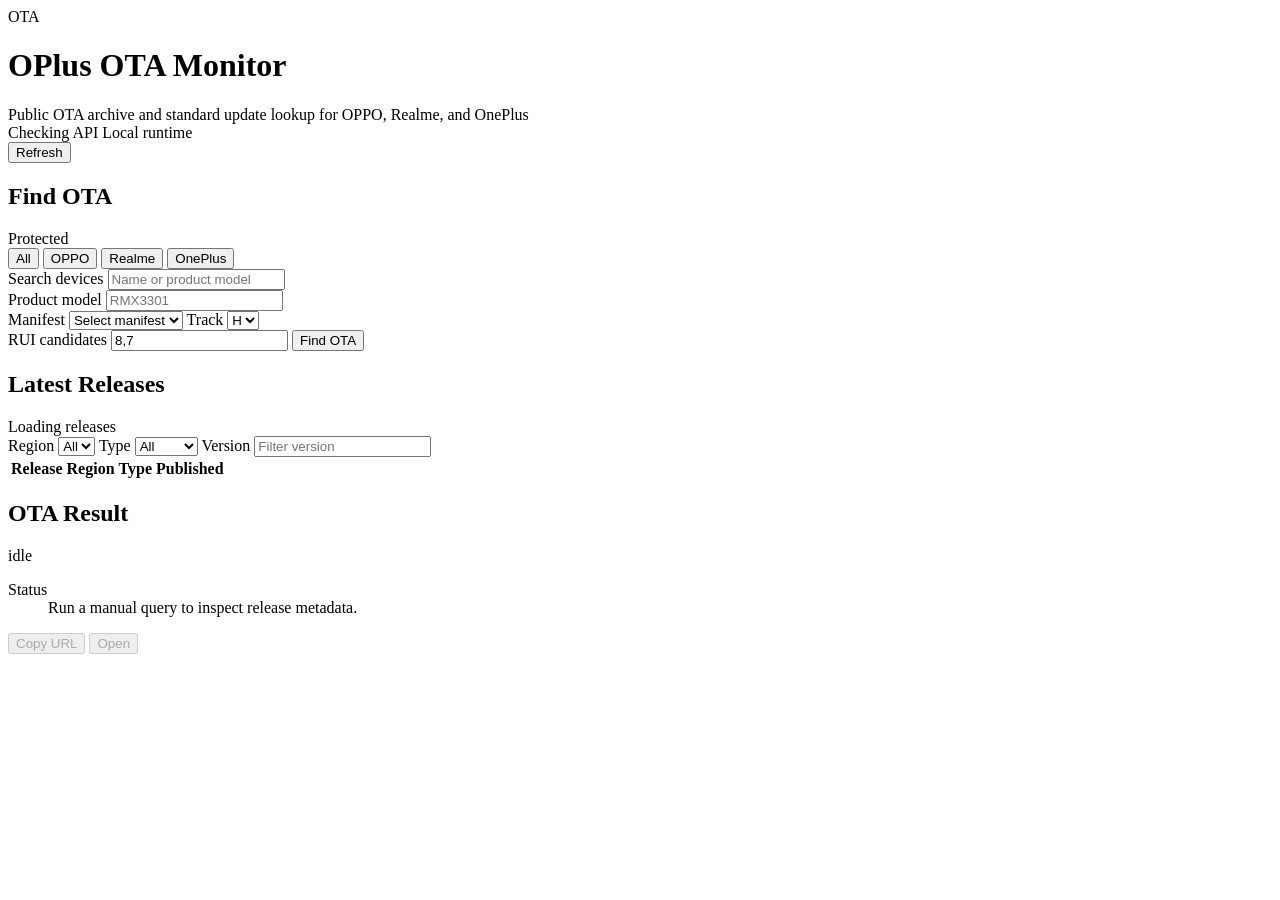
==== src/ota_backend/static/index.html @ 081089b0 "feat: prepare OPlus OTA public deployment Initial repository snapshot with FastAPI OTA UI, Supabase/" ====
<!doctype html>
<html lang="en">
  <head>
    <meta charset="utf-8" />
    <meta name="viewport" content="width=device-width, initial-scale=1" />
    <title>OPlus OTA Monitor</title>
    <link rel="icon" href="data:," />
    <link rel="stylesheet" href="/static/styles.css" />
  </head>
  <body>
    <div class="app-shell">
      <header class="topbar">
        <div class="brand-block">
          <div class="brand-mark" aria-hidden="true">OTA</div>
          <div>
            <h1>OPlus OTA Monitor</h1>
            <div class="subtitle">Public OTA archive and standard update lookup for OPPO, Realme, and OnePlus</div>
          </div>
        </div>
        <div class="status-strip" aria-label="Service status">
          <span class="status-pill" id="apiStatus"><span></span>Checking API</span>
          <span class="status-pill muted" id="runtimeStatus">Local runtime</span>
        </div>
        <div class="top-actions">
          <button class="icon-button" type="button" id="refreshButton" title="Refresh releases" aria-label="Refresh releases">Refresh</button>
        </div>
      </header>

      <main class="main-grid">
        <aside class="query-panel">
          <section class="section-block">
            <div class="section-head">
              <h2>Find OTA</h2>
              <span class="micro-chip">Protected</span>
            </div>

            <div class="segmented" role="group" aria-label="Brand filter">
              <button class="segment active" type="button" data-brand="">All</button>
              <button class="segment" type="button" data-brand="oppo">OPPO</button>
              <button class="segment" type="button" data-brand="realme">Realme</button>
              <button class="segment" type="button" data-brand="oneplus">OnePlus</button>
            </div>

            <label class="field">
              <span>Search devices</span>
              <input id="deviceSearch" type="search" autocomplete="off" placeholder="Name or product model" />
            </label>
            <div class="device-list" id="deviceList" aria-live="polite"></div>

            <form id="otaForm" novalidate>
              <label class="field">
                <span>Product model</span>
                <input id="productModel" name="product_model" type="text" autocomplete="off" placeholder="RMX3301" required />
              </label>

              <div class="two-col">
                <label class="field">
                  <span>Manifest</span>
                  <select id="manifestCode" name="manifest_code" required>
                    <option value="" selected disabled>Select manifest</option>
                    <option value="00">EX / 00</option>
                    <option value="A4">APC / A4</option>
                    <option value="A5">OCA / A5</option>
                    <option value="A6">MEA / A6</option>
                    <option value="A7">ROW / A7</option>
                    <option value="1A">TW / 1A</option>
                    <option value="1B">IN / 1B</option>
                    <option value="1E">AU / 1E</option>
                    <option value="2C">SG / 2C</option>
                    <option value="33">ID / 33</option>
                    <option value="37">RU / 37</option>
                    <option value="38">MY / 38</option>
                    <option value="39">TH / 39</option>
                    <option value="3B">JP / 3B</option>
                    <option value="3C">VN / 3C</option>
                    <option value="3E">PH / 3E</option>
                    <option value="44">EUEX / 44</option>
                    <option value="51">TR / 51</option>
                    <option value="75">EG / 75</option>
                    <option value="7B">MX / 7B</option>
                    <option value="82">HK / 82</option>
                    <option value="83">SA / 83</option>
                    <option value="8D">EU-NO / 8D</option>
                    <option value="97">CN / 97</option>
                    <option value="9A">LATAM / 9A</option>
                    <option value="9E">BR / 9E</option>
                  </select>
                </label>

                <label class="field">
                  <span>Track</span>
                  <select id="otaTrack" name="ota_track" required>
                    <option>A</option>
                    <option>C</option>
                    <option>F</option>
                    <option selected>H</option>
                  </select>
                </label>
              </div>

              <label class="field">
                <span>RUI candidates</span>
                <input id="ruiCandidates" name="rui_candidates" type="text" value="8,7" inputmode="numeric" />
              </label>

              <button class="primary-button" type="submit" id="findButton">Find OTA</button>
              <div class="challenge-panel" id="otaChallengePanel" hidden>
                <div id="otaChallenge"></div>
              </div>
            </form>
          </section>
        </aside>

        <section class="content-panel">
          <div class="toolbar">
            <div>
              <h2 id="releaseTitle">Latest Releases</h2>
              <div class="subtitle" id="releaseSummary">Loading releases</div>
            </div>
          </div>

          <div class="release-filters" aria-label="Release filters">
            <label class="field compact">
              <span>Region</span>
              <select id="releaseRegion">
                <option value="">All</option>
              </select>
            </label>
            <label class="field compact">
              <span>Type</span>
              <select id="releaseType">
                <option value="">All</option>
                <option value="official">Official</option>
                <option value="beta">Beta</option>
              </select>
            </label>
            <label class="field compact wide">
              <span>Version</span>
              <input id="releaseSearch" type="search" autocomplete="off" placeholder="Filter version" />
            </label>
          </div>

          <div class="alert" id="releaseError" hidden></div>
          <div class="release-table-wrap">
            <table class="release-table">
              <thead>
                <tr>
                  <th>Release</th>
                  <th>Region</th>
                  <th>Type</th>
                  <th>Published</th>
                  <th></th>
                </tr>
              </thead>
              <tbody id="releaseRows"></tbody>
            </table>
          </div>
        </section>

        <aside class="result-panel">
          <section class="section-block">
            <div class="section-head">
              <h2>OTA Result</h2>
              <span class="micro-chip" id="resultState">idle</span>
            </div>
            <div class="alert" id="otaError" hidden></div>
            <dl class="details-list" id="resultDetails">
              <dt>Status</dt>
              <dd>Run a manual query to inspect release metadata.</dd>
            </dl>
            <div class="button-row">
              <button class="primary-button small" type="button" id="copyResultButton" disabled>Copy URL</button>
              <button class="secondary-button small" type="button" id="openResultButton" disabled>Open</button>
            </div>
          </section>
          <section class="section-block resolver-panel" id="resolverPanel" hidden>
            <div class="section-head">
              <h2>Resolve Link</h2>
              <span class="micro-chip">Web</span>
            </div>
            <form id="resolverForm">
              <label class="field">
                <span>OTA URL</span>
                <textarea id="resolverUrl" rows="4" placeholder="https://..." required></textarea>
              </label>
              <button class="primary-button" type="submit" id="resolveButton">Resolve</button>
              <div class="challenge-panel" id="resolverChallengePanel" hidden>
                <div id="resolverChallenge"></div>
              </div>
            </form>
            <div class="alert" id="resolverError" hidden></div>
            <dl class="details-list" id="resolverDetails"></dl>
          </section>
        </aside>
      </main>

      <div class="toast" id="toast" role="status" aria-live="polite"></div>
    </div>

    <script src="/static/app.js"></script>
  </body>
</html>
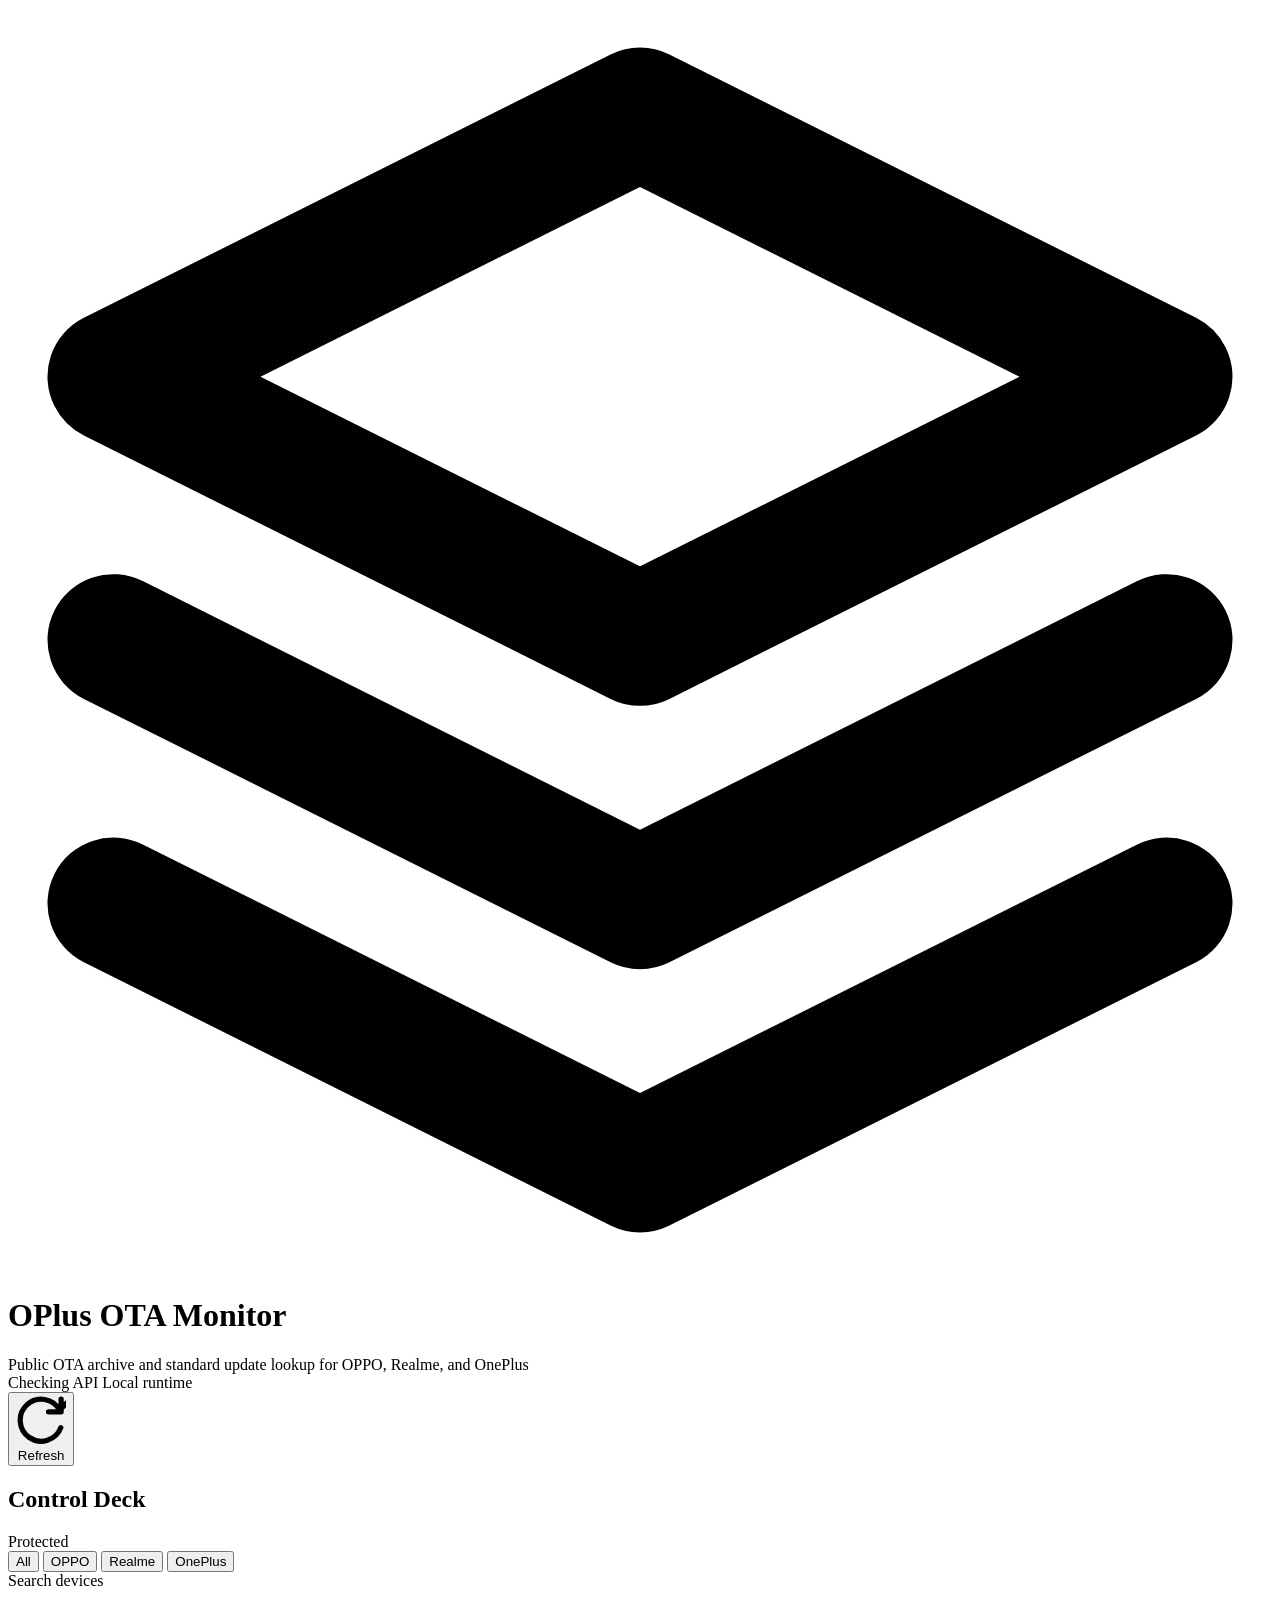
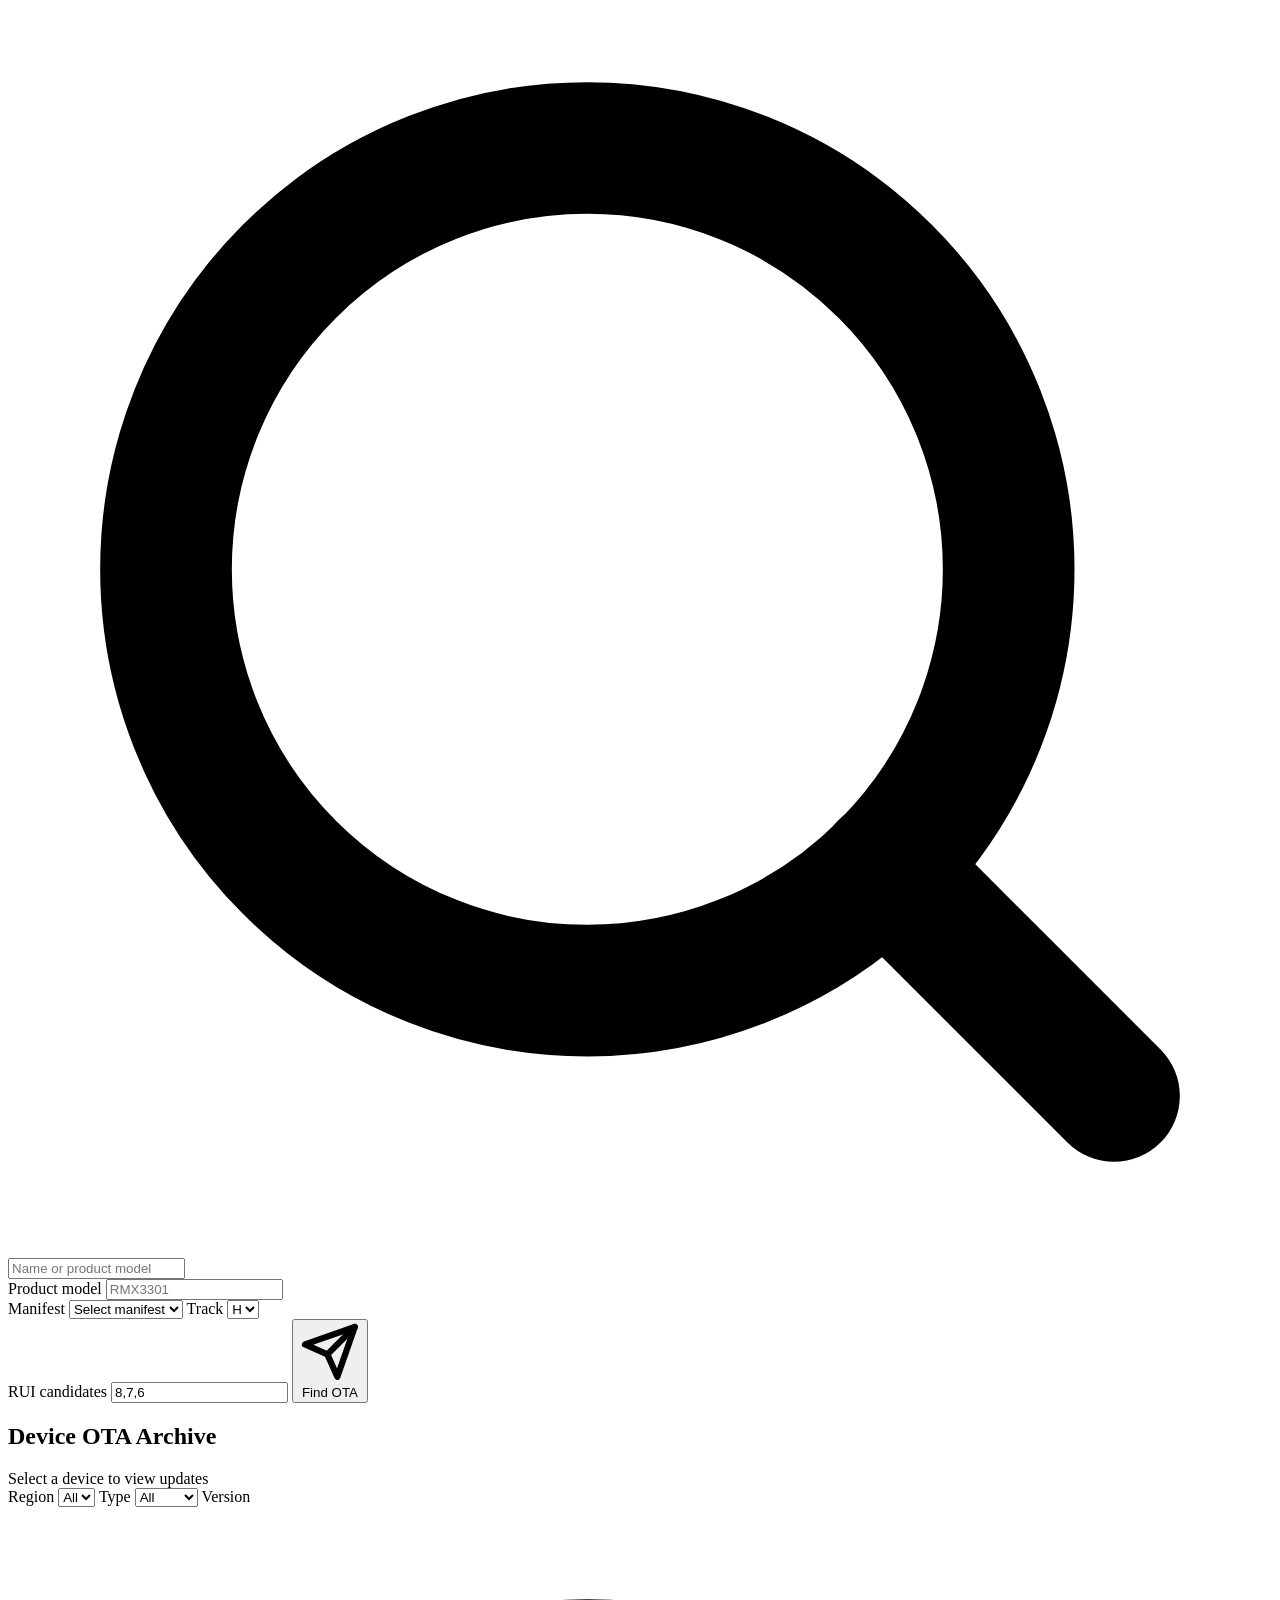
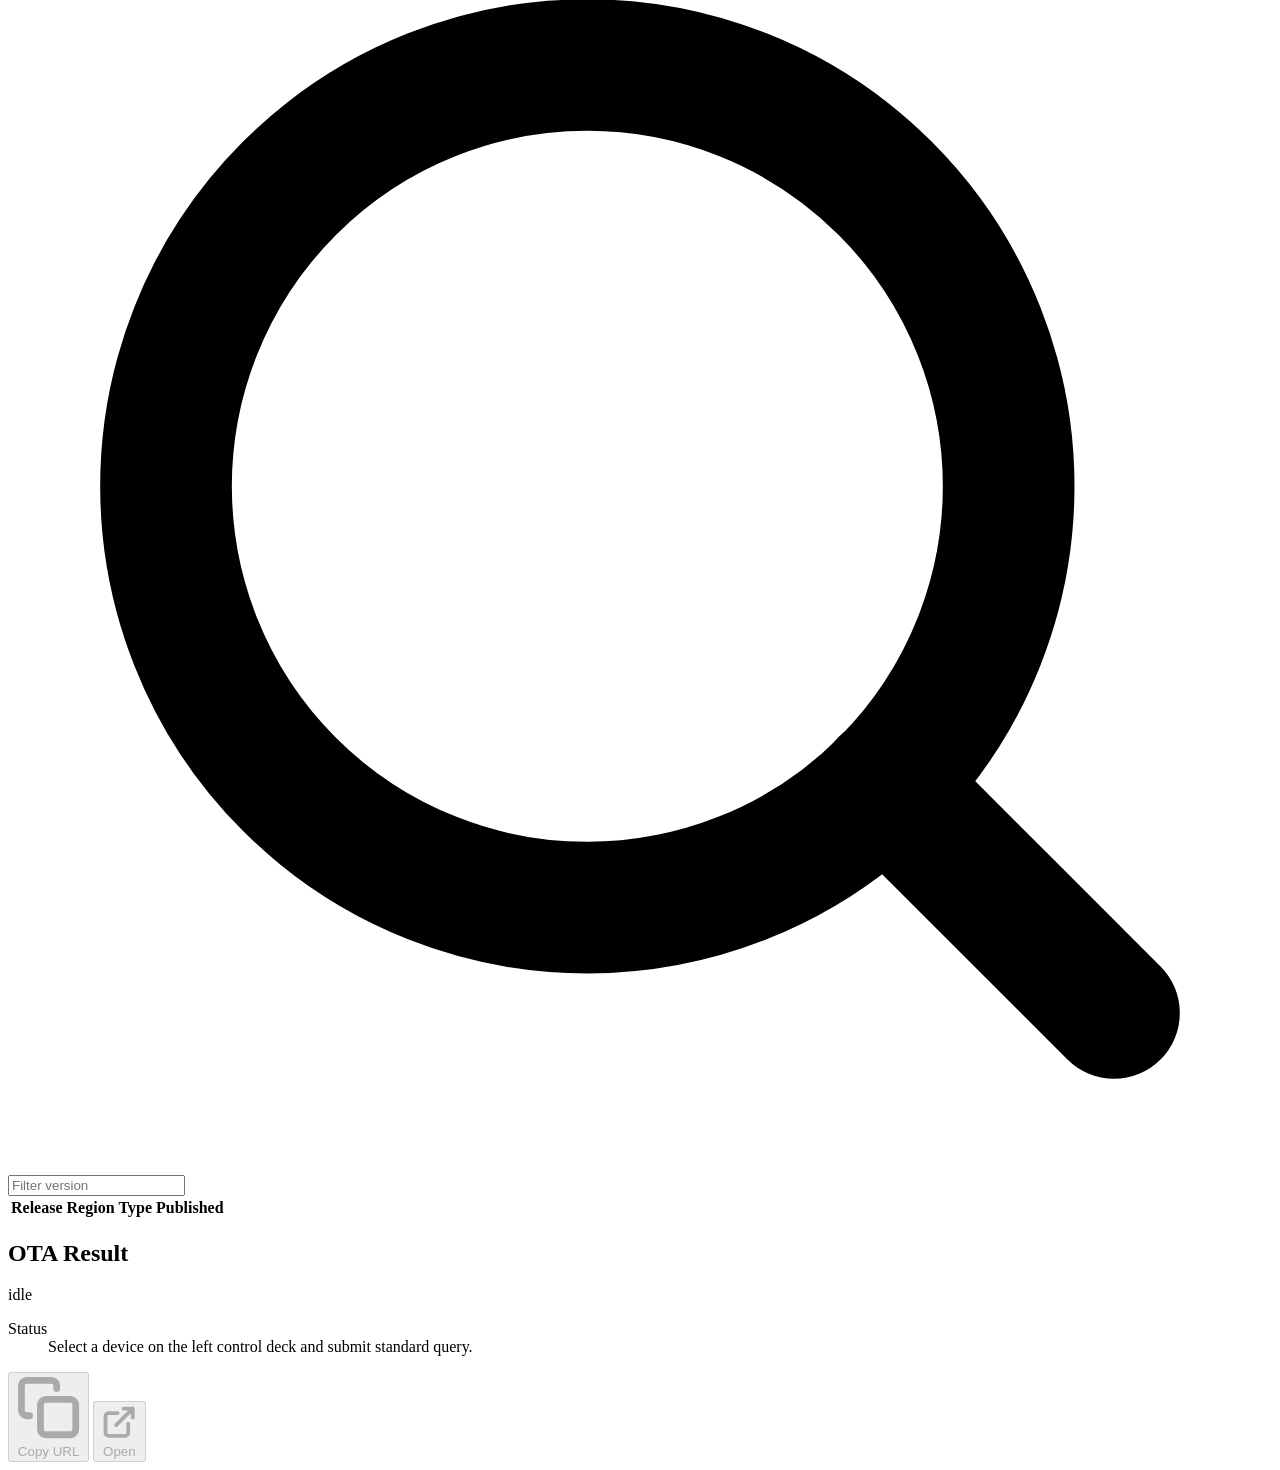
==== commit 3d023a2e: "fix(ota): include RUI 6 in default candidates CN non-display releases such as PMA110 are discovered " ====
--- a/src/ota_backend/static/index.html
+++ b/src/ota_backend/static/index.html
@@ -4,14 +4,32 @@
     <meta charset="utf-8" />
     <meta name="viewport" content="width=device-width, initial-scale=1" />
     <title>OPlus OTA Monitor</title>
-    <link rel="icon" href="data:," />
+    <link class="favicon" rel="icon" href="data:," />
+    <!-- Modern Tech Fonts -->
+    <link rel="preconnect" href="https://fonts.googleapis.com">
+    <link rel="preconnect" href="https://fonts.gstatic.com" crossorigin>
+    <link href="https://fonts.googleapis.com/css2?family=Plus+Jakarta+Sans:wght@300;400;500;600;700;800&family=Space+Grotesk:wght@400;500;600;700&display=swap" rel="stylesheet">
     <link rel="stylesheet" href="/static/styles.css" />
   </head>
   <body>
+    <!-- Premium background glowing elements -->
+    <div class="glowing-bg-elements" aria-hidden="true">
+      <div class="glow-circle glow-circle-1"></div>
+      <div class="glow-circle glow-circle-2"></div>
+      <div class="glow-circle glow-circle-3"></div>
+    </div>
+
     <div class="app-shell">
       <header class="topbar">
         <div class="brand-block">
-          <div class="brand-mark" aria-hidden="true">OTA</div>
+          <div class="brand-mark" aria-hidden="true">
+            <!-- Modern Tech SVG Logo -->
+            <svg class="brand-logo-svg" viewBox="0 0 24 24" fill="none" xmlns="http://www.w3.org/2000/svg">
+              <path d="M12 2L2 7L12 12L22 7L12 2Z" stroke="currentColor" stroke-width="2.5" stroke-linecap="round" stroke-linejoin="round"/>
+              <path d="M2 17L12 22L22 17" stroke="currentColor" stroke-width="2.5" stroke-linecap="round" stroke-linejoin="round"/>
+              <path d="M2 12L12 17L22 12" stroke="currentColor" stroke-width="2.5" stroke-linecap="round" stroke-linejoin="round"/>
+            </svg>
+          </div>
           <div>
             <h1>OPlus OTA Monitor</h1>
             <div class="subtitle">Public OTA archive and standard update lookup for OPPO, Realme, and OnePlus</div>
@@ -22,176 +40,224 @@
           <span class="status-pill muted" id="runtimeStatus">Local runtime</span>
         </div>
         <div class="top-actions">
-          <button class="icon-button" type="button" id="refreshButton" title="Refresh releases" aria-label="Refresh releases">Refresh</button>
+          <button class="icon-button" type="button" id="refreshButton" title="Refresh releases" aria-label="Refresh releases">
+            <svg viewBox="0 0 24 24" fill="none" stroke="currentColor" stroke-width="2.5" stroke-linecap="round" stroke-linejoin="round" class="btn-icon">
+              <path d="M21.5 2v6h-6M21.34 15.57a10 10 0 1 1-.57-8.38l5.67-5.67"/>
+            </svg>
+            <span>Refresh</span>
+          </button>
         </div>
       </header>
 
-      <main class="main-grid">
-        <aside class="query-panel">
-          <section class="section-block">
-            <div class="section-head">
-              <h2>Find OTA</h2>
-              <span class="micro-chip">Protected</span>
-            </div>
-
-            <div class="segmented" role="group" aria-label="Brand filter">
-              <button class="segment active" type="button" data-brand="">All</button>
-              <button class="segment" type="button" data-brand="oppo">OPPO</button>
-              <button class="segment" type="button" data-brand="realme">Realme</button>
-              <button class="segment" type="button" data-brand="oneplus">OnePlus</button>
-            </div>
-
+      <!-- Unified 2-Column Dashboard Box -->
+      <main class="dashboard-cabinet">
+        
+        <!-- LEFT COLUMN: Control Deck (Sidebar Controls) -->
+        <aside class="control-deck">
+          <div class="section-head">
+            <h2>Control Deck</h2>
+            <span class="micro-chip">Protected</span>
+          </div>
+
+          <div class="segmented" role="group" aria-label="Brand filter">
+            <button class="segment active" type="button" data-brand="">All</button>
+            <button class="segment" type="button" data-brand="oppo">OPPO</button>
+            <button class="segment" type="button" data-brand="realme">Realme</button>
+            <button class="segment" type="button" data-brand="oneplus">OnePlus</button>
+          </div>
+
+          <label class="field">
+            <span>Search devices</span>
+            <div class="search-input-wrapper">
+              <svg viewBox="0 0 24 24" fill="none" stroke="currentColor" stroke-width="2.5" stroke-linecap="round" stroke-linejoin="round" class="input-icon">
+                <circle cx="11" cy="11" r="8"/><line x1="21" y1="21" x2="16.65" y2="16.65"/>
+              </svg>
+              <input id="deviceSearch" type="search" autocomplete="off" placeholder="Name or product model" />
+            </div>
+          </label>
+          <div class="device-list" id="deviceList" aria-live="polite"></div>
+
+          <form id="otaForm" novalidate>
             <label class="field">
-              <span>Search devices</span>
-              <input id="deviceSearch" type="search" autocomplete="off" placeholder="Name or product model" />
+              <span>Product model</span>
+              <input id="productModel" name="product_model" type="text" autocomplete="off" placeholder="RMX3301" required />
             </label>
-            <div class="device-list" id="deviceList" aria-live="polite"></div>
-
-            <form id="otaForm" novalidate>
+
+            <div class="two-col">
               <label class="field">
-                <span>Product model</span>
-                <input id="productModel" name="product_model" type="text" autocomplete="off" placeholder="RMX3301" required />
-              </label>
-
-              <div class="two-col">
+                <span>Manifest</span>
+                <select id="manifestCode" name="manifest_code" required>
+                  <option value="" selected disabled>Select manifest</option>
+                  <option value="00">EX / 00</option>
+                  <option value="A4">APC / A4</option>
+                  <option value="A5">OCA / A5</option>
+                  <option value="A6">MEA / A6</option>
+                  <option value="A7">ROW / A7</option>
+                  <option value="1A">TW / 1A</option>
+                  <option value="1B">IN / 1B</option>
+                  <option value="1E">AU / 1E</option>
+                  <option value="2C">SG / 2C</option>
+                  <option value="33">ID / 33</option>
+                  <option value="37">RU / 37</option>
+                  <option value="38">MY / 38</option>
+                  <option value="39">TH / 39</option>
+                  <option value="3B">JP / 3B</option>
+                  <option value="3C">VN / 3C</option>
+                  <option value="3E">PH / 3E</option>
+                  <option value="44">EUEX / 44</option>
+                  <option value="51">TR / 51</option>
+                  <option value="75">EG / 75</option>
+                  <option value="7B">MX / 7B</option>
+                  <option value="82">HK / 82</option>
+                  <option value="83">SA / 83</option>
+                  <option value="8D">EU-NO / 8D</option>
+                  <option value="97">CN / 97</option>
+                  <option value="9A">LATAM / 9A</option>
+                  <option value="9E">BR / 9E</option>
+                </select>
+              </label>
+
+              <label class="field">
+                <span>Track</span>
+                <select id="otaTrack" name="ota_track" required>
+                  <option>A</option>
+                  <option>C</option>
+                  <option>F</option>
+                  <option selected>H</option>
+                </select>
+              </label>
+            </div>
+
+            <label class="field">
+              <span>RUI candidates</span>
+              <input id="ruiCandidates" name="rui_candidates" type="text" value="8,7,6" inputmode="numeric" />
+            </label>
+
+            <button class="primary-button" type="submit" id="findButton">
+              <svg viewBox="0 0 24 24" fill="none" stroke="currentColor" stroke-width="2.5" stroke-linecap="round" stroke-linejoin="round" class="btn-icon">
+                <line x1="22" y1="2" x2="11" y2="13"/><polygon points="22 2 15 22 11 13 2 9 22 2"/>
+              </svg>
+              <span>Find OTA</span>
+            </button>
+            <div class="challenge-panel" id="otaChallengePanel" hidden>
+              <div id="otaChallenge"></div>
+            </div>
+          </form>
+        </aside>
+
+        <!-- RIGHT COLUMN: Display Deck (Information and Output Display Panels) -->
+        <section class="display-deck">
+          
+          <!-- TOP: Device OTA Archive Compartment -->
+          <div class="display-panel releases-panel">
+            <div class="toolbar">
+              <div>
+                <h2 id="releaseTitle">Device OTA Archive</h2>
+                <div class="subtitle" id="releaseSummary">Select a device to view updates</div>
+              </div>
+            </div>
+
+            <div class="release-filters" aria-label="Release filters">
+              <label class="field compact">
+                <span>Region</span>
+                <select id="releaseRegion">
+                  <option value="">All</option>
+                </select>
+              </label>
+              <label class="field compact">
+                <span>Type</span>
+                <select id="releaseType">
+                  <option value="">All</option>
+                  <option value="official">Official</option>
+                  <option value="beta">Beta</option>
+                </select>
+              </label>
+              <label class="field compact wide">
+                <span>Version</span>
+                <div class="search-input-wrapper">
+                  <svg viewBox="0 0 24 24" fill="none" stroke="currentColor" stroke-width="2.5" stroke-linecap="round" stroke-linejoin="round" class="input-icon">
+                    <circle cx="11" cy="11" r="8"/><line x1="21" y1="21" x2="16.65" y2="16.65"/>
+                  </svg>
+                  <input id="releaseSearch" type="search" autocomplete="off" placeholder="Filter version" />
+                </div>
+              </label>
+            </div>
+
+            <div class="alert" id="releaseError" hidden></div>
+            <div class="release-table-wrap">
+              <table class="release-table">
+                <thead>
+                  <tr>
+                    <th>Release</th>
+                    <th>Region</th>
+                    <th>Type</th>
+                    <th>Published</th>
+                    <th></th>
+                  </tr>
+                </thead>
+                <tbody id="releaseRows"></tbody>
+              </table>
+            </div>
+          </div>
+
+          <!-- BOTTOM: Query Results & Link Resolver Deck -->
+          <div class="display-panel results-deck">
+            
+            <!-- OTA Result details -->
+            <div class="results-card ota-result-card">
+              <div class="section-head">
+                <h2>OTA Result</h2>
+                <span class="micro-chip" id="resultState">idle</span>
+              </div>
+              <div class="alert" id="otaError" hidden></div>
+              <dl class="details-list" id="resultDetails">
+                <dt>Status</dt>
+                <dd>Select a device on the left control deck and submit standard query.</dd>
+              </dl>
+              <div class="button-row">
+                <button class="primary-button small" type="button" id="copyResultButton" disabled>
+                  <svg viewBox="0 0 24 24" fill="none" stroke="currentColor" stroke-width="2.5" stroke-linecap="round" stroke-linejoin="round" class="btn-icon">
+                    <rect x="9" y="9" width="13" height="13" rx="2" ry="2"/><path d="M5 15H4a2 2 0 0 1-2-2V4a2 2 0 0 1 2-2h9a2 2 0 0 1 2 2v1"/>
+                  </svg>
+                  <span>Copy URL</span>
+                </button>
+                <button class="secondary-button small" type="button" id="openResultButton" disabled>
+                  <svg viewBox="0 0 24 24" fill="none" stroke="currentColor" stroke-width="2.5" stroke-linecap="round" stroke-linejoin="round" class="btn-icon">
+                    <path d="M18 13v6a2 2 0 0 1-2 2H5a2 2 0 0 1-2-2V8a2 2 0 0 1 2-2h6M15 3h6v6M10 14L21 3"/>
+                  </svg>
+                  <span>Open</span>
+                </button>
+              </div>
+            </div>
+
+            <!-- Link Resolver details -->
+            <div class="results-card resolver-card" id="resolverPanel" hidden>
+              <div class="section-head">
+                <h2>Resolve Link</h2>
+                <span class="micro-chip">Web</span>
+              </div>
+              <form id="resolverForm">
                 <label class="field">
-                  <span>Manifest</span>
-                  <select id="manifestCode" name="manifest_code" required>
-                    <option value="" selected disabled>Select manifest</option>
-                    <option value="00">EX / 00</option>
-                    <option value="A4">APC / A4</option>
-                    <option value="A5">OCA / A5</option>
-                    <option value="A6">MEA / A6</option>
-                    <option value="A7">ROW / A7</option>
-                    <option value="1A">TW / 1A</option>
-                    <option value="1B">IN / 1B</option>
-                    <option value="1E">AU / 1E</option>
-                    <option value="2C">SG / 2C</option>
-                    <option value="33">ID / 33</option>
-                    <option value="37">RU / 37</option>
-                    <option value="38">MY / 38</option>
-                    <option value="39">TH / 39</option>
-                    <option value="3B">JP / 3B</option>
-                    <option value="3C">VN / 3C</option>
-                    <option value="3E">PH / 3E</option>
-                    <option value="44">EUEX / 44</option>
-                    <option value="51">TR / 51</option>
-                    <option value="75">EG / 75</option>
-                    <option value="7B">MX / 7B</option>
-                    <option value="82">HK / 82</option>
-                    <option value="83">SA / 83</option>
-                    <option value="8D">EU-NO / 8D</option>
-                    <option value="97">CN / 97</option>
-                    <option value="9A">LATAM / 9A</option>
-                    <option value="9E">BR / 9E</option>
-                  </select>
+                  <span>OTA URL</span>
+                  <textarea id="resolverUrl" rows="2" placeholder="https://..." required></textarea>
                 </label>
-
-                <label class="field">
-                  <span>Track</span>
-                  <select id="otaTrack" name="ota_track" required>
-                    <option>A</option>
-                    <option>C</option>
-                    <option>F</option>
-                    <option selected>H</option>
-                  </select>
-                </label>
-              </div>
-
-              <label class="field">
-                <span>RUI candidates</span>
-                <input id="ruiCandidates" name="rui_candidates" type="text" value="8,7" inputmode="numeric" />
-              </label>
-
-              <button class="primary-button" type="submit" id="findButton">Find OTA</button>
-              <div class="challenge-panel" id="otaChallengePanel" hidden>
-                <div id="otaChallenge"></div>
-              </div>
-            </form>
-          </section>
-        </aside>
-
-        <section class="content-panel">
-          <div class="toolbar">
-            <div>
-              <h2 id="releaseTitle">Latest Releases</h2>
-              <div class="subtitle" id="releaseSummary">Loading releases</div>
-            </div>
-          </div>
-
-          <div class="release-filters" aria-label="Release filters">
-            <label class="field compact">
-              <span>Region</span>
-              <select id="releaseRegion">
-                <option value="">All</option>
-              </select>
-            </label>
-            <label class="field compact">
-              <span>Type</span>
-              <select id="releaseType">
-                <option value="">All</option>
-                <option value="official">Official</option>
-                <option value="beta">Beta</option>
-              </select>
-            </label>
-            <label class="field compact wide">
-              <span>Version</span>
-              <input id="releaseSearch" type="search" autocomplete="off" placeholder="Filter version" />
-            </label>
-          </div>
-
-          <div class="alert" id="releaseError" hidden></div>
-          <div class="release-table-wrap">
-            <table class="release-table">
-              <thead>
-                <tr>
-                  <th>Release</th>
-                  <th>Region</th>
-                  <th>Type</th>
-                  <th>Published</th>
-                  <th></th>
-                </tr>
-              </thead>
-              <tbody id="releaseRows"></tbody>
-            </table>
+                <button class="primary-button" type="submit" id="resolveButton">
+                  <svg viewBox="0 0 24 24" fill="none" stroke="currentColor" stroke-width="2.5" stroke-linecap="round" stroke-linejoin="round" class="btn-icon">
+                    <path d="M10 13a5 5 0 0 0 7.54.54l3-3a5 5 0 0 0-7.07-7.07l-1.72 1.71"/><path d="M14 11a5 5 0 0 0-7.54-.54l-3 3a5 5 0 0 0 7.07 7.07l1.71-1.71"/>
+                  </svg>
+                  <span>Resolve</span>
+                </button>
+                <div class="challenge-panel" id="resolverChallengePanel" hidden>
+                  <div id="resolverChallenge"></div>
+                </div>
+              </form>
+              <div class="alert" id="resolverError" hidden></div>
+              <dl class="details-list" id="resolverDetails"></dl>
+            </div>
+            
           </div>
         </section>
 
-        <aside class="result-panel">
-          <section class="section-block">
-            <div class="section-head">
-              <h2>OTA Result</h2>
-              <span class="micro-chip" id="resultState">idle</span>
-            </div>
-            <div class="alert" id="otaError" hidden></div>
-            <dl class="details-list" id="resultDetails">
-              <dt>Status</dt>
-              <dd>Run a manual query to inspect release metadata.</dd>
-            </dl>
-            <div class="button-row">
-              <button class="primary-button small" type="button" id="copyResultButton" disabled>Copy URL</button>
-              <button class="secondary-button small" type="button" id="openResultButton" disabled>Open</button>
-            </div>
-          </section>
-          <section class="section-block resolver-panel" id="resolverPanel" hidden>
-            <div class="section-head">
-              <h2>Resolve Link</h2>
-              <span class="micro-chip">Web</span>
-            </div>
-            <form id="resolverForm">
-              <label class="field">
-                <span>OTA URL</span>
-                <textarea id="resolverUrl" rows="4" placeholder="https://..." required></textarea>
-              </label>
-              <button class="primary-button" type="submit" id="resolveButton">Resolve</button>
-              <div class="challenge-panel" id="resolverChallengePanel" hidden>
-                <div id="resolverChallenge"></div>
-              </div>
-            </form>
-            <div class="alert" id="resolverError" hidden></div>
-            <dl class="details-list" id="resolverDetails"></dl>
-          </section>
-        </aside>
       </main>
 
       <div class="toast" id="toast" role="status" aria-live="polite"></div>
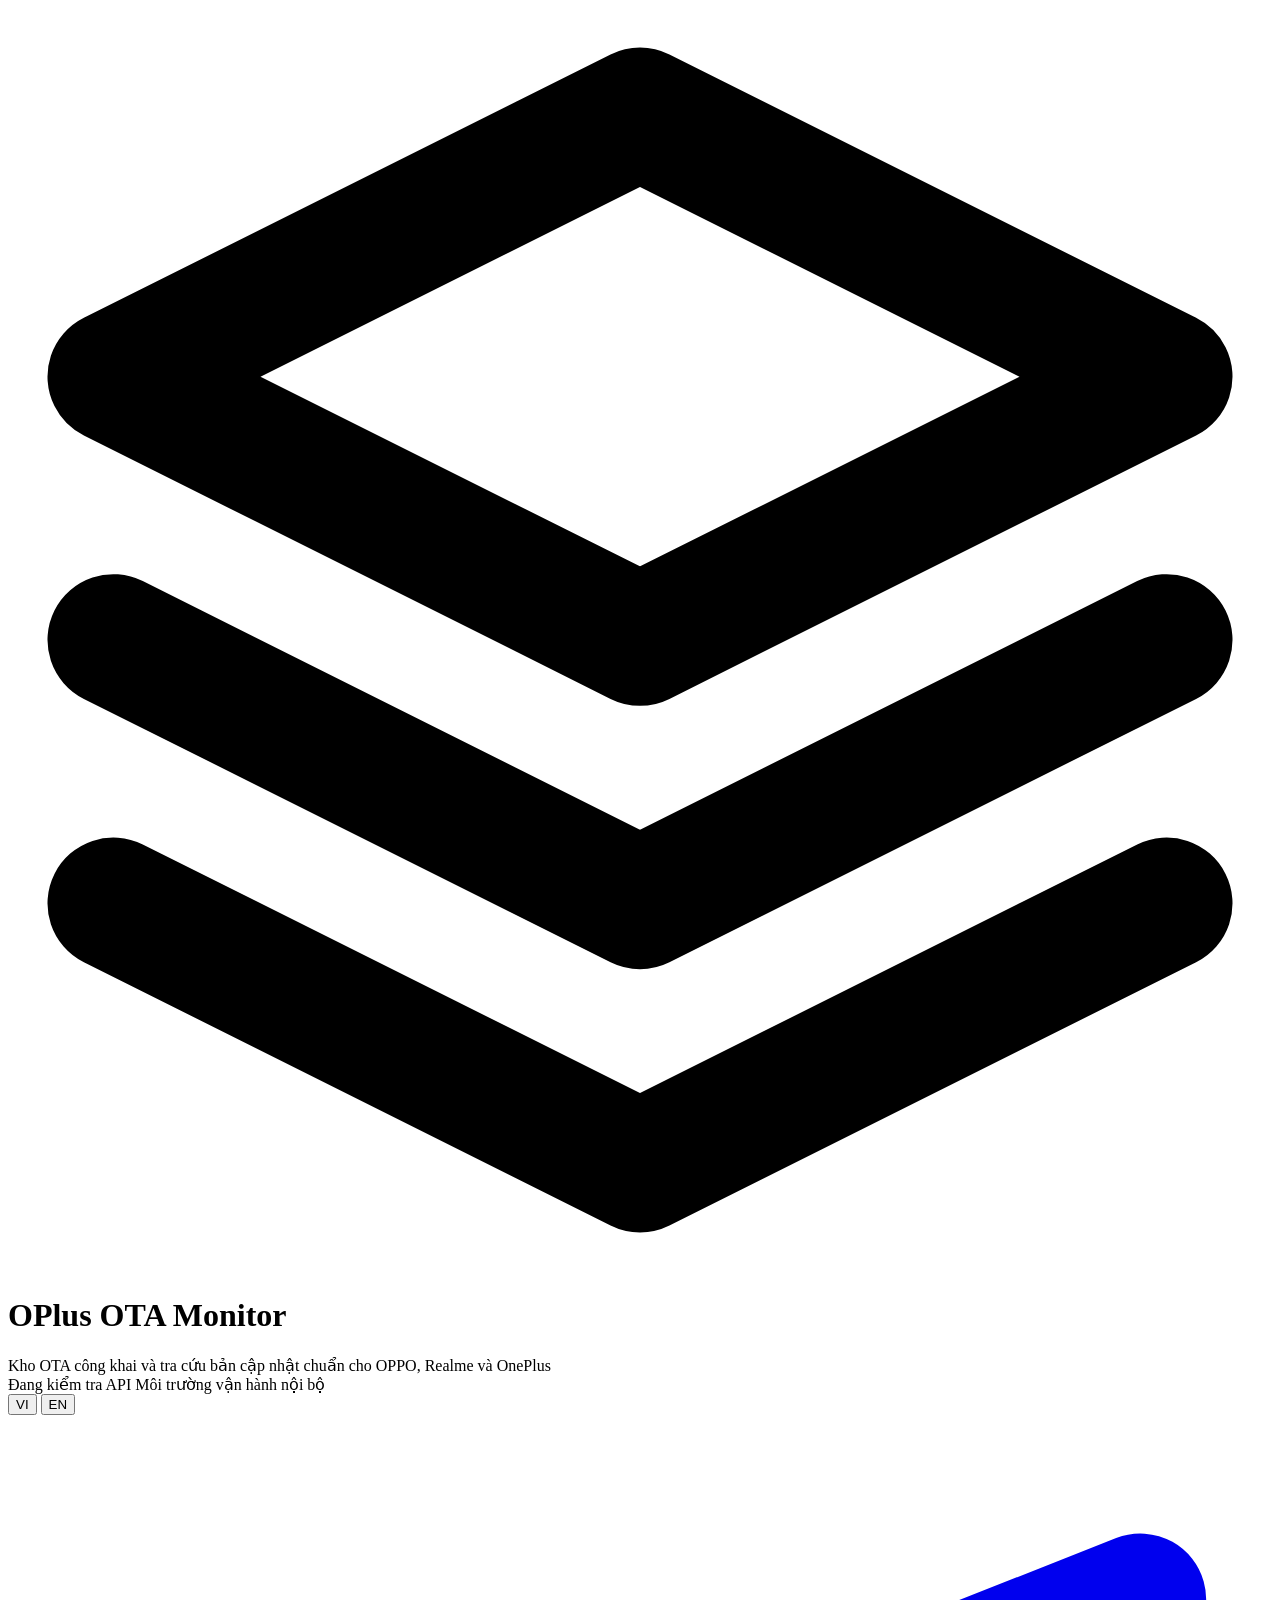
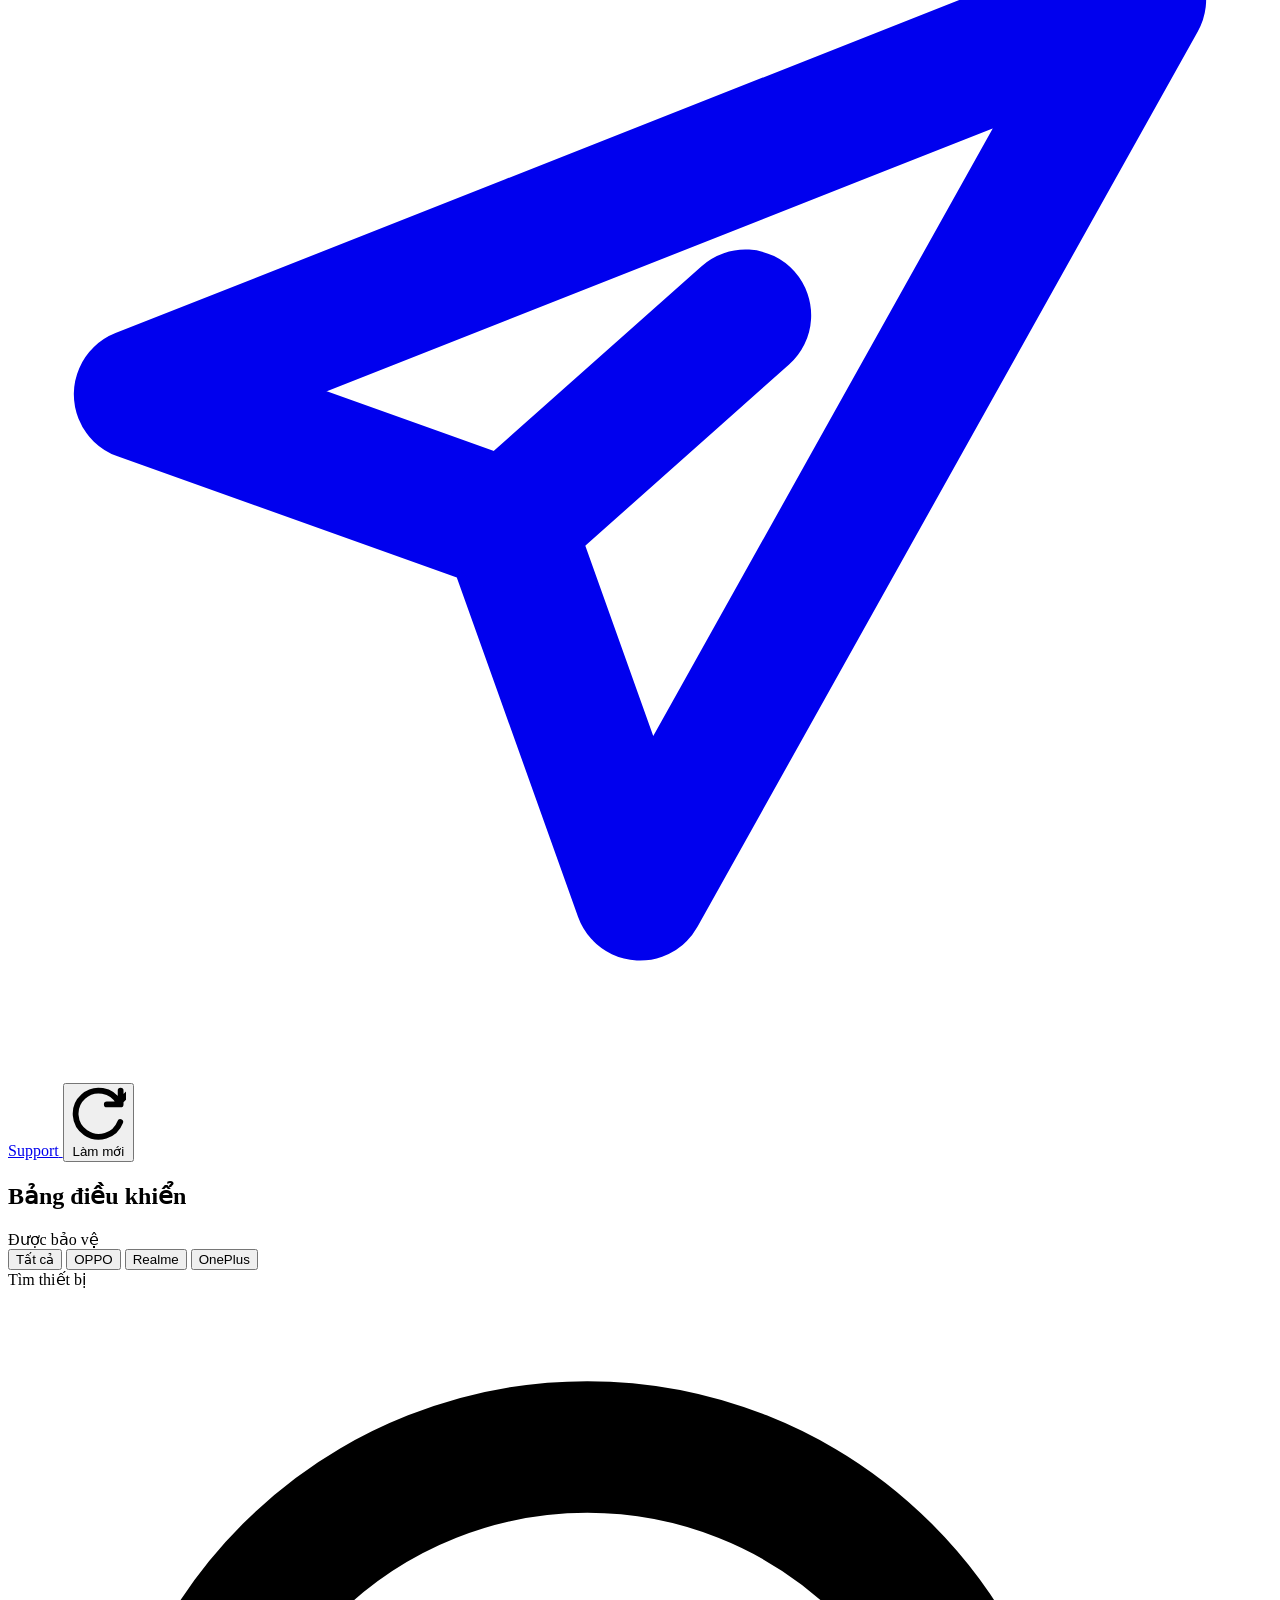
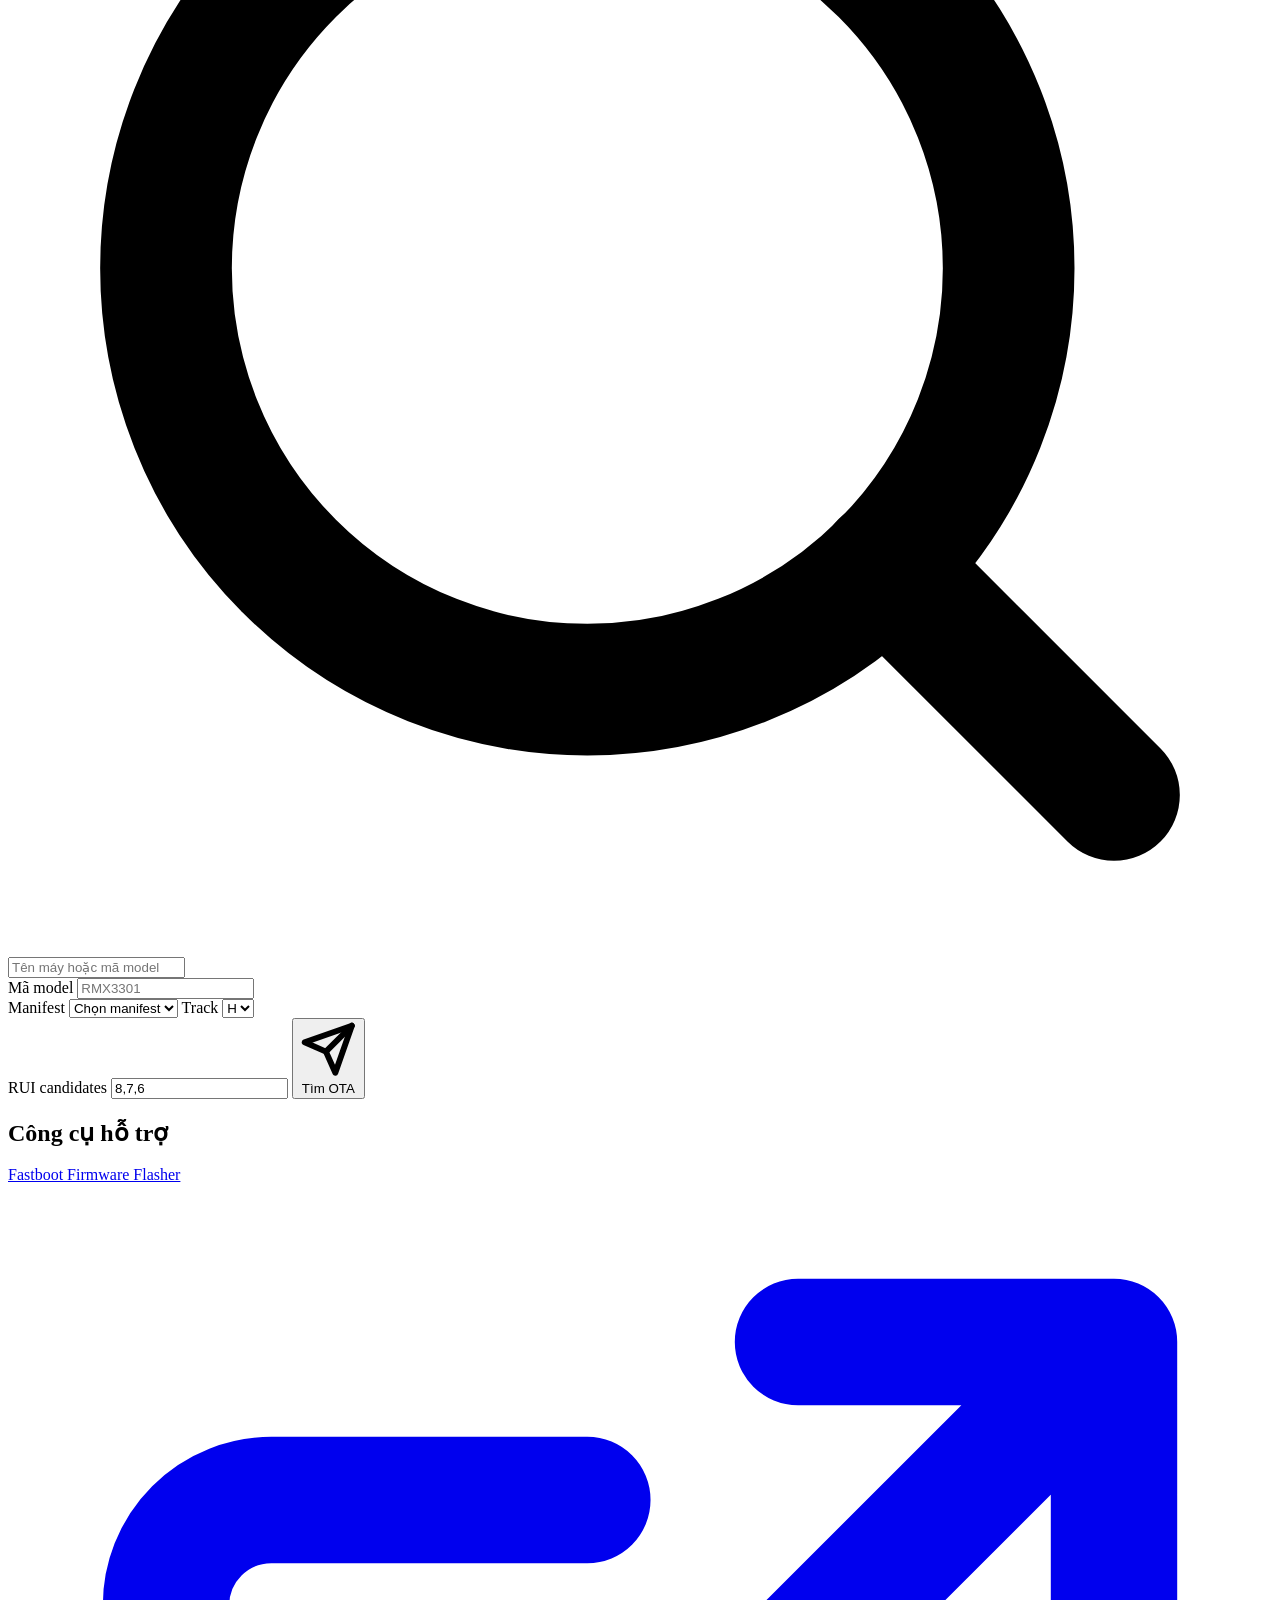
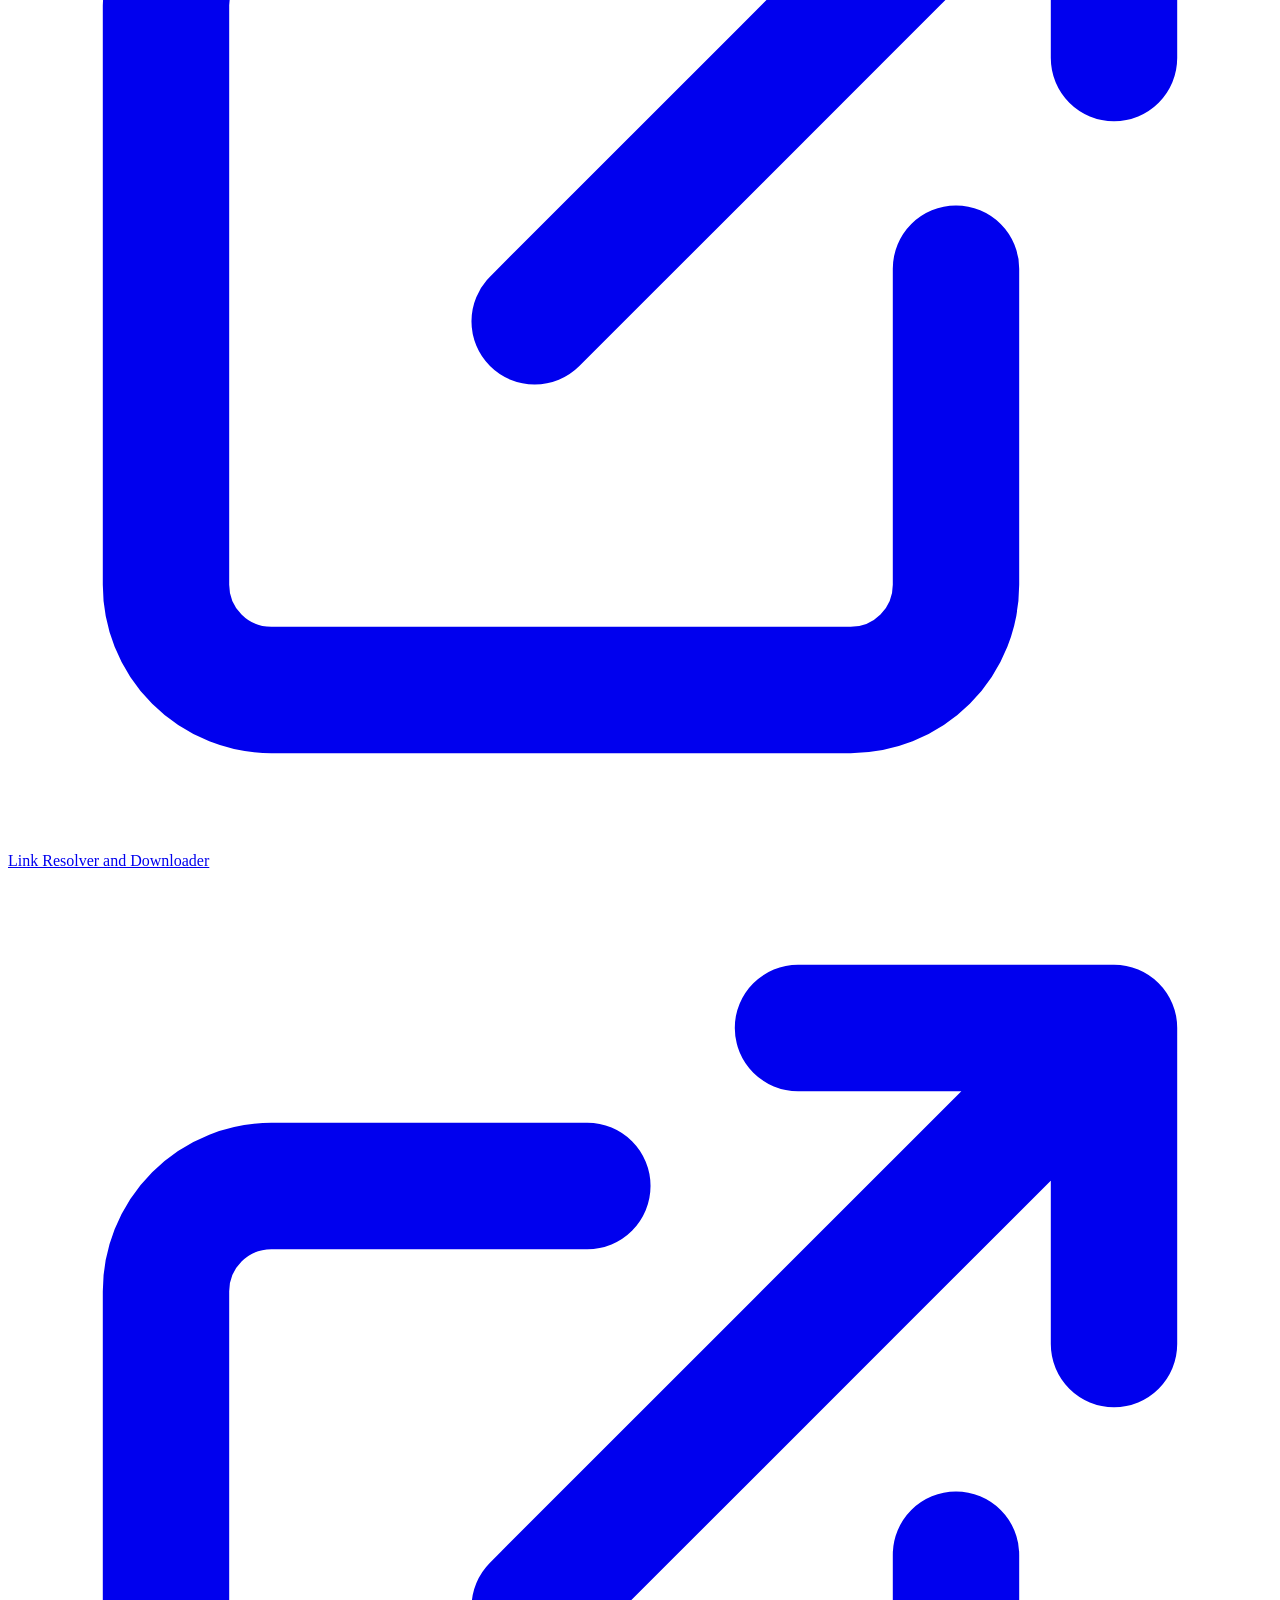
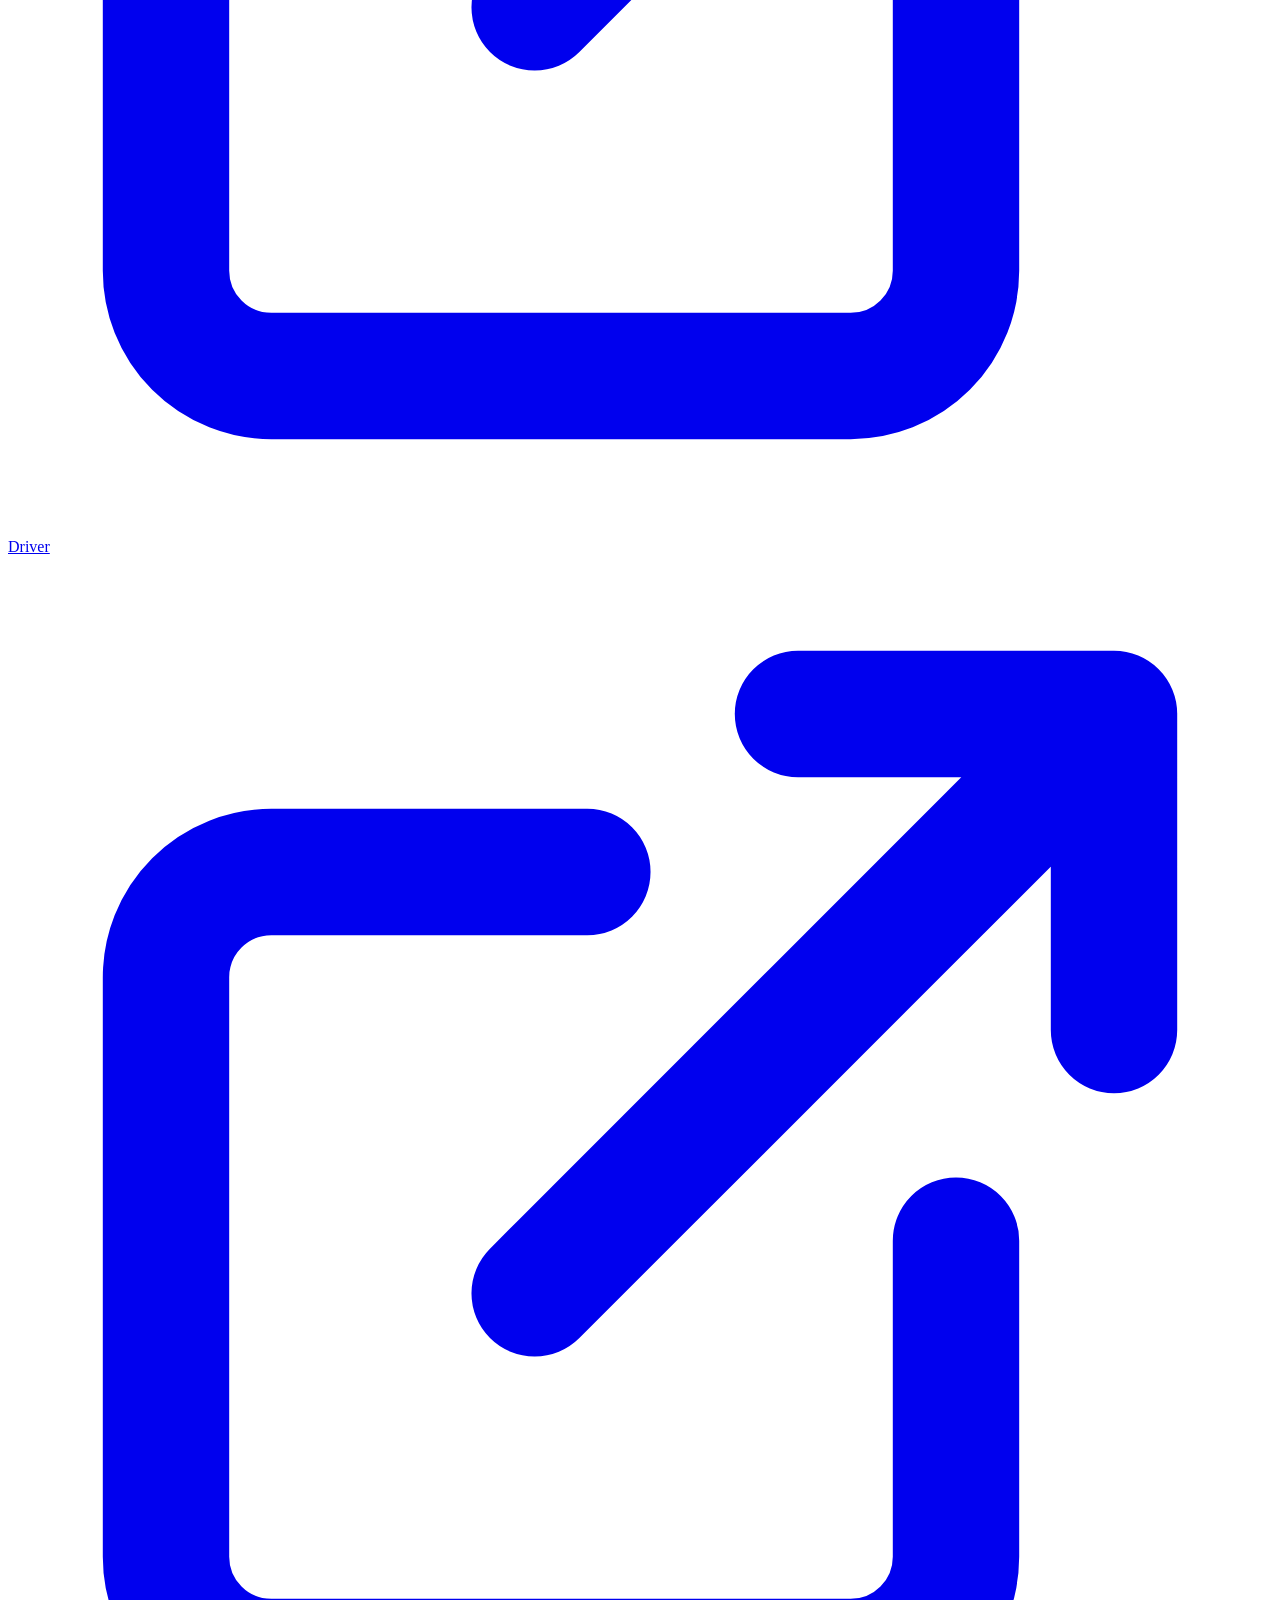
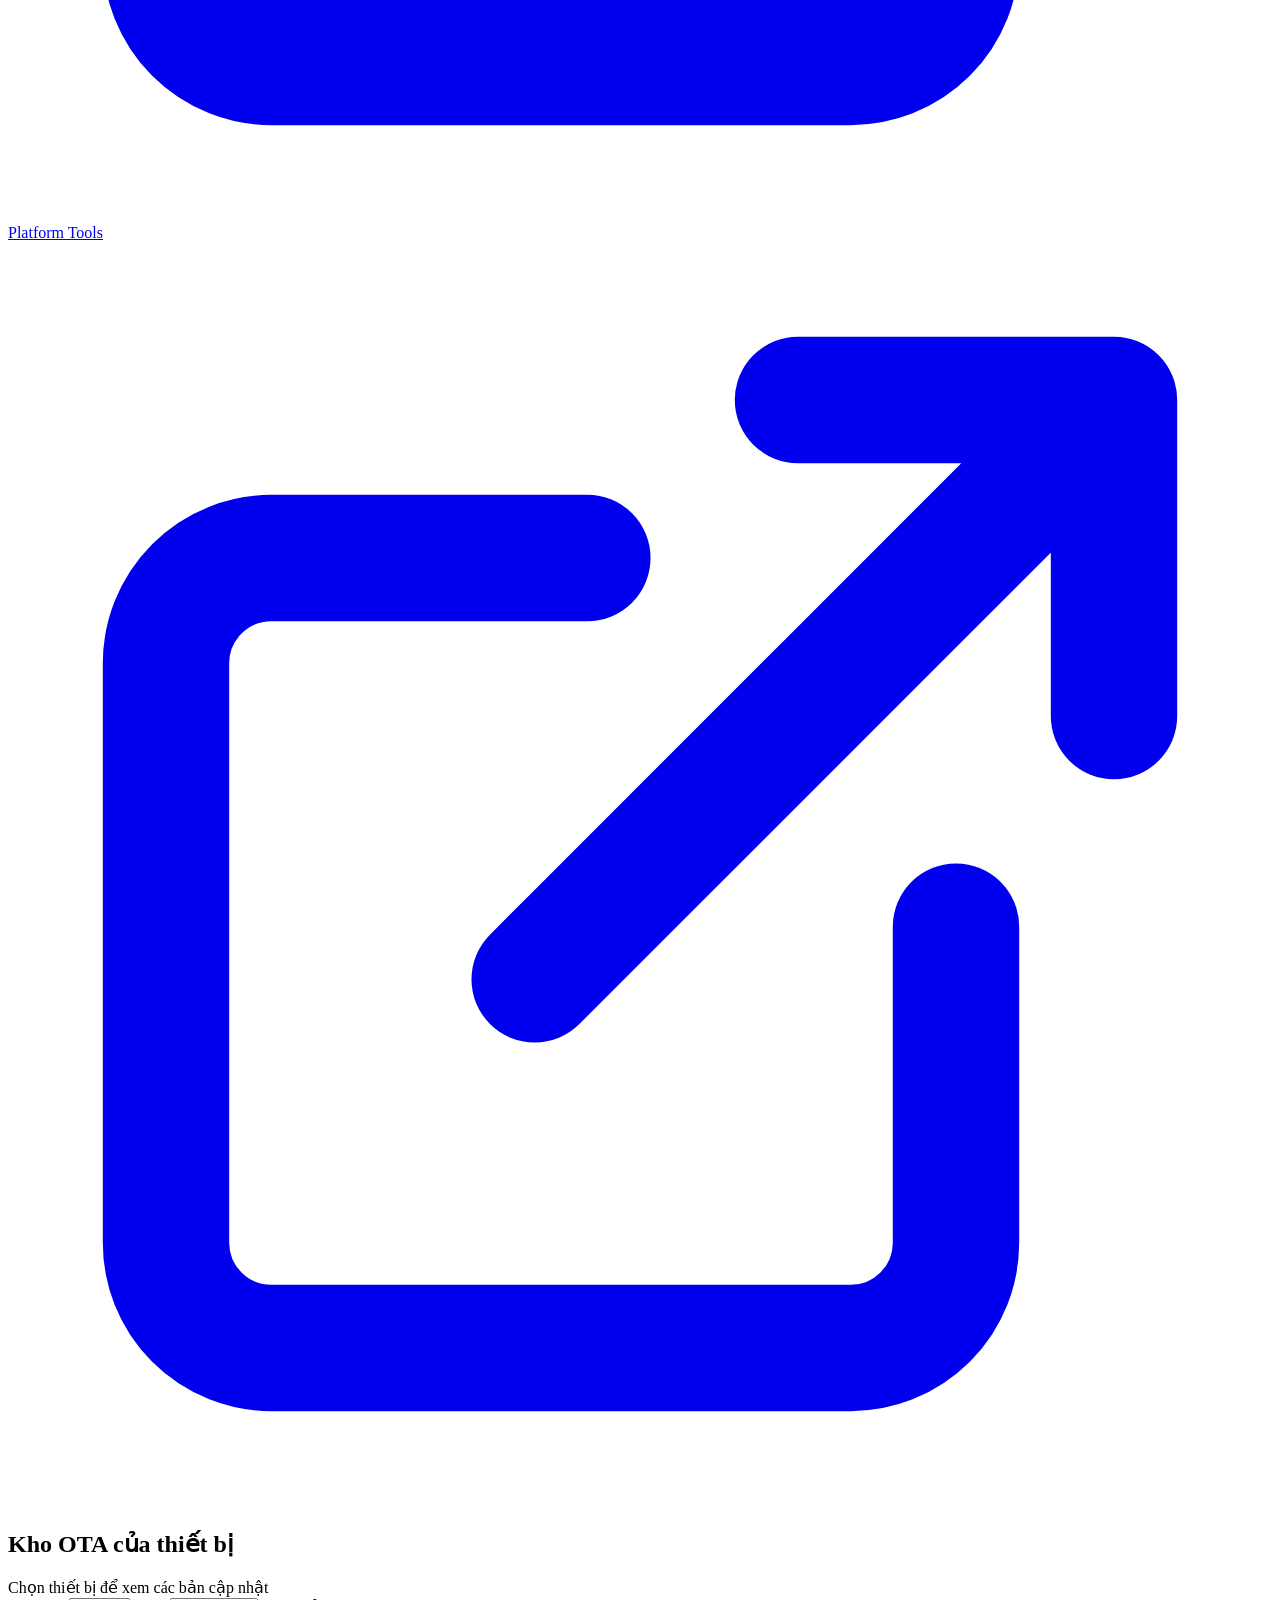
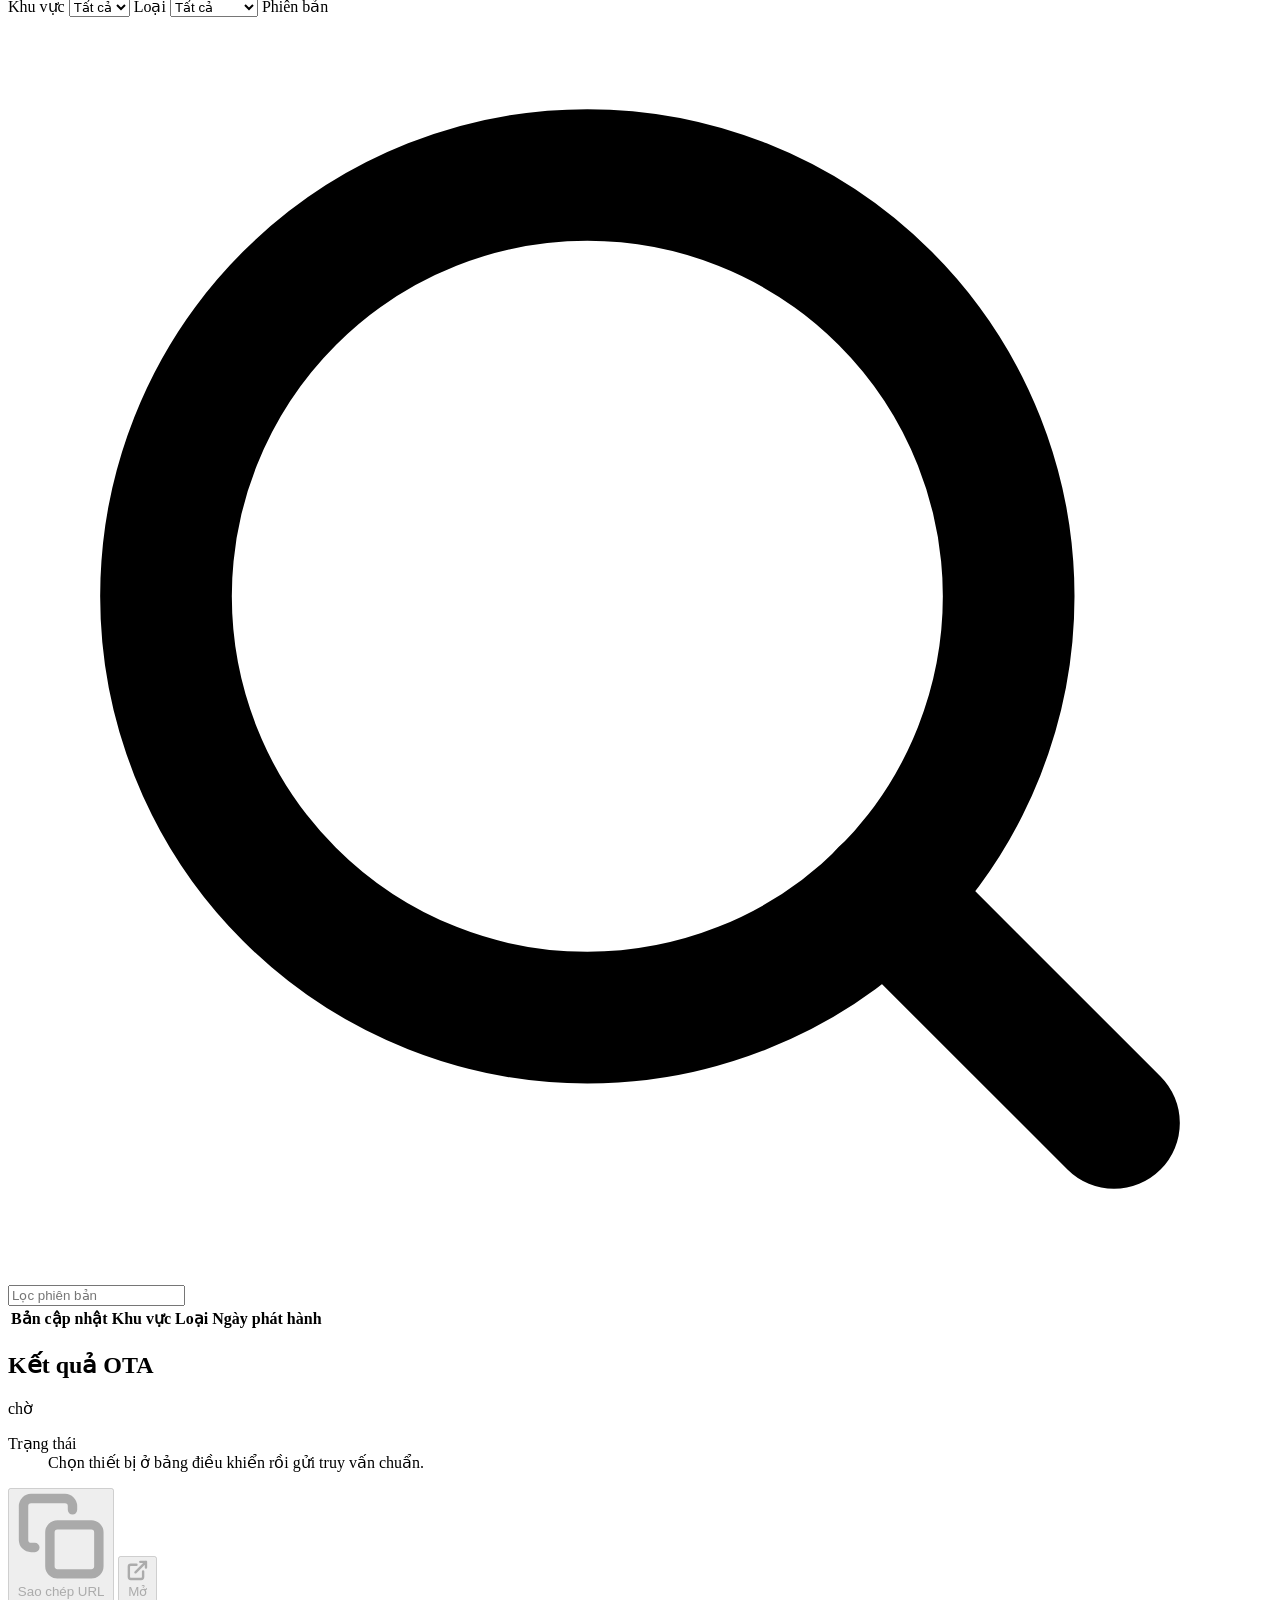
==== commit f58e98bc: "Polish OTA web UI and resolver tools" ====
--- a/src/ota_backend/static/index.html
+++ b/src/ota_backend/static/index.html
@@ -1,5 +1,5 @@
 <!doctype html>
-<html lang="en">
+<html lang="vi">
   <head>
     <meta charset="utf-8" />
     <meta name="viewport" content="width=device-width, initial-scale=1" />
@@ -9,7 +9,7 @@
     <link rel="preconnect" href="https://fonts.googleapis.com">
     <link rel="preconnect" href="https://fonts.gstatic.com" crossorigin>
     <link href="https://fonts.googleapis.com/css2?family=Plus+Jakarta+Sans:wght@300;400;500;600;700;800&family=Space+Grotesk:wght@400;500;600;700&display=swap" rel="stylesheet">
-    <link rel="stylesheet" href="/static/styles.css" />
+    <link rel="stylesheet" href="/static/styles.css?v=ui-review-polish" />
   </head>
   <body>
     <!-- Premium background glowing elements -->
@@ -31,20 +31,31 @@
             </svg>
           </div>
           <div>
-            <h1>OPlus OTA Monitor</h1>
-            <div class="subtitle">Public OTA archive and standard update lookup for OPPO, Realme, and OnePlus</div>
+            <h1 data-i18n="page.title">OPlus OTA Monitor</h1>
+            <div class="subtitle" data-i18n="page.subtitle">Kho OTA công khai và tra cứu bản cập nhật chuẩn cho OPPO, Realme và OnePlus</div>
           </div>
         </div>
-        <div class="status-strip" aria-label="Service status">
-          <span class="status-pill" id="apiStatus"><span></span>Checking API</span>
-          <span class="status-pill muted" id="runtimeStatus">Local runtime</span>
+        <div class="status-strip" aria-label="Trạng thái dịch vụ" data-i18n-aria-label="status.ariaLabel">
+          <span class="status-pill" id="apiStatus"><span></span><span data-i18n="status.checkingApi">Đang kiểm tra API</span></span>
+          <span class="status-pill muted" id="runtimeStatus" data-i18n="runtime.localOperator">Môi trường vận hành nội bộ</span>
         </div>
         <div class="top-actions">
-          <button class="icon-button" type="button" id="refreshButton" title="Refresh releases" aria-label="Refresh releases">
+          <div class="language-switch" role="group" aria-label="Ngôn ngữ" data-i18n-aria-label="language.ariaLabel">
+            <button class="language-button active" type="button" data-language="vi" aria-pressed="true">VI</button>
+            <button class="language-button" type="button" data-language="en" aria-pressed="false">EN</button>
+          </div>
+          <a class="icon-button support-button" href="https://t.me/oplusota" target="_blank" rel="noopener noreferrer" data-i18n-title="actions.support" data-i18n-aria-label="actions.support" title="Support" aria-label="Support">
+            <svg viewBox="0 0 24 24" fill="none" stroke="currentColor" stroke-width="2.5" stroke-linecap="round" stroke-linejoin="round" class="btn-icon">
+              <path d="M21.5 3.5 2.5 11l7 2.5 2.5 7 9.5-17Z"/>
+              <path d="m9.5 13.5 4.5-4"/>
+            </svg>
+            <span data-i18n="actions.support">Support</span>
+          </a>
+          <button class="icon-button" type="button" id="refreshButton" title="Làm mới danh sách" aria-label="Làm mới danh sách" data-i18n-title="actions.refresh" data-i18n-aria-label="actions.refresh">
             <svg viewBox="0 0 24 24" fill="none" stroke="currentColor" stroke-width="2.5" stroke-linecap="round" stroke-linejoin="round" class="btn-icon">
               <path d="M21.5 2v6h-6M21.34 15.57a10 10 0 1 1-.57-8.38l5.67-5.67"/>
             </svg>
-            <span>Refresh</span>
+            <span data-i18n="actions.refresh">Làm mới</span>
           </button>
         </div>
       </header>
@@ -55,39 +66,39 @@
         <!-- LEFT COLUMN: Control Deck (Sidebar Controls) -->
         <aside class="control-deck">
           <div class="section-head">
-            <h2>Control Deck</h2>
-            <span class="micro-chip">Protected</span>
-          </div>
-
-          <div class="segmented" role="group" aria-label="Brand filter">
-            <button class="segment active" type="button" data-brand="">All</button>
+            <h2 data-i18n="control.title">Bảng điều khiển</h2>
+            <span class="micro-chip" data-i18n="control.protected">Được bảo vệ</span>
+          </div>
+
+          <div class="segmented" role="group" aria-label="Lọc thương hiệu" data-i18n-aria-label="brand.ariaLabel">
+            <button class="segment active" type="button" data-brand="" data-i18n="brand.all">Tất cả</button>
             <button class="segment" type="button" data-brand="oppo">OPPO</button>
             <button class="segment" type="button" data-brand="realme">Realme</button>
             <button class="segment" type="button" data-brand="oneplus">OnePlus</button>
           </div>
 
           <label class="field">
-            <span>Search devices</span>
+            <span data-i18n="field.searchDevices">Tìm thiết bị</span>
             <div class="search-input-wrapper">
               <svg viewBox="0 0 24 24" fill="none" stroke="currentColor" stroke-width="2.5" stroke-linecap="round" stroke-linejoin="round" class="input-icon">
                 <circle cx="11" cy="11" r="8"/><line x1="21" y1="21" x2="16.65" y2="16.65"/>
               </svg>
-              <input id="deviceSearch" type="search" autocomplete="off" placeholder="Name or product model" />
+              <input id="deviceSearch" type="search" autocomplete="off" placeholder="Tên máy hoặc mã model" data-i18n-placeholder="placeholder.deviceSearch" />
             </div>
           </label>
           <div class="device-list" id="deviceList" aria-live="polite"></div>
 
           <form id="otaForm" novalidate>
             <label class="field">
-              <span>Product model</span>
+              <span data-i18n="field.productModel">Mã model</span>
               <input id="productModel" name="product_model" type="text" autocomplete="off" placeholder="RMX3301" required />
             </label>
 
             <div class="two-col">
               <label class="field">
-                <span>Manifest</span>
+                <span data-i18n="field.manifest">Manifest</span>
                 <select id="manifestCode" name="manifest_code" required>
-                  <option value="" selected disabled>Select manifest</option>
+                  <option value="" selected disabled data-i18n="field.selectManifest">Chọn manifest</option>
                   <option value="00">EX / 00</option>
                   <option value="A4">APC / A4</option>
                   <option value="A5">OCA / A5</option>
@@ -118,7 +129,7 @@
               </label>
 
               <label class="field">
-                <span>Track</span>
+                <span data-i18n="field.track">Track</span>
                 <select id="otaTrack" name="ota_track" required>
                   <option>A</option>
                   <option>C</option>
@@ -129,7 +140,7 @@
             </div>
 
             <label class="field">
-              <span>RUI candidates</span>
+              <span data-i18n="field.ruiCandidates">RUI candidates</span>
               <input id="ruiCandidates" name="rui_candidates" type="text" value="8,7,6" inputmode="numeric" />
             </label>
 
@@ -137,12 +148,42 @@
               <svg viewBox="0 0 24 24" fill="none" stroke="currentColor" stroke-width="2.5" stroke-linecap="round" stroke-linejoin="round" class="btn-icon">
                 <line x1="22" y1="2" x2="11" y2="13"/><polygon points="22 2 15 22 11 13 2 9 22 2"/>
               </svg>
-              <span>Find OTA</span>
+              <span data-i18n="actions.findOta">Tìm OTA</span>
             </button>
             <div class="challenge-panel" id="otaChallengePanel" hidden>
               <div id="otaChallenge"></div>
             </div>
           </form>
+
+          <section class="support-tools" aria-labelledby="supportToolsTitle">
+            <h2 id="supportToolsTitle" data-i18n="tools.title">Công cụ hỗ trợ</h2>
+            <div class="tool-list">
+              <a class="tool-link" href="https://1drv.ms/u/c/8CF4C16C05F8CFD6/IQAt-3AgpD--TYNB1il6HWQZAUYY9H7bjLh_xCXRXhvmKMg?e=axjnjx" target="_blank" rel="noopener noreferrer">
+                <span data-i18n="tools.fastboot">Fastboot Firmware Flasher</span>
+                <svg viewBox="0 0 24 24" fill="none" stroke="currentColor" stroke-width="2.4" stroke-linecap="round" stroke-linejoin="round" class="btn-icon" aria-hidden="true">
+                  <path d="M18 13v6a2 2 0 0 1-2 2H5a2 2 0 0 1-2-2V8a2 2 0 0 1 2-2h6M15 3h6v6M10 14L21 3"/>
+                </svg>
+              </a>
+              <a class="tool-link" href="https://1drv.ms/u/c/8CF4C16C05F8CFD6/IQCpaREQxw-wTrcXzvwkebh-AVZqBXmvucmDBWeiHCOAo2s?e=jFwGO5" target="_blank" rel="noopener noreferrer">
+                <span data-i18n="tools.resolverDownloader">Link Resolver and Downloader</span>
+                <svg viewBox="0 0 24 24" fill="none" stroke="currentColor" stroke-width="2.4" stroke-linecap="round" stroke-linejoin="round" class="btn-icon" aria-hidden="true">
+                  <path d="M18 13v6a2 2 0 0 1-2 2H5a2 2 0 0 1-2-2V8a2 2 0 0 1 2-2h6M15 3h6v6M10 14L21 3"/>
+                </svg>
+              </a>
+              <a class="tool-link" href="https://1drv.ms/u/c/8CF4C16C05F8CFD6/IQDIixbMZjMETr80OJIAwN_iAYoR_K-yVx5Yb_lObHqGuOM?e=bjUD7t" target="_blank" rel="noopener noreferrer">
+                <span data-i18n="tools.driver">Driver</span>
+                <svg viewBox="0 0 24 24" fill="none" stroke="currentColor" stroke-width="2.4" stroke-linecap="round" stroke-linejoin="round" class="btn-icon" aria-hidden="true">
+                  <path d="M18 13v6a2 2 0 0 1-2 2H5a2 2 0 0 1-2-2V8a2 2 0 0 1 2-2h6M15 3h6v6M10 14L21 3"/>
+                </svg>
+              </a>
+              <a class="tool-link" href="https://developer.android.com/tools/releases/platform-tools" target="_blank" rel="noopener noreferrer">
+                <span data-i18n="tools.platformTools">Platform Tools</span>
+                <svg viewBox="0 0 24 24" fill="none" stroke="currentColor" stroke-width="2.4" stroke-linecap="round" stroke-linejoin="round" class="btn-icon" aria-hidden="true">
+                  <path d="M18 13v6a2 2 0 0 1-2 2H5a2 2 0 0 1-2-2V8a2 2 0 0 1 2-2h6M15 3h6v6M10 14L21 3"/>
+                </svg>
+              </a>
+            </div>
+          </section>
         </aside>
 
         <!-- RIGHT COLUMN: Display Deck (Information and Output Display Panels) -->
@@ -152,33 +193,33 @@
           <div class="display-panel releases-panel">
             <div class="toolbar">
               <div>
-                <h2 id="releaseTitle">Device OTA Archive</h2>
-                <div class="subtitle" id="releaseSummary">Select a device to view updates</div>
+                <h2 id="releaseTitle" data-i18n="archive.title">Kho OTA của thiết bị</h2>
+                <div class="subtitle" id="releaseSummary" data-i18n="archive.selectDevice">Chọn thiết bị để xem các bản cập nhật</div>
               </div>
             </div>
 
-            <div class="release-filters" aria-label="Release filters">
+            <div class="release-filters" aria-label="Bộ lọc bản cập nhật" data-i18n-aria-label="archive.filtersAria">
               <label class="field compact">
-                <span>Region</span>
+                <span data-i18n="archive.region">Khu vực</span>
                 <select id="releaseRegion">
-                  <option value="">All</option>
+                  <option value="" data-i18n="archive.all">Tất cả</option>
                 </select>
               </label>
               <label class="field compact">
-                <span>Type</span>
+                <span data-i18n="archive.type">Loại</span>
                 <select id="releaseType">
-                  <option value="">All</option>
-                  <option value="official">Official</option>
-                  <option value="beta">Beta</option>
+                  <option value="" data-i18n="archive.all">Tất cả</option>
+                  <option value="official" data-i18n="archive.official">Chính thức</option>
+                  <option value="beta" data-i18n="archive.beta">Beta</option>
                 </select>
               </label>
               <label class="field compact wide">
-                <span>Version</span>
+                <span data-i18n="archive.version">Phiên bản</span>
                 <div class="search-input-wrapper">
                   <svg viewBox="0 0 24 24" fill="none" stroke="currentColor" stroke-width="2.5" stroke-linecap="round" stroke-linejoin="round" class="input-icon">
                     <circle cx="11" cy="11" r="8"/><line x1="21" y1="21" x2="16.65" y2="16.65"/>
                   </svg>
-                  <input id="releaseSearch" type="search" autocomplete="off" placeholder="Filter version" />
+                  <input id="releaseSearch" type="search" autocomplete="off" placeholder="Lọc phiên bản" data-i18n-placeholder="placeholder.releaseSearch" />
                 </div>
               </label>
             </div>
@@ -188,10 +229,10 @@
               <table class="release-table">
                 <thead>
                   <tr>
-                    <th>Release</th>
-                    <th>Region</th>
-                    <th>Type</th>
-                    <th>Published</th>
+                    <th data-i18n="archive.release">Bản cập nhật</th>
+                    <th data-i18n="archive.region">Khu vực</th>
+                    <th data-i18n="archive.type">Loại</th>
+                    <th data-i18n="archive.published">Ngày phát hành</th>
                     <th></th>
                   </tr>
                 </thead>
@@ -206,26 +247,26 @@
             <!-- OTA Result details -->
             <div class="results-card ota-result-card">
               <div class="section-head">
-                <h2>OTA Result</h2>
-                <span class="micro-chip" id="resultState">idle</span>
+                <h2 data-i18n="result.title">Kết quả OTA</h2>
+                <span class="micro-chip" id="resultState">chờ</span>
               </div>
               <div class="alert" id="otaError" hidden></div>
               <dl class="details-list" id="resultDetails">
-                <dt>Status</dt>
-                <dd>Select a device on the left control deck and submit standard query.</dd>
+                <dt data-i18n="result.status">Trạng thái</dt>
+                <dd data-i18n="result.defaultStatus">Chọn thiết bị ở bảng điều khiển rồi gửi truy vấn chuẩn.</dd>
               </dl>
               <div class="button-row">
                 <button class="primary-button small" type="button" id="copyResultButton" disabled>
                   <svg viewBox="0 0 24 24" fill="none" stroke="currentColor" stroke-width="2.5" stroke-linecap="round" stroke-linejoin="round" class="btn-icon">
                     <rect x="9" y="9" width="13" height="13" rx="2" ry="2"/><path d="M5 15H4a2 2 0 0 1-2-2V4a2 2 0 0 1 2-2h9a2 2 0 0 1 2 2v1"/>
                   </svg>
-                  <span>Copy URL</span>
+                  <span data-i18n="actions.copyUrl">Sao chép URL</span>
                 </button>
                 <button class="secondary-button small" type="button" id="openResultButton" disabled>
                   <svg viewBox="0 0 24 24" fill="none" stroke="currentColor" stroke-width="2.5" stroke-linecap="round" stroke-linejoin="round" class="btn-icon">
                     <path d="M18 13v6a2 2 0 0 1-2 2H5a2 2 0 0 1-2-2V8a2 2 0 0 1 2-2h6M15 3h6v6M10 14L21 3"/>
                   </svg>
-                  <span>Open</span>
+                  <span data-i18n="actions.open">Mở</span>
                 </button>
               </div>
             </div>
@@ -233,19 +274,25 @@
             <!-- Link Resolver details -->
             <div class="results-card resolver-card" id="resolverPanel" hidden>
               <div class="section-head">
-                <h2>Resolve Link</h2>
+                <div class="heading-with-info">
+                  <h2 data-i18n="resolver.title">Resolve link</h2>
+                  <details class="info-popover">
+                    <summary aria-label="Resolve link info" data-i18n-aria-label="resolver.infoLabel">i</summary>
+                    <p data-i18n="resolver.infoText">Resolver kiểm tra link OTA dạng downloadCheck/component protected và trả final URL tải trực tiếp khi OPlus cho phép. Ứng dụng không proxy hoặc tải hộ file ROM.</p>
+                  </details>
+                </div>
                 <span class="micro-chip">Web</span>
               </div>
               <form id="resolverForm">
                 <label class="field">
-                  <span>OTA URL</span>
+                  <span data-i18n="resolver.otaUrl">OTA URL</span>
                   <textarea id="resolverUrl" rows="2" placeholder="https://..." required></textarea>
                 </label>
                 <button class="primary-button" type="submit" id="resolveButton">
                   <svg viewBox="0 0 24 24" fill="none" stroke="currentColor" stroke-width="2.5" stroke-linecap="round" stroke-linejoin="round" class="btn-icon">
                     <path d="M10 13a5 5 0 0 0 7.54.54l3-3a5 5 0 0 0-7.07-7.07l-1.72 1.71"/><path d="M14 11a5 5 0 0 0-7.54-.54l-3 3a5 5 0 0 0 7.07 7.07l1.71-1.71"/>
                   </svg>
-                  <span>Resolve</span>
+                  <span data-i18n="actions.resolve">Resolve</span>
                 </button>
                 <div class="challenge-panel" id="resolverChallengePanel" hidden>
                   <div id="resolverChallenge"></div>
@@ -263,6 +310,6 @@
       <div class="toast" id="toast" role="status" aria-live="polite"></div>
     </div>
 
-    <script src="/static/app.js"></script>
+    <script src="/static/app.js?v=tools-resolver-info"></script>
   </body>
 </html>
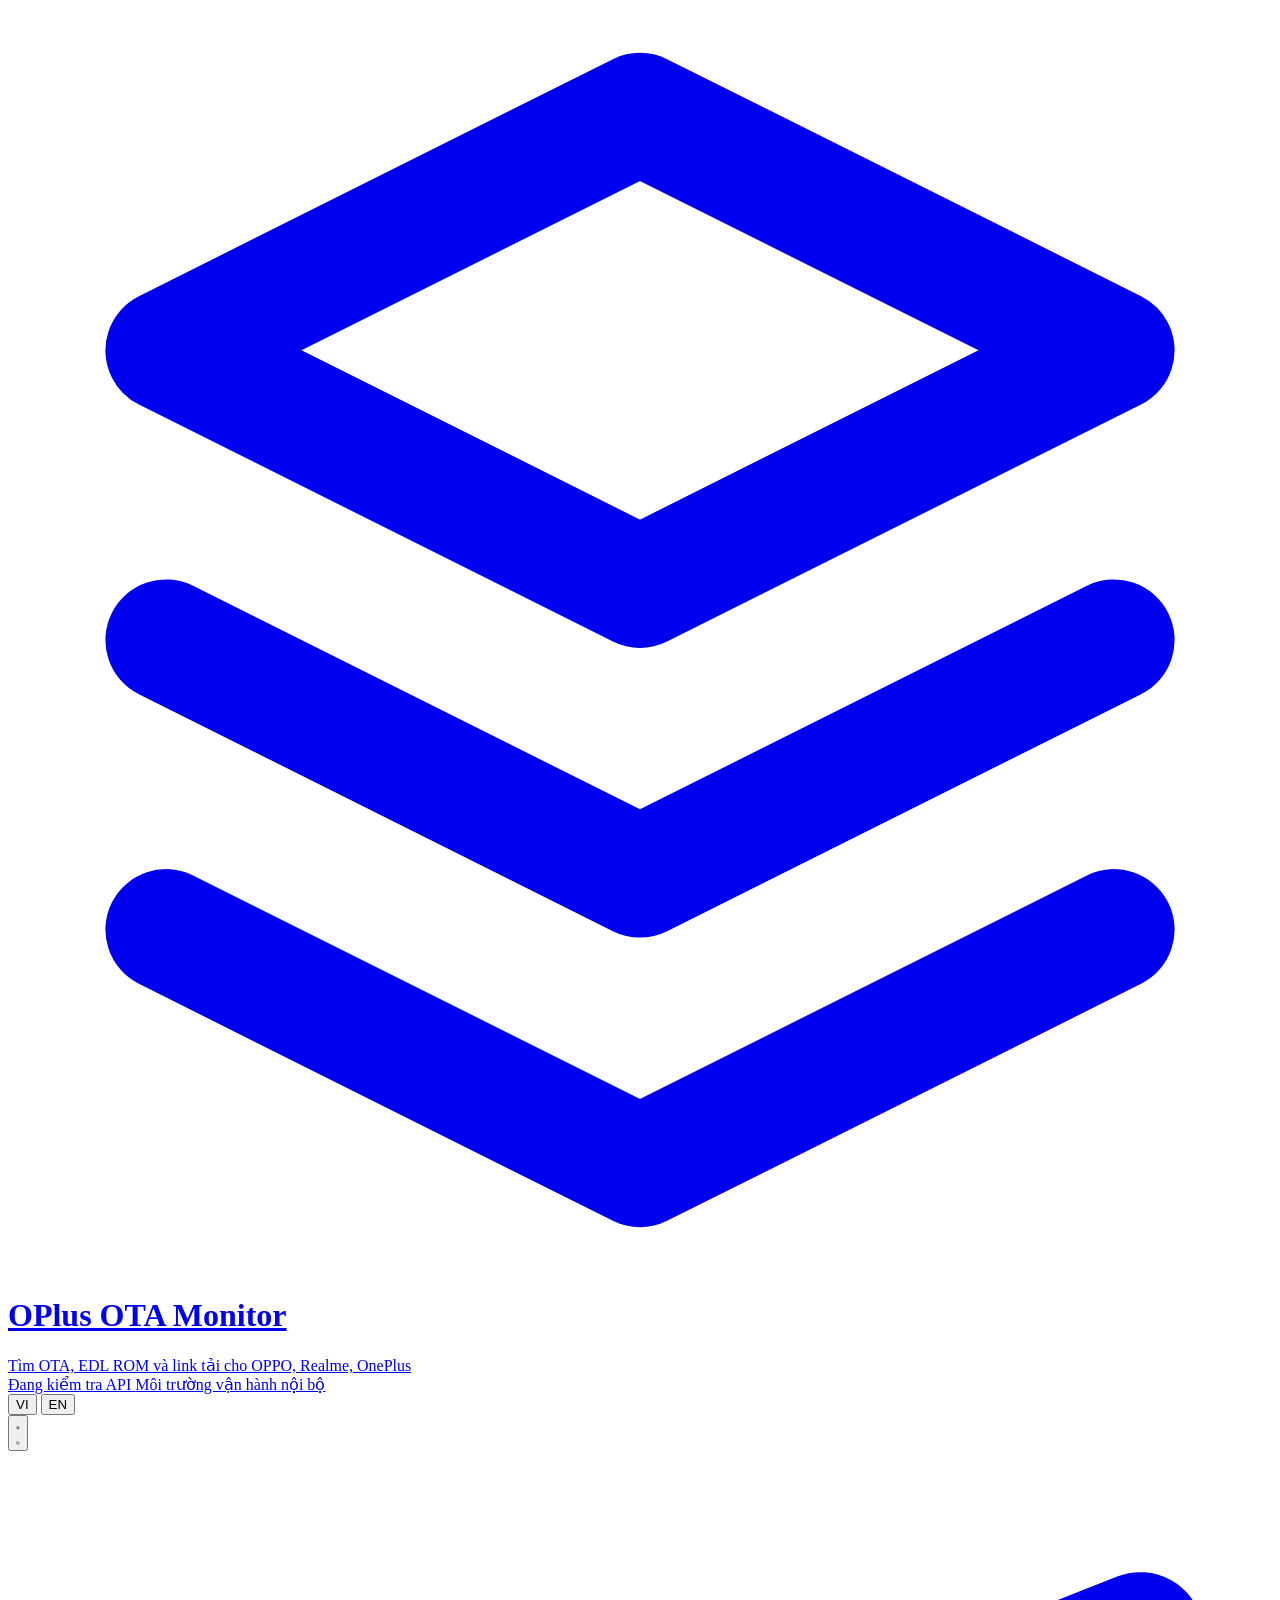
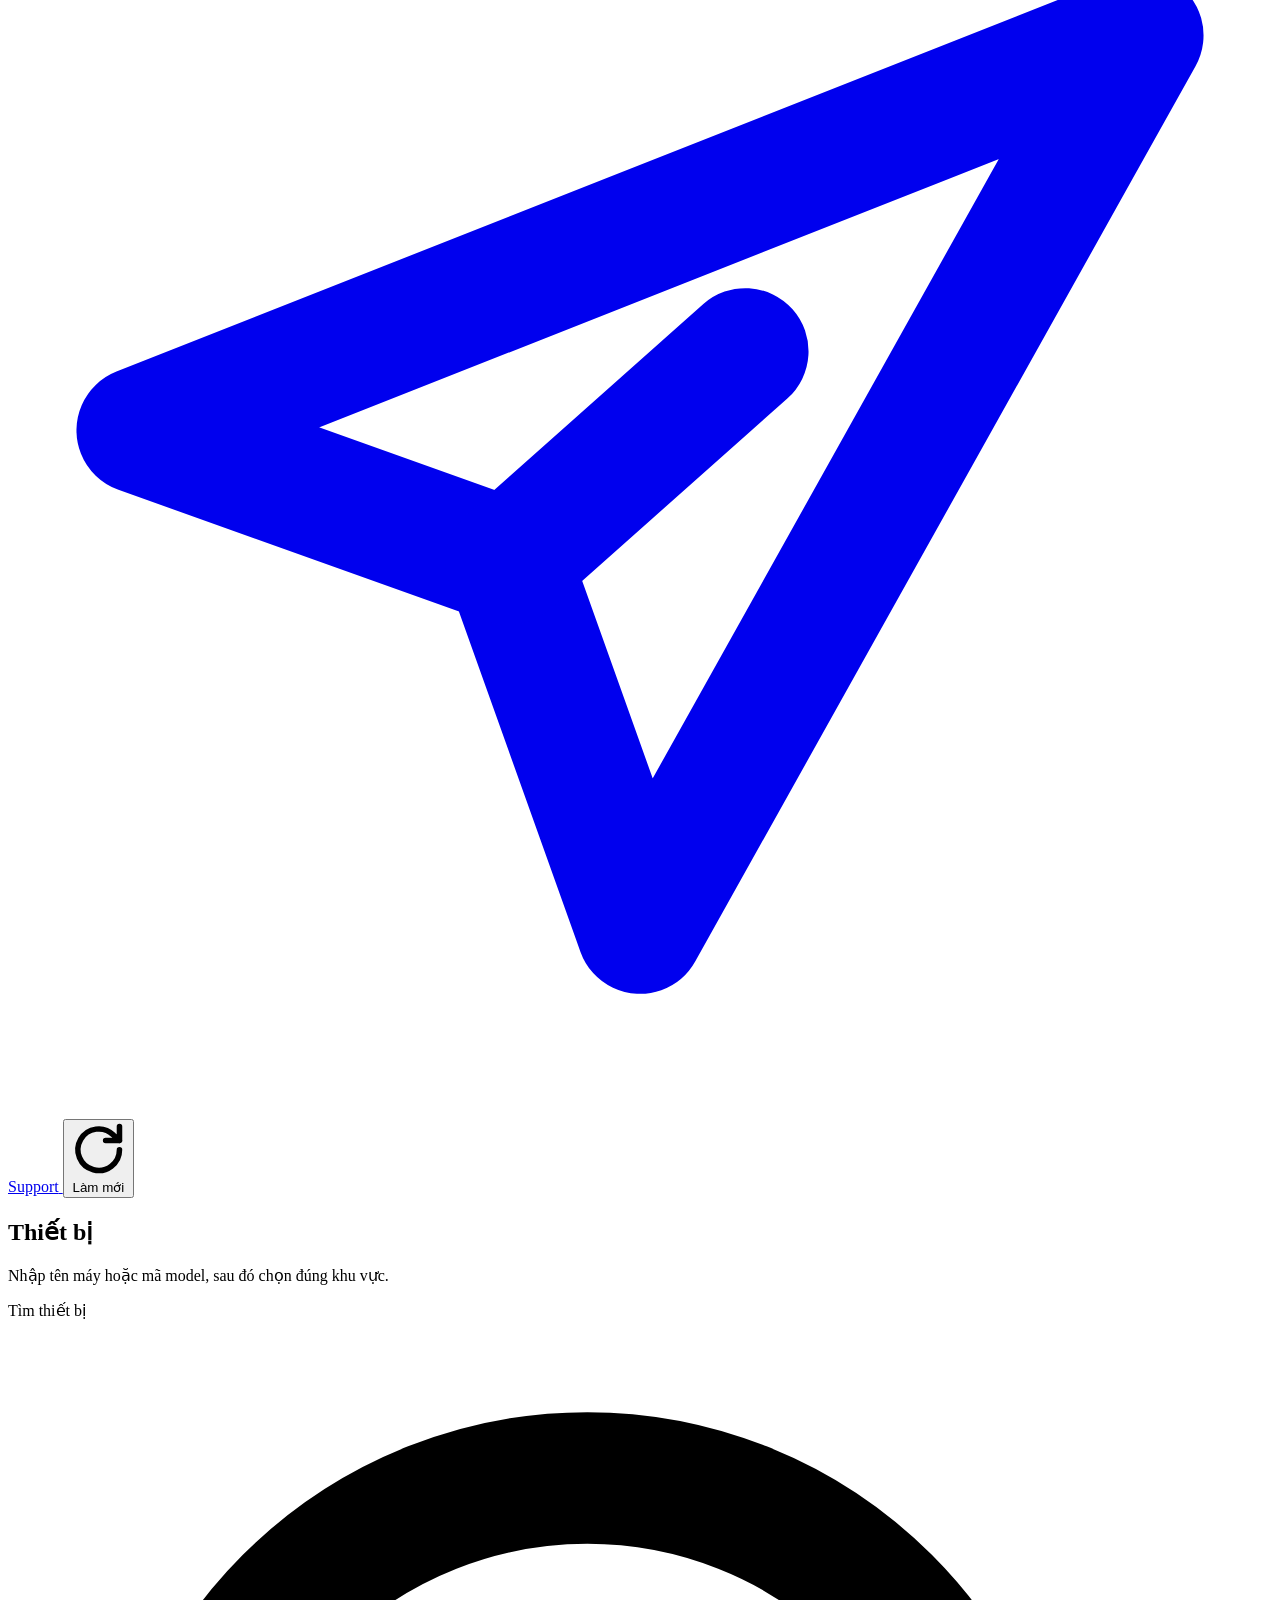
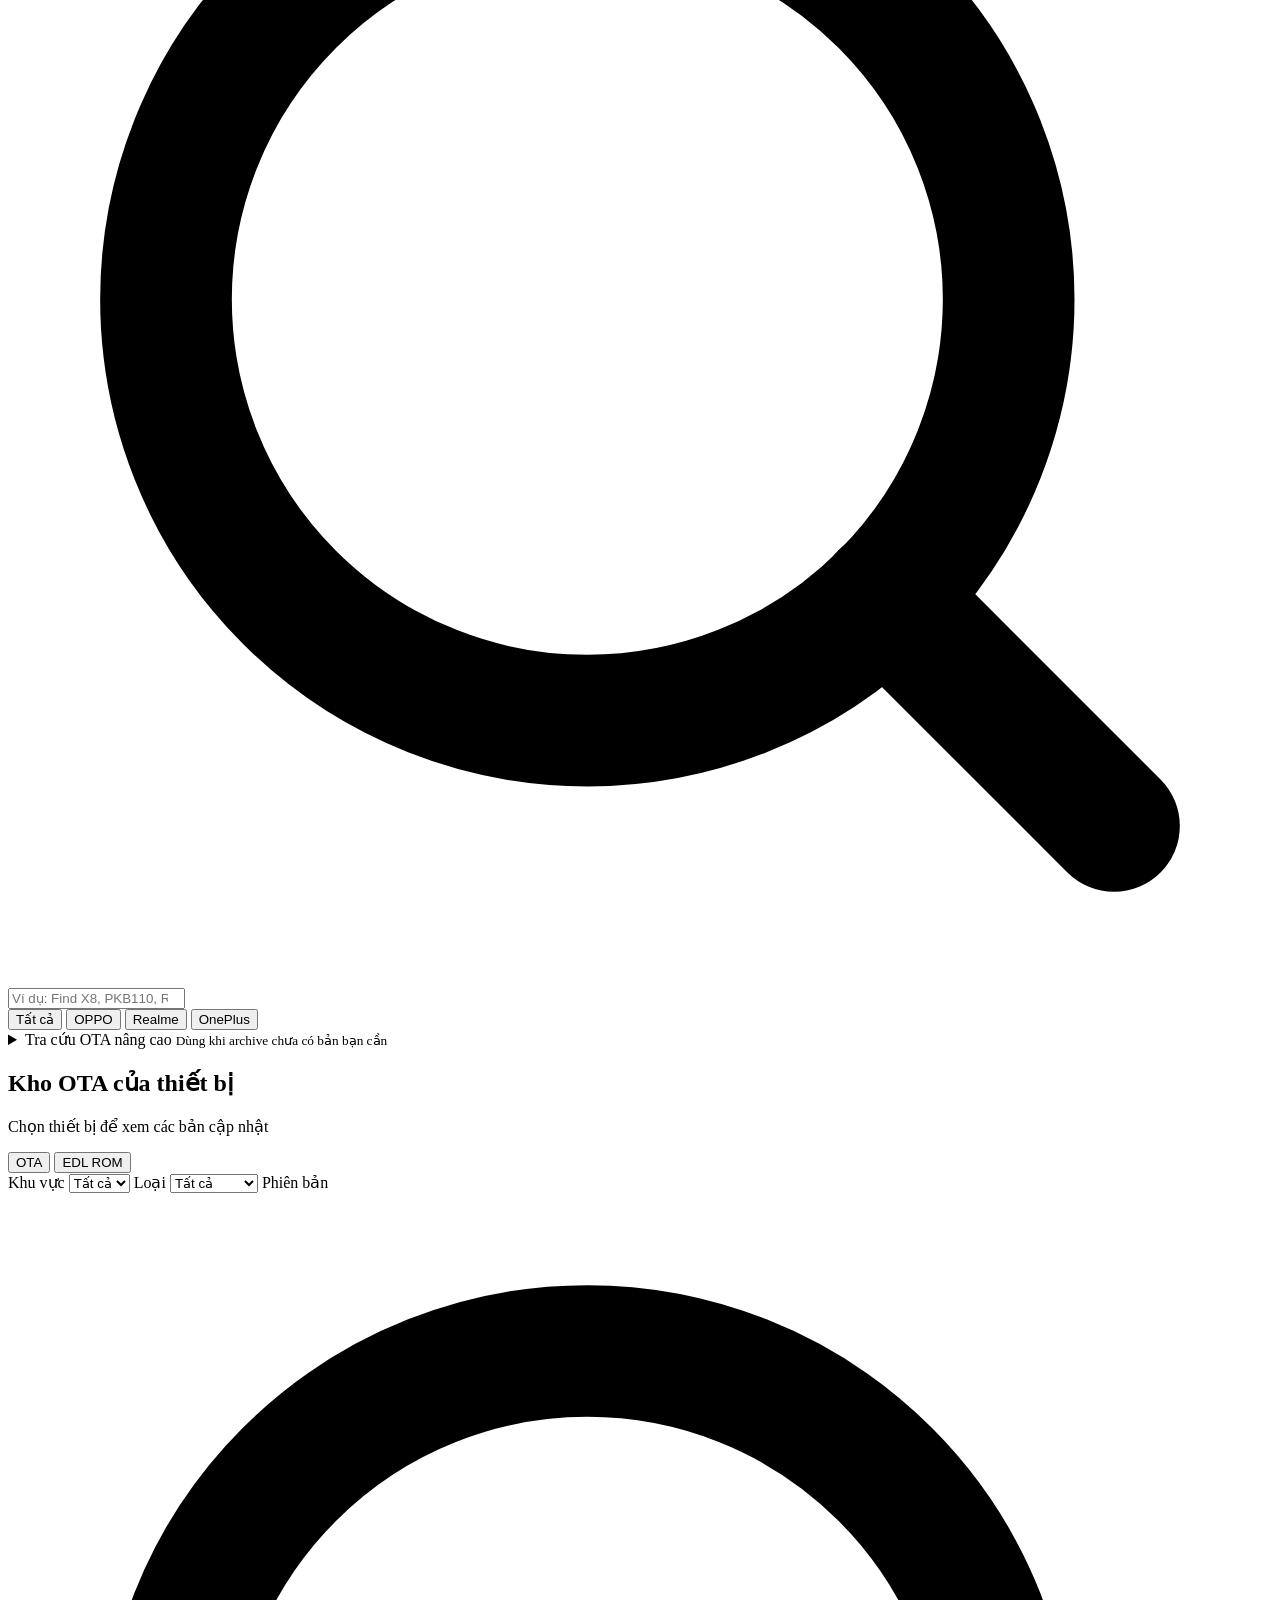
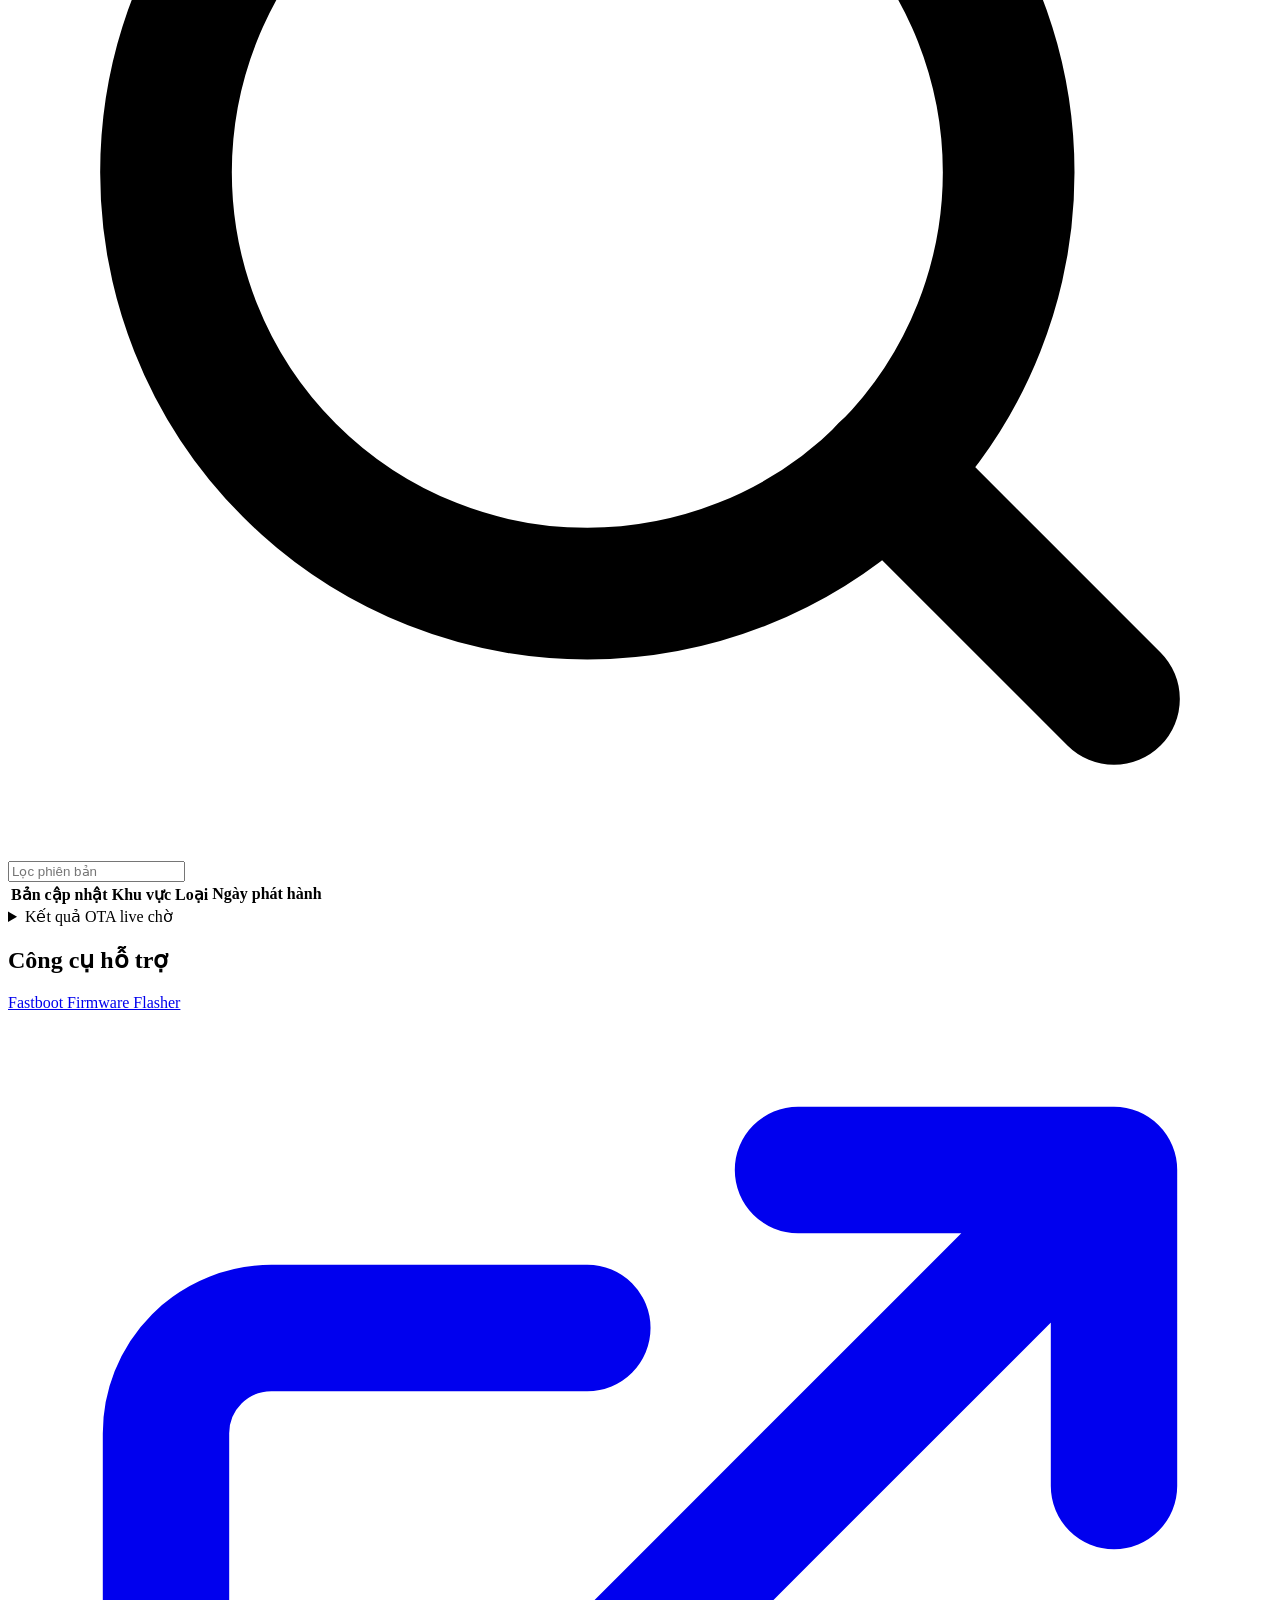
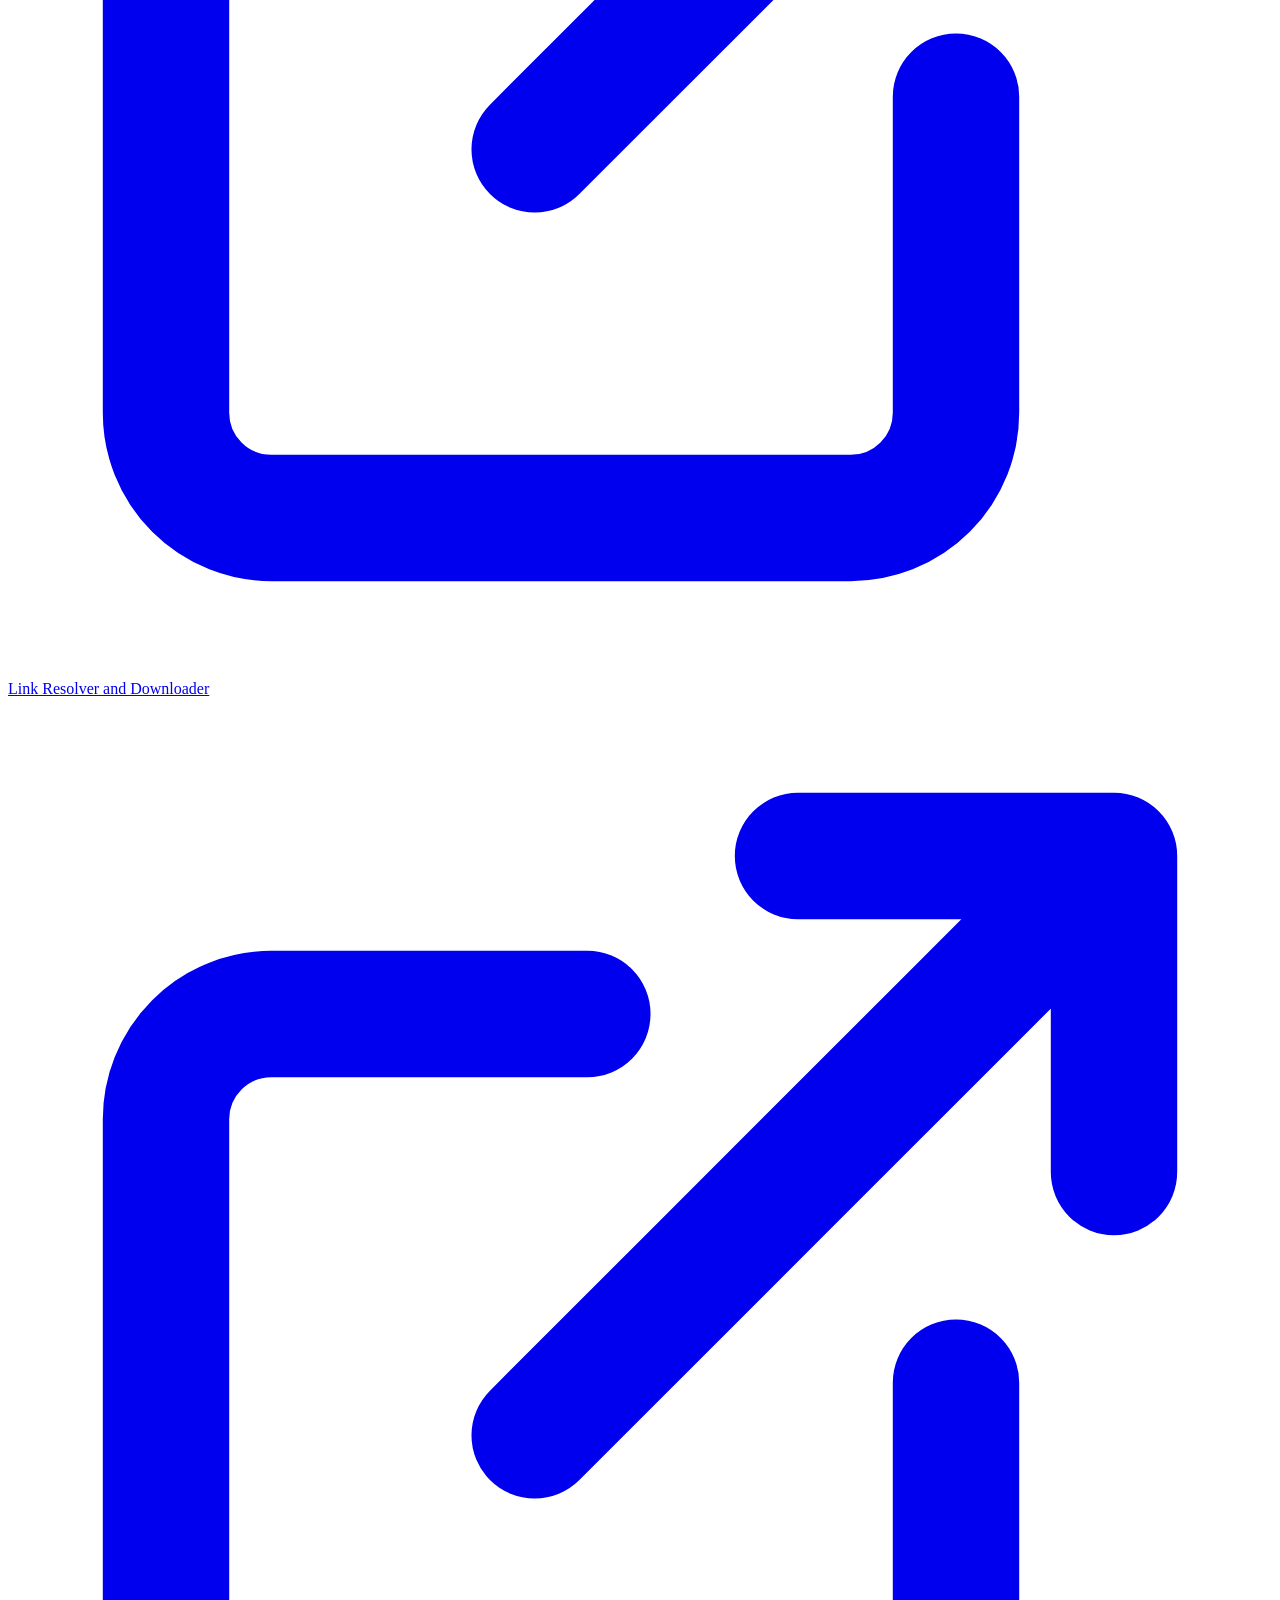
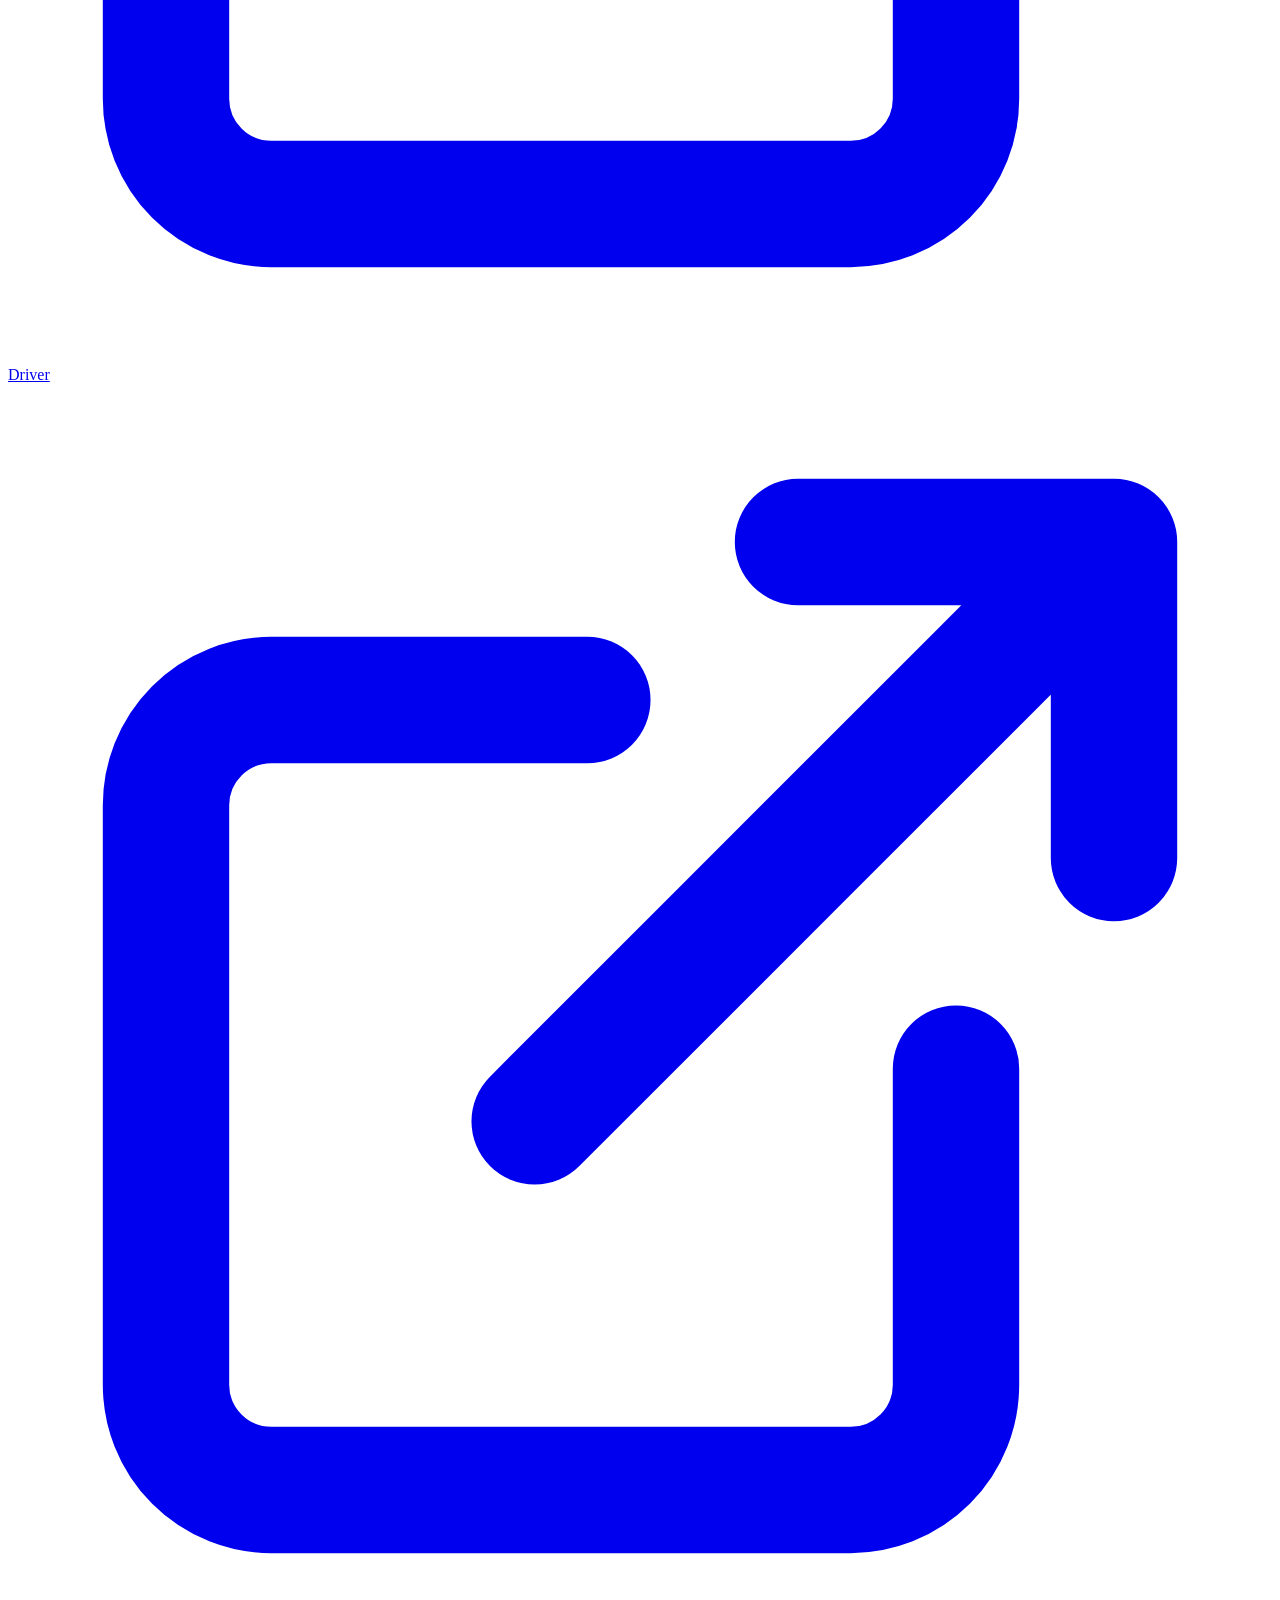
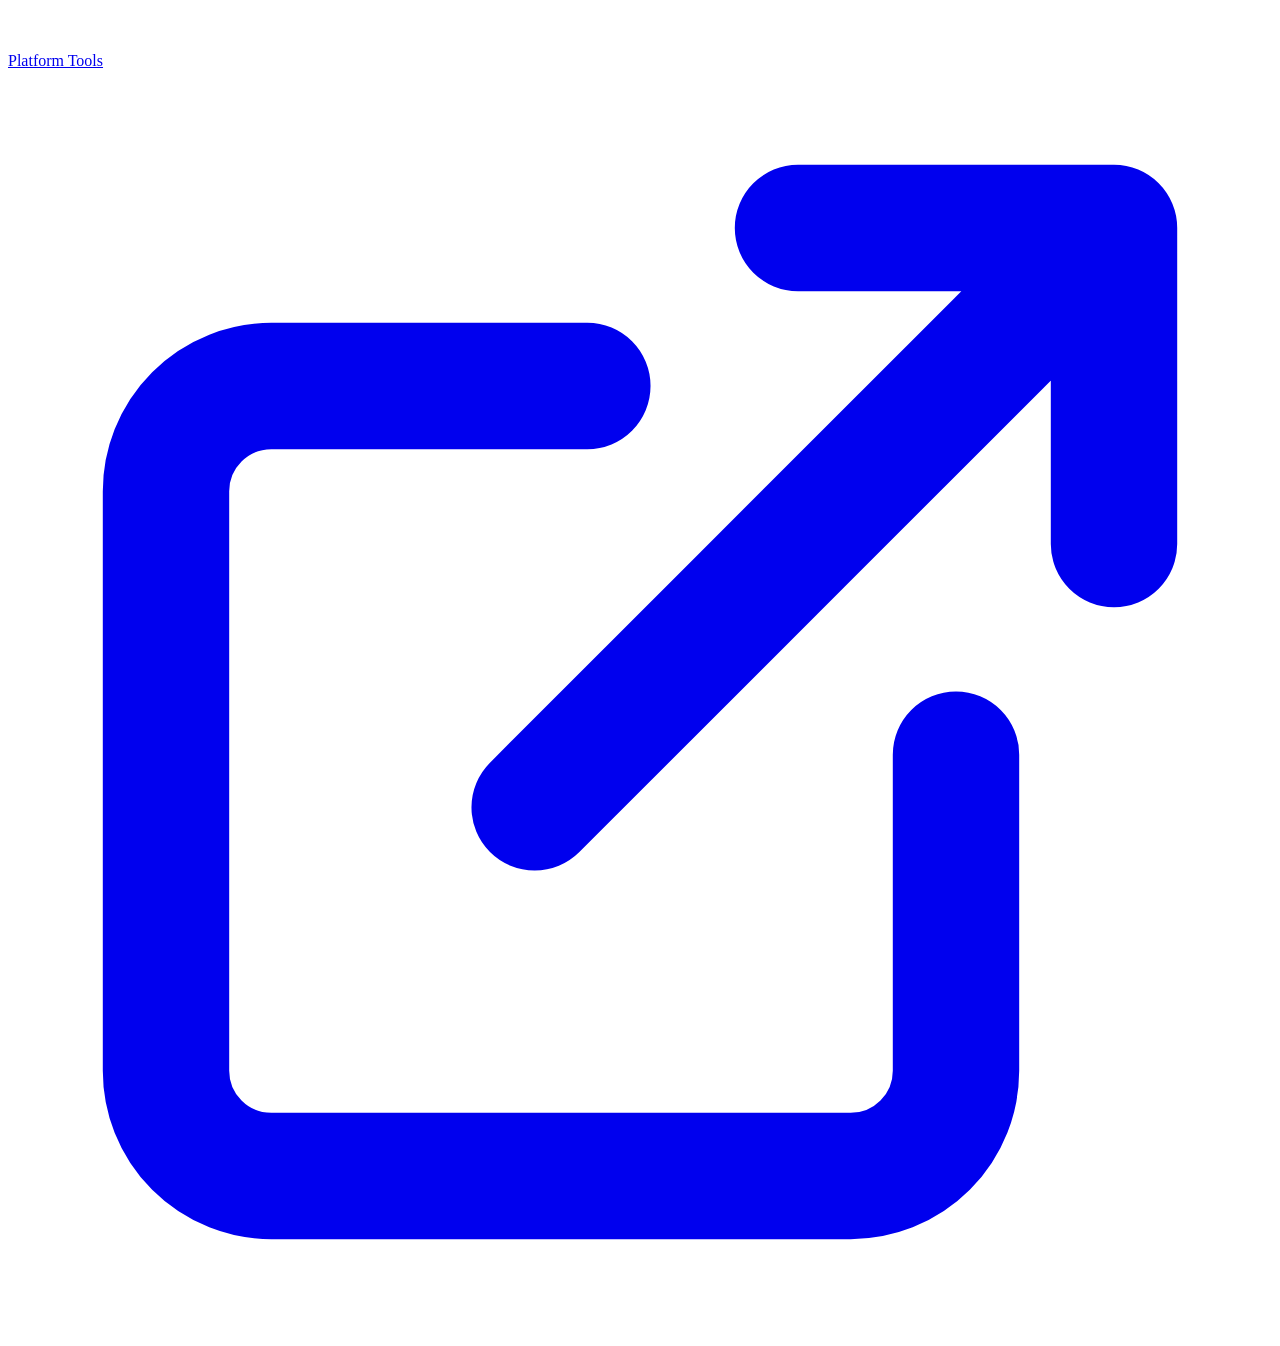
==== commit 27456bbf: "UI: modular frontend, minimal redesign, e2e smoke - Split static/app.js into ES modules (state, api," ====
--- a/src/ota_backend/static/index.html
+++ b/src/ota_backend/static/index.html
@@ -5,70 +5,91 @@
     <meta name="viewport" content="width=device-width, initial-scale=1" />
     <title>OPlus OTA Monitor</title>
     <link class="favicon" rel="icon" href="data:," />
-    <!-- Modern Tech Fonts -->
+    <meta name="color-scheme" content="light dark" />
+    <script>
+      // Apply the saved theme before first paint to avoid a flash.
+      (function () {
+        try {
+          var stored = window.localStorage.getItem("oplus_ota_theme");
+          var dark = stored
+            ? stored === "dark"
+            : window.matchMedia("(prefers-color-scheme: dark)").matches;
+          if (dark) document.documentElement.classList.add("dark");
+        } catch (_e) {}
+      })();
+    </script>
     <link rel="preconnect" href="https://fonts.googleapis.com">
     <link rel="preconnect" href="https://fonts.gstatic.com" crossorigin>
-    <link href="https://fonts.googleapis.com/css2?family=Plus+Jakarta+Sans:wght@300;400;500;600;700;800&family=Space+Grotesk:wght@400;500;600;700&display=swap" rel="stylesheet">
-    <link rel="stylesheet" href="/static/styles.css?v=ui-review-polish" />
+    <link href="https://fonts.googleapis.com/css2?family=Plus+Jakarta+Sans:wght@400;500;600;700;800&display=swap" rel="stylesheet">
+    <link rel="stylesheet" href="/static/styles.css?v=tailwind-redesign" />
   </head>
   <body>
-    <!-- Premium background glowing elements -->
-    <div class="glowing-bg-elements" aria-hidden="true">
-      <div class="glow-circle glow-circle-1"></div>
-      <div class="glow-circle glow-circle-2"></div>
-      <div class="glow-circle glow-circle-3"></div>
-    </div>
-
     <div class="app-shell">
       <header class="topbar">
-        <div class="brand-block">
+        <a class="brand-block" href="/" aria-label="OPlus OTA Monitor">
           <div class="brand-mark" aria-hidden="true">
-            <!-- Modern Tech SVG Logo -->
             <svg class="brand-logo-svg" viewBox="0 0 24 24" fill="none" xmlns="http://www.w3.org/2000/svg">
-              <path d="M12 2L2 7L12 12L22 7L12 2Z" stroke="currentColor" stroke-width="2.5" stroke-linecap="round" stroke-linejoin="round"/>
-              <path d="M2 17L12 22L22 17" stroke="currentColor" stroke-width="2.5" stroke-linecap="round" stroke-linejoin="round"/>
-              <path d="M2 12L12 17L22 12" stroke="currentColor" stroke-width="2.5" stroke-linecap="round" stroke-linejoin="round"/>
-            </svg>
-          </div>
-          <div>
+              <path d="M12 2 3 6.5 12 11l9-4.5L12 2Z" stroke="currentColor" stroke-width="2.3" stroke-linecap="round" stroke-linejoin="round"/>
+              <path d="M3 12 12 16.5 21 12" stroke="currentColor" stroke-width="2.3" stroke-linecap="round" stroke-linejoin="round"/>
+              <path d="M3 17.5 12 22l9-4.5" stroke="currentColor" stroke-width="2.3" stroke-linecap="round" stroke-linejoin="round"/>
+            </svg>
+          </div>
+          <div class="brand-copy">
             <h1 data-i18n="page.title">OPlus OTA Monitor</h1>
-            <div class="subtitle" data-i18n="page.subtitle">Kho OTA công khai và tra cứu bản cập nhật chuẩn cho OPPO, Realme và OnePlus</div>
-          </div>
-        </div>
-        <div class="status-strip" aria-label="Trạng thái dịch vụ" data-i18n-aria-label="status.ariaLabel">
-          <span class="status-pill" id="apiStatus"><span></span><span data-i18n="status.checkingApi">Đang kiểm tra API</span></span>
-          <span class="status-pill muted" id="runtimeStatus" data-i18n="runtime.localOperator">Môi trường vận hành nội bộ</span>
-        </div>
+            <div class="subtitle" data-i18n="page.subtitle">Tìm OTA, EDL ROM và link tải cho OPPO, Realme, OnePlus</div>
+            <div class="brand-meta status-strip" aria-label="Trạng thái dịch vụ" data-i18n-aria-label="status.ariaLabel">
+              <span class="status-pill" id="apiStatus"><span></span><span data-i18n="status.checkingApi">Đang kiểm tra API</span></span>
+              <span class="status-pill" id="runtimeStatus"><span></span><span data-i18n="runtime.localOperator">Môi trường vận hành nội bộ</span></span>
+            </div>
+          </div>
+        </a>
         <div class="top-actions">
           <div class="language-switch" role="group" aria-label="Ngôn ngữ" data-i18n-aria-label="language.ariaLabel">
             <button class="language-button active" type="button" data-language="vi" aria-pressed="true">VI</button>
             <button class="language-button" type="button" data-language="en" aria-pressed="false">EN</button>
           </div>
+          <button class="theme-toggle" type="button" id="themeToggle" title="Đổi giao diện" aria-label="Đổi giao diện sáng tối" data-i18n-title="actions.theme" data-i18n-aria-label="actions.theme">
+            <svg class="btn-icon icon-sun" viewBox="0 0 24 24" fill="none" stroke="currentColor" stroke-width="2.4" stroke-linecap="round" stroke-linejoin="round" aria-hidden="true">
+              <circle cx="12" cy="12" r="4"/><path d="M12 2v2M12 20v2M4.93 4.93l1.41 1.41M17.66 17.66l1.41 1.41M2 12h2M20 12h2M4.93 19.07l1.41-1.41M17.66 6.34l1.41-1.41"/>
+            </svg>
+            <svg class="btn-icon icon-moon" viewBox="0 0 24 24" fill="none" stroke="currentColor" stroke-width="2.4" stroke-linecap="round" stroke-linejoin="round" aria-hidden="true">
+              <path d="M21 12.79A9 9 0 1 1 11.21 3 7 7 0 0 0 21 12.79Z"/>
+            </svg>
+          </button>
           <a class="icon-button support-button" href="https://t.me/oplusota" target="_blank" rel="noopener noreferrer" data-i18n-title="actions.support" data-i18n-aria-label="actions.support" title="Support" aria-label="Support">
-            <svg viewBox="0 0 24 24" fill="none" stroke="currentColor" stroke-width="2.5" stroke-linecap="round" stroke-linejoin="round" class="btn-icon">
+            <svg viewBox="0 0 24 24" fill="none" stroke="currentColor" stroke-width="2.4" stroke-linecap="round" stroke-linejoin="round" class="btn-icon">
               <path d="M21.5 3.5 2.5 11l7 2.5 2.5 7 9.5-17Z"/>
               <path d="m9.5 13.5 4.5-4"/>
             </svg>
             <span data-i18n="actions.support">Support</span>
           </a>
-          <button class="icon-button" type="button" id="refreshButton" title="Làm mới danh sách" aria-label="Làm mới danh sách" data-i18n-title="actions.refresh" data-i18n-aria-label="actions.refresh">
-            <svg viewBox="0 0 24 24" fill="none" stroke="currentColor" stroke-width="2.5" stroke-linecap="round" stroke-linejoin="round" class="btn-icon">
-              <path d="M21.5 2v6h-6M21.34 15.57a10 10 0 1 1-.57-8.38l5.67-5.67"/>
+          <button class="icon-button" type="button" id="refreshButton" title="Làm mới" aria-label="Làm mới" data-i18n-title="actions.refresh" data-i18n-aria-label="actions.refresh">
+            <svg viewBox="0 0 24 24" fill="none" stroke="currentColor" stroke-width="2.4" stroke-linecap="round" stroke-linejoin="round" class="btn-icon">
+              <path d="M21 2v6h-6M21 12a9 9 0 1 1-2.64-6.36L21 8"/>
             </svg>
             <span data-i18n="actions.refresh">Làm mới</span>
           </button>
         </div>
       </header>
 
-      <!-- Unified 2-Column Dashboard Box -->
-      <main class="dashboard-cabinet">
-        
-        <!-- LEFT COLUMN: Control Deck (Sidebar Controls) -->
-        <aside class="control-deck">
-          <div class="section-head">
-            <h2 data-i18n="control.title">Bảng điều khiển</h2>
-            <span class="micro-chip" data-i18n="control.protected">Được bảo vệ</span>
-          </div>
+      <main class="search-first-layout">
+        <section class="finder-panel" aria-labelledby="finderTitle">
+          <div class="panel-heading">
+            <div>
+              <h2 id="finderTitle" data-i18n="finder.title">Thiết bị</h2>
+              <p data-i18n="finder.subtitle">Nhập tên máy hoặc mã model, sau đó chọn đúng khu vực.</p>
+            </div>
+          </div>
+
+          <label class="field search-field">
+            <span class="sr-only" data-i18n="field.searchDevices">Tìm thiết bị</span>
+            <div class="search-input-wrapper">
+              <svg viewBox="0 0 24 24" fill="none" stroke="currentColor" stroke-width="2.5" stroke-linecap="round" stroke-linejoin="round" class="input-icon">
+                <circle cx="11" cy="11" r="8"/><line x1="21" y1="21" x2="16.65" y2="16.65"/>
+              </svg>
+              <input id="deviceSearch" type="search" autocomplete="off" placeholder="Ví dụ: Find X8, PKB110, RMX3800" data-i18n-placeholder="placeholder.deviceSearch" />
+            </div>
+          </label>
 
           <div class="segmented" role="group" aria-label="Lọc thương hiệu" data-i18n-aria-label="brand.ariaLabel">
             <button class="segment active" type="button" data-brand="" data-i18n="brand.all">Tất cả</button>
@@ -77,83 +98,195 @@
             <button class="segment" type="button" data-brand="oneplus">OnePlus</button>
           </div>
 
-          <label class="field">
-            <span data-i18n="field.searchDevices">Tìm thiết bị</span>
-            <div class="search-input-wrapper">
-              <svg viewBox="0 0 24 24" fill="none" stroke="currentColor" stroke-width="2.5" stroke-linecap="round" stroke-linejoin="round" class="input-icon">
-                <circle cx="11" cy="11" r="8"/><line x1="21" y1="21" x2="16.65" y2="16.65"/>
-              </svg>
-              <input id="deviceSearch" type="search" autocomplete="off" placeholder="Tên máy hoặc mã model" data-i18n-placeholder="placeholder.deviceSearch" />
-            </div>
-          </label>
           <div class="device-list" id="deviceList" aria-live="polite"></div>
 
-          <form id="otaForm" novalidate>
-            <label class="field">
-              <span data-i18n="field.productModel">Mã model</span>
-              <input id="productModel" name="product_model" type="text" autocomplete="off" placeholder="RMX3301" required />
+          <details class="advanced-panel" id="advancedOtaPanel">
+            <summary>
+              <span data-i18n="advanced.title">Tra cứu OTA nâng cao</span>
+              <small data-i18n="advanced.subtitle">Dùng khi archive chưa có bản bạn cần</small>
+            </summary>
+            <form id="otaForm" novalidate>
+              <label class="field">
+                <span data-i18n="field.productModel">Mã model</span>
+                <input id="productModel" name="product_model" type="text" autocomplete="off" placeholder="RMX3301" required />
+              </label>
+
+              <div class="two-col">
+                <label class="field">
+                  <span data-i18n="field.manifest">Manifest</span>
+                  <select id="manifestCode" name="manifest_code" required>
+                    <option value="" selected disabled data-i18n="field.selectManifest">Chọn manifest</option>
+                    <option value="00">EX / 00</option>
+                    <option value="A4">APC / A4</option>
+                    <option value="A5">OCA / A5</option>
+                    <option value="A6">MEA / A6</option>
+                    <option value="A7">ROW / A7</option>
+                    <option value="1A">TW / 1A</option>
+                    <option value="1B">IN / 1B</option>
+                    <option value="1E">AU / 1E</option>
+                    <option value="2C">SG / 2C</option>
+                    <option value="33">ID / 33</option>
+                    <option value="37">RU / 37</option>
+                    <option value="38">MY / 38</option>
+                    <option value="39">TH / 39</option>
+                    <option value="3B">JP / 3B</option>
+                    <option value="3C">VN / 3C</option>
+                    <option value="3E">PH / 3E</option>
+                    <option value="44">EUEX / 44</option>
+                    <option value="51">TR / 51</option>
+                    <option value="75">EG / 75</option>
+                    <option value="7B">MX / 7B</option>
+                    <option value="82">HK / 82</option>
+                    <option value="83">SA / 83</option>
+                    <option value="8D">EU-NO / 8D</option>
+                    <option value="97">CN / 97</option>
+                    <option value="9A">LATAM / 9A</option>
+                    <option value="9E">BR / 9E</option>
+                  </select>
+                </label>
+
+                <label class="field">
+                  <span data-i18n="field.track">Track</span>
+                  <select id="otaTrack" name="ota_track" required>
+                    <option>A</option>
+                    <option>C</option>
+                    <option>F</option>
+                    <option selected>H</option>
+                  </select>
+                </label>
+              </div>
+
+              <label class="field">
+                <span data-i18n="field.ruiCandidates">RUI candidates</span>
+                <input id="ruiCandidates" name="rui_candidates" type="text" value="8,7,6" inputmode="numeric" />
+              </label>
+
+              <button class="primary-button" type="submit" id="findButton">
+                <svg viewBox="0 0 24 24" fill="none" stroke="currentColor" stroke-width="2.5" stroke-linecap="round" stroke-linejoin="round" class="btn-icon">
+                  <line x1="22" y1="2" x2="11" y2="13"/><polygon points="22 2 15 22 11 13 2 9 22 2"/>
+                </svg>
+                <span data-i18n="actions.findOta">Tìm OTA</span>
+              </button>
+              <div class="challenge-panel" id="otaChallengePanel" hidden>
+                <div id="otaChallenge"></div>
+              </div>
+            </form>
+          </details>
+        </section>
+
+        <section class="archive-panel" aria-labelledby="releaseTitle">
+          <div class="panel-heading archive-heading">
+            <div>
+              <h2 id="releaseTitle" data-i18n="archive.title">Kho OTA của thiết bị</h2>
+              <p class="subtitle" id="releaseSummary" data-i18n="archive.selectDevice">Chọn thiết bị để xem các bản cập nhật</p>
+            </div>
+            <div class="package-switch" role="group" aria-label="Package type">
+              <button class="package-tab active" type="button" data-package="ota" data-i18n="package.ota">OTA</button>
+              <button class="package-tab" type="button" data-package="edl" data-i18n="package.edl">EDL ROM</button>
+            </div>
+          </div>
+
+          <div class="notice" id="edlWarning" hidden data-i18n="edl.warning">EDL ROM có thể xoá dữ liệu hoặc làm brick thiết bị nếu dùng sai model/khu vực. Hãy kiểm tra kỹ trước khi tải và flash.</div>
+
+          <div class="release-filters" aria-label="Bộ lọc bản cập nhật" data-i18n-aria-label="archive.filtersAria">
+            <label class="field compact">
+              <span data-i18n="archive.region">Khu vực</span>
+              <select id="releaseRegion">
+                <option value="" data-i18n="archive.all">Tất cả</option>
+              </select>
             </label>
-
-            <div class="two-col">
+            <label class="field compact" id="releaseTypeFilter">
+              <span data-i18n="archive.type">Loại</span>
+              <select id="releaseType">
+                <option value="" data-i18n="archive.all">Tất cả</option>
+                <option value="official" data-i18n="archive.official">Chính thức</option>
+                <option value="beta" data-i18n="archive.beta">Beta</option>
+              </select>
+            </label>
+            <label class="field compact wide">
+              <span data-i18n="archive.version">Phiên bản</span>
+              <div class="search-input-wrapper">
+                <svg viewBox="0 0 24 24" fill="none" stroke="currentColor" stroke-width="2.5" stroke-linecap="round" stroke-linejoin="round" class="input-icon">
+                  <circle cx="11" cy="11" r="8"/><line x1="21" y1="21" x2="16.65" y2="16.65"/>
+                </svg>
+                <input id="releaseSearch" type="search" autocomplete="off" placeholder="Lọc phiên bản" data-i18n-placeholder="placeholder.releaseSearch" />
+              </div>
+            </label>
+          </div>
+
+          <div class="alert" id="releaseError" hidden></div>
+          <div class="release-table-wrap">
+            <table class="release-table">
+              <thead>
+                <tr>
+                  <th data-i18n="archive.release">Bản cập nhật</th>
+                  <th data-i18n="archive.region">Khu vực</th>
+                  <th id="releaseMetaHeader" data-i18n="archive.type">Loại</th>
+                  <th data-i18n="archive.published">Ngày phát hành</th>
+                  <th></th>
+                </tr>
+              </thead>
+              <tbody id="releaseRows"></tbody>
+            </table>
+          </div>
+        </section>
+
+        <section class="secondary-grid" aria-label="Công cụ nâng cao">
+          <details class="result-panel" id="otaResultPanel">
+            <summary>
+              <span data-i18n="result.title">Kết quả OTA live</span>
+              <span class="micro-chip" id="resultState">chờ</span>
+            </summary>
+            <div class="alert" id="otaError" hidden></div>
+            <dl class="details-list" id="resultDetails">
+              <dt data-i18n="result.status">Trạng thái</dt>
+              <dd data-i18n="result.defaultStatus">Chọn thiết bị rồi mở tra cứu nâng cao nếu cần gọi OTA live.</dd>
+            </dl>
+            <div class="button-row">
+              <button class="primary-button small" type="button" id="copyResultButton" disabled>
+                <svg viewBox="0 0 24 24" fill="none" stroke="currentColor" stroke-width="2.5" stroke-linecap="round" stroke-linejoin="round" class="btn-icon">
+                  <rect x="9" y="9" width="13" height="13" rx="2" ry="2"/><path d="M5 15H4a2 2 0 0 1-2-2V4a2 2 0 0 1 2-2h9a2 2 0 0 1 2 2v1"/>
+                </svg>
+                <span data-i18n="actions.copyUrl">Sao chép URL</span>
+              </button>
+              <button class="secondary-button small" type="button" id="openResultButton" disabled>
+                <svg viewBox="0 0 24 24" fill="none" stroke="currentColor" stroke-width="2.5" stroke-linecap="round" stroke-linejoin="round" class="btn-icon">
+                  <path d="M18 13v6a2 2 0 0 1-2 2H5a2 2 0 0 1-2-2V8a2 2 0 0 1 2-2h6M15 3h6v6M10 14L21 3"/>
+                </svg>
+                <span data-i18n="actions.open">Mở</span>
+              </button>
+            </div>
+          </details>
+
+          <details class="result-panel resolver-card" id="resolverPanel" hidden>
+            <summary>
+              <span class="heading-with-info">
+                <span data-i18n="resolver.title">Resolve link bảo vệ</span>
+                <span class="info-popover">
+                  <span class="info-trigger" role="img" aria-label="Resolve link info" data-i18n-aria-label="resolver.infoLabel">i</span>
+                  <span class="info-content" data-i18n="resolver.infoText">Resolver kiểm tra link OTA dạng downloadCheck/component protected và trả final URL tải trực tiếp khi OPlus cho phép. Ứng dụng không proxy hoặc tải hộ file ROM.</span>
+                </span>
+              </span>
+              <span class="micro-chip">Web</span>
+            </summary>
+            <form id="resolverForm">
               <label class="field">
-                <span data-i18n="field.manifest">Manifest</span>
-                <select id="manifestCode" name="manifest_code" required>
-                  <option value="" selected disabled data-i18n="field.selectManifest">Chọn manifest</option>
-                  <option value="00">EX / 00</option>
-                  <option value="A4">APC / A4</option>
-                  <option value="A5">OCA / A5</option>
-                  <option value="A6">MEA / A6</option>
-                  <option value="A7">ROW / A7</option>
-                  <option value="1A">TW / 1A</option>
-                  <option value="1B">IN / 1B</option>
-                  <option value="1E">AU / 1E</option>
-                  <option value="2C">SG / 2C</option>
-                  <option value="33">ID / 33</option>
-                  <option value="37">RU / 37</option>
-                  <option value="38">MY / 38</option>
-                  <option value="39">TH / 39</option>
-                  <option value="3B">JP / 3B</option>
-                  <option value="3C">VN / 3C</option>
-                  <option value="3E">PH / 3E</option>
-                  <option value="44">EUEX / 44</option>
-                  <option value="51">TR / 51</option>
-                  <option value="75">EG / 75</option>
-                  <option value="7B">MX / 7B</option>
-                  <option value="82">HK / 82</option>
-                  <option value="83">SA / 83</option>
-                  <option value="8D">EU-NO / 8D</option>
-                  <option value="97">CN / 97</option>
-                  <option value="9A">LATAM / 9A</option>
-                  <option value="9E">BR / 9E</option>
-                </select>
+                <span data-i18n="resolver.otaUrl">OTA URL</span>
+                <textarea id="resolverUrl" rows="2" placeholder="https://..." required></textarea>
               </label>
-
-              <label class="field">
-                <span data-i18n="field.track">Track</span>
-                <select id="otaTrack" name="ota_track" required>
-                  <option>A</option>
-                  <option>C</option>
-                  <option>F</option>
-                  <option selected>H</option>
-                </select>
-              </label>
-            </div>
-
-            <label class="field">
-              <span data-i18n="field.ruiCandidates">RUI candidates</span>
-              <input id="ruiCandidates" name="rui_candidates" type="text" value="8,7,6" inputmode="numeric" />
-            </label>
-
-            <button class="primary-button" type="submit" id="findButton">
-              <svg viewBox="0 0 24 24" fill="none" stroke="currentColor" stroke-width="2.5" stroke-linecap="round" stroke-linejoin="round" class="btn-icon">
-                <line x1="22" y1="2" x2="11" y2="13"/><polygon points="22 2 15 22 11 13 2 9 22 2"/>
-              </svg>
-              <span data-i18n="actions.findOta">Tìm OTA</span>
-            </button>
-            <div class="challenge-panel" id="otaChallengePanel" hidden>
-              <div id="otaChallenge"></div>
-            </div>
-          </form>
+              <button class="primary-button" type="submit" id="resolveButton">
+                <svg viewBox="0 0 24 24" fill="none" stroke="currentColor" stroke-width="2.5" stroke-linecap="round" stroke-linejoin="round" class="btn-icon">
+                  <path d="M10 13a5 5 0 0 0 7.54.54l3-3a5 5 0 0 0-7.07-7.07l-1.72 1.71"/><path d="M14 11a5 5 0 0 0-7.54-.54l-3 3a5 5 0 0 0 7.07 7.07l1.71-1.71"/>
+                </svg>
+                <span data-i18n="actions.resolve">Resolve</span>
+              </button>
+              <div class="challenge-panel" id="resolverChallengePanel" hidden>
+                <div id="resolverChallenge"></div>
+              </div>
+            </form>
+            <div class="alert" id="resolverError" hidden></div>
+            <dl class="details-list" id="resolverDetails"></dl>
+          </details>
 
           <section class="support-tools" aria-labelledby="supportToolsTitle">
             <h2 id="supportToolsTitle" data-i18n="tools.title">Công cụ hỗ trợ</h2>
@@ -184,132 +317,12 @@
               </a>
             </div>
           </section>
-        </aside>
-
-        <!-- RIGHT COLUMN: Display Deck (Information and Output Display Panels) -->
-        <section class="display-deck">
-          
-          <!-- TOP: Device OTA Archive Compartment -->
-          <div class="display-panel releases-panel">
-            <div class="toolbar">
-              <div>
-                <h2 id="releaseTitle" data-i18n="archive.title">Kho OTA của thiết bị</h2>
-                <div class="subtitle" id="releaseSummary" data-i18n="archive.selectDevice">Chọn thiết bị để xem các bản cập nhật</div>
-              </div>
-            </div>
-
-            <div class="release-filters" aria-label="Bộ lọc bản cập nhật" data-i18n-aria-label="archive.filtersAria">
-              <label class="field compact">
-                <span data-i18n="archive.region">Khu vực</span>
-                <select id="releaseRegion">
-                  <option value="" data-i18n="archive.all">Tất cả</option>
-                </select>
-              </label>
-              <label class="field compact">
-                <span data-i18n="archive.type">Loại</span>
-                <select id="releaseType">
-                  <option value="" data-i18n="archive.all">Tất cả</option>
-                  <option value="official" data-i18n="archive.official">Chính thức</option>
-                  <option value="beta" data-i18n="archive.beta">Beta</option>
-                </select>
-              </label>
-              <label class="field compact wide">
-                <span data-i18n="archive.version">Phiên bản</span>
-                <div class="search-input-wrapper">
-                  <svg viewBox="0 0 24 24" fill="none" stroke="currentColor" stroke-width="2.5" stroke-linecap="round" stroke-linejoin="round" class="input-icon">
-                    <circle cx="11" cy="11" r="8"/><line x1="21" y1="21" x2="16.65" y2="16.65"/>
-                  </svg>
-                  <input id="releaseSearch" type="search" autocomplete="off" placeholder="Lọc phiên bản" data-i18n-placeholder="placeholder.releaseSearch" />
-                </div>
-              </label>
-            </div>
-
-            <div class="alert" id="releaseError" hidden></div>
-            <div class="release-table-wrap">
-              <table class="release-table">
-                <thead>
-                  <tr>
-                    <th data-i18n="archive.release">Bản cập nhật</th>
-                    <th data-i18n="archive.region">Khu vực</th>
-                    <th data-i18n="archive.type">Loại</th>
-                    <th data-i18n="archive.published">Ngày phát hành</th>
-                    <th></th>
-                  </tr>
-                </thead>
-                <tbody id="releaseRows"></tbody>
-              </table>
-            </div>
-          </div>
-
-          <!-- BOTTOM: Query Results & Link Resolver Deck -->
-          <div class="display-panel results-deck">
-            
-            <!-- OTA Result details -->
-            <div class="results-card ota-result-card">
-              <div class="section-head">
-                <h2 data-i18n="result.title">Kết quả OTA</h2>
-                <span class="micro-chip" id="resultState">chờ</span>
-              </div>
-              <div class="alert" id="otaError" hidden></div>
-              <dl class="details-list" id="resultDetails">
-                <dt data-i18n="result.status">Trạng thái</dt>
-                <dd data-i18n="result.defaultStatus">Chọn thiết bị ở bảng điều khiển rồi gửi truy vấn chuẩn.</dd>
-              </dl>
-              <div class="button-row">
-                <button class="primary-button small" type="button" id="copyResultButton" disabled>
-                  <svg viewBox="0 0 24 24" fill="none" stroke="currentColor" stroke-width="2.5" stroke-linecap="round" stroke-linejoin="round" class="btn-icon">
-                    <rect x="9" y="9" width="13" height="13" rx="2" ry="2"/><path d="M5 15H4a2 2 0 0 1-2-2V4a2 2 0 0 1 2-2h9a2 2 0 0 1 2 2v1"/>
-                  </svg>
-                  <span data-i18n="actions.copyUrl">Sao chép URL</span>
-                </button>
-                <button class="secondary-button small" type="button" id="openResultButton" disabled>
-                  <svg viewBox="0 0 24 24" fill="none" stroke="currentColor" stroke-width="2.5" stroke-linecap="round" stroke-linejoin="round" class="btn-icon">
-                    <path d="M18 13v6a2 2 0 0 1-2 2H5a2 2 0 0 1-2-2V8a2 2 0 0 1 2-2h6M15 3h6v6M10 14L21 3"/>
-                  </svg>
-                  <span data-i18n="actions.open">Mở</span>
-                </button>
-              </div>
-            </div>
-
-            <!-- Link Resolver details -->
-            <div class="results-card resolver-card" id="resolverPanel" hidden>
-              <div class="section-head">
-                <div class="heading-with-info">
-                  <h2 data-i18n="resolver.title">Resolve link</h2>
-                  <details class="info-popover">
-                    <summary aria-label="Resolve link info" data-i18n-aria-label="resolver.infoLabel">i</summary>
-                    <p data-i18n="resolver.infoText">Resolver kiểm tra link OTA dạng downloadCheck/component protected và trả final URL tải trực tiếp khi OPlus cho phép. Ứng dụng không proxy hoặc tải hộ file ROM.</p>
-                  </details>
-                </div>
-                <span class="micro-chip">Web</span>
-              </div>
-              <form id="resolverForm">
-                <label class="field">
-                  <span data-i18n="resolver.otaUrl">OTA URL</span>
-                  <textarea id="resolverUrl" rows="2" placeholder="https://..." required></textarea>
-                </label>
-                <button class="primary-button" type="submit" id="resolveButton">
-                  <svg viewBox="0 0 24 24" fill="none" stroke="currentColor" stroke-width="2.5" stroke-linecap="round" stroke-linejoin="round" class="btn-icon">
-                    <path d="M10 13a5 5 0 0 0 7.54.54l3-3a5 5 0 0 0-7.07-7.07l-1.72 1.71"/><path d="M14 11a5 5 0 0 0-7.54-.54l-3 3a5 5 0 0 0 7.07 7.07l1.71-1.71"/>
-                  </svg>
-                  <span data-i18n="actions.resolve">Resolve</span>
-                </button>
-                <div class="challenge-panel" id="resolverChallengePanel" hidden>
-                  <div id="resolverChallenge"></div>
-                </div>
-              </form>
-              <div class="alert" id="resolverError" hidden></div>
-              <dl class="details-list" id="resolverDetails"></dl>
-            </div>
-            
-          </div>
         </section>
-
       </main>
 
       <div class="toast" id="toast" role="status" aria-live="polite"></div>
     </div>
 
-    <script src="/static/app.js?v=tools-resolver-info"></script>
+    <script type="module" src="/static/app.js?v=tailwind-redesign"></script>
   </body>
 </html>
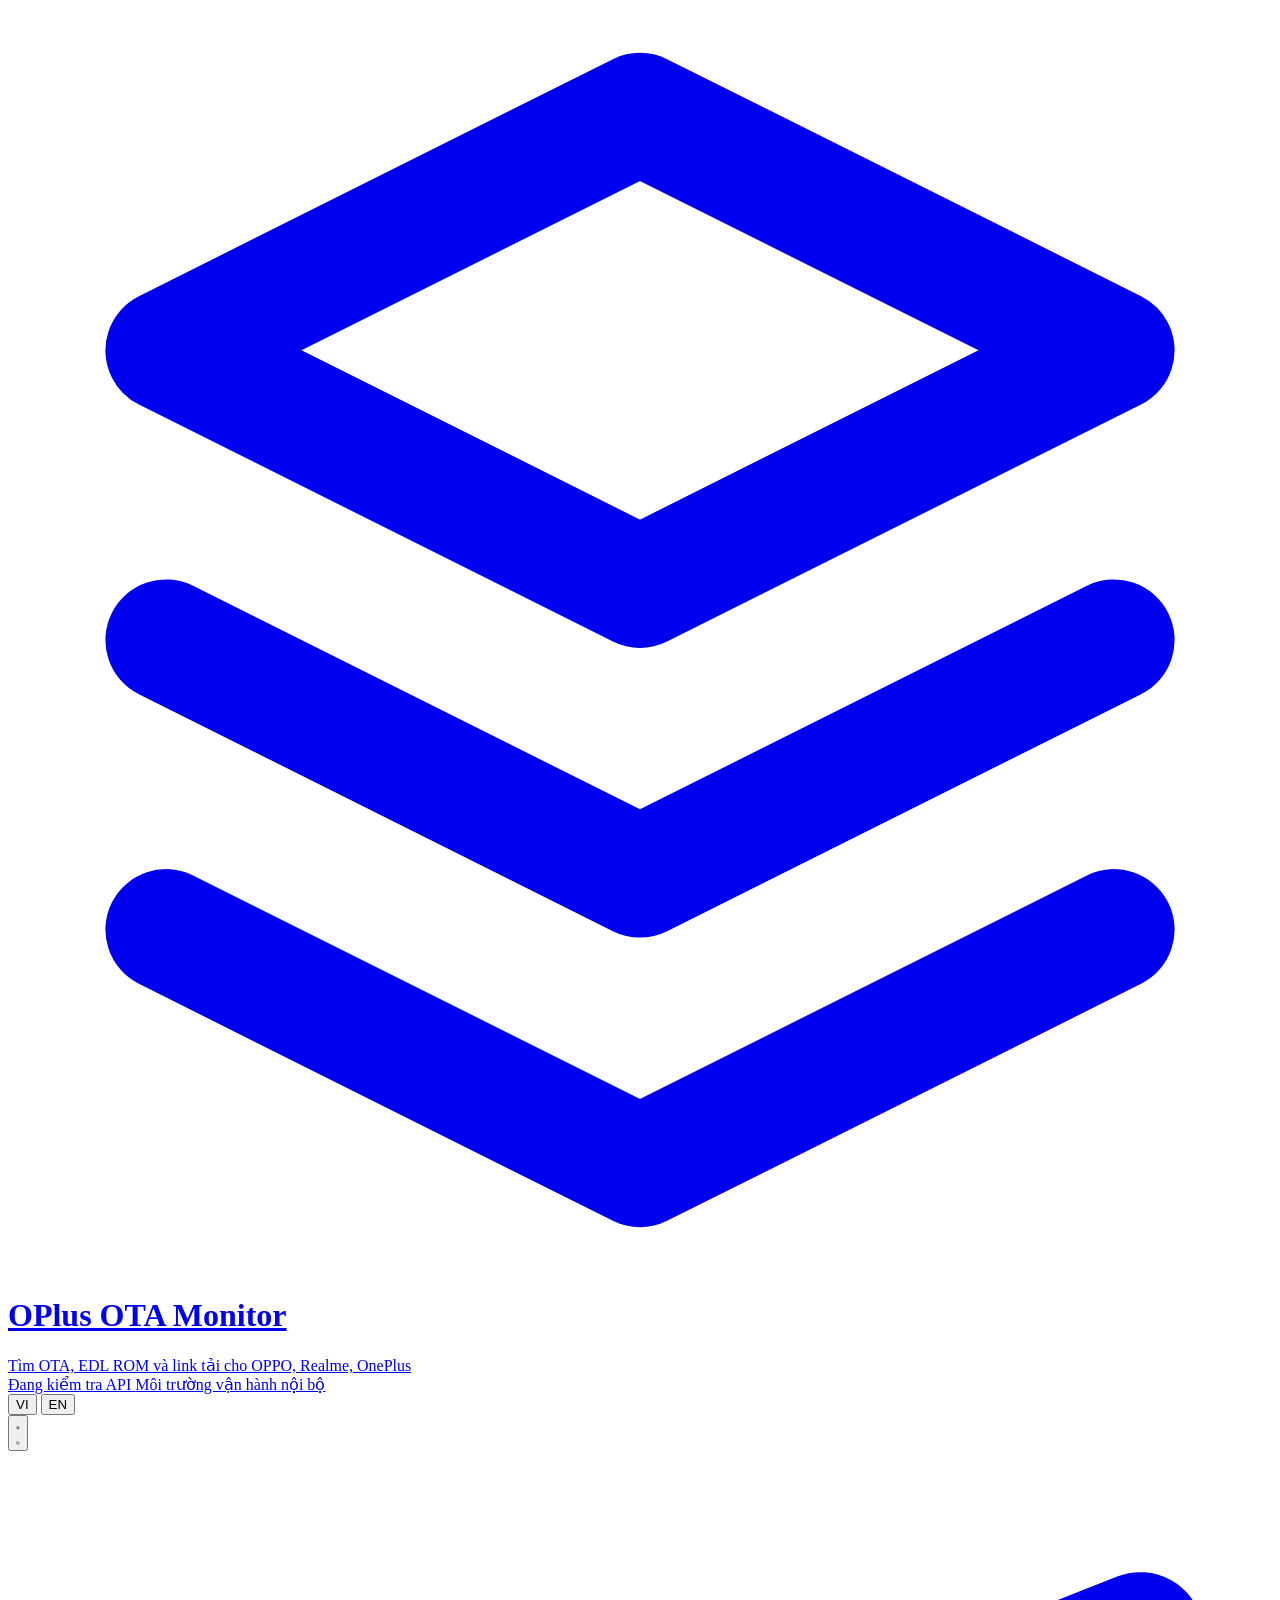
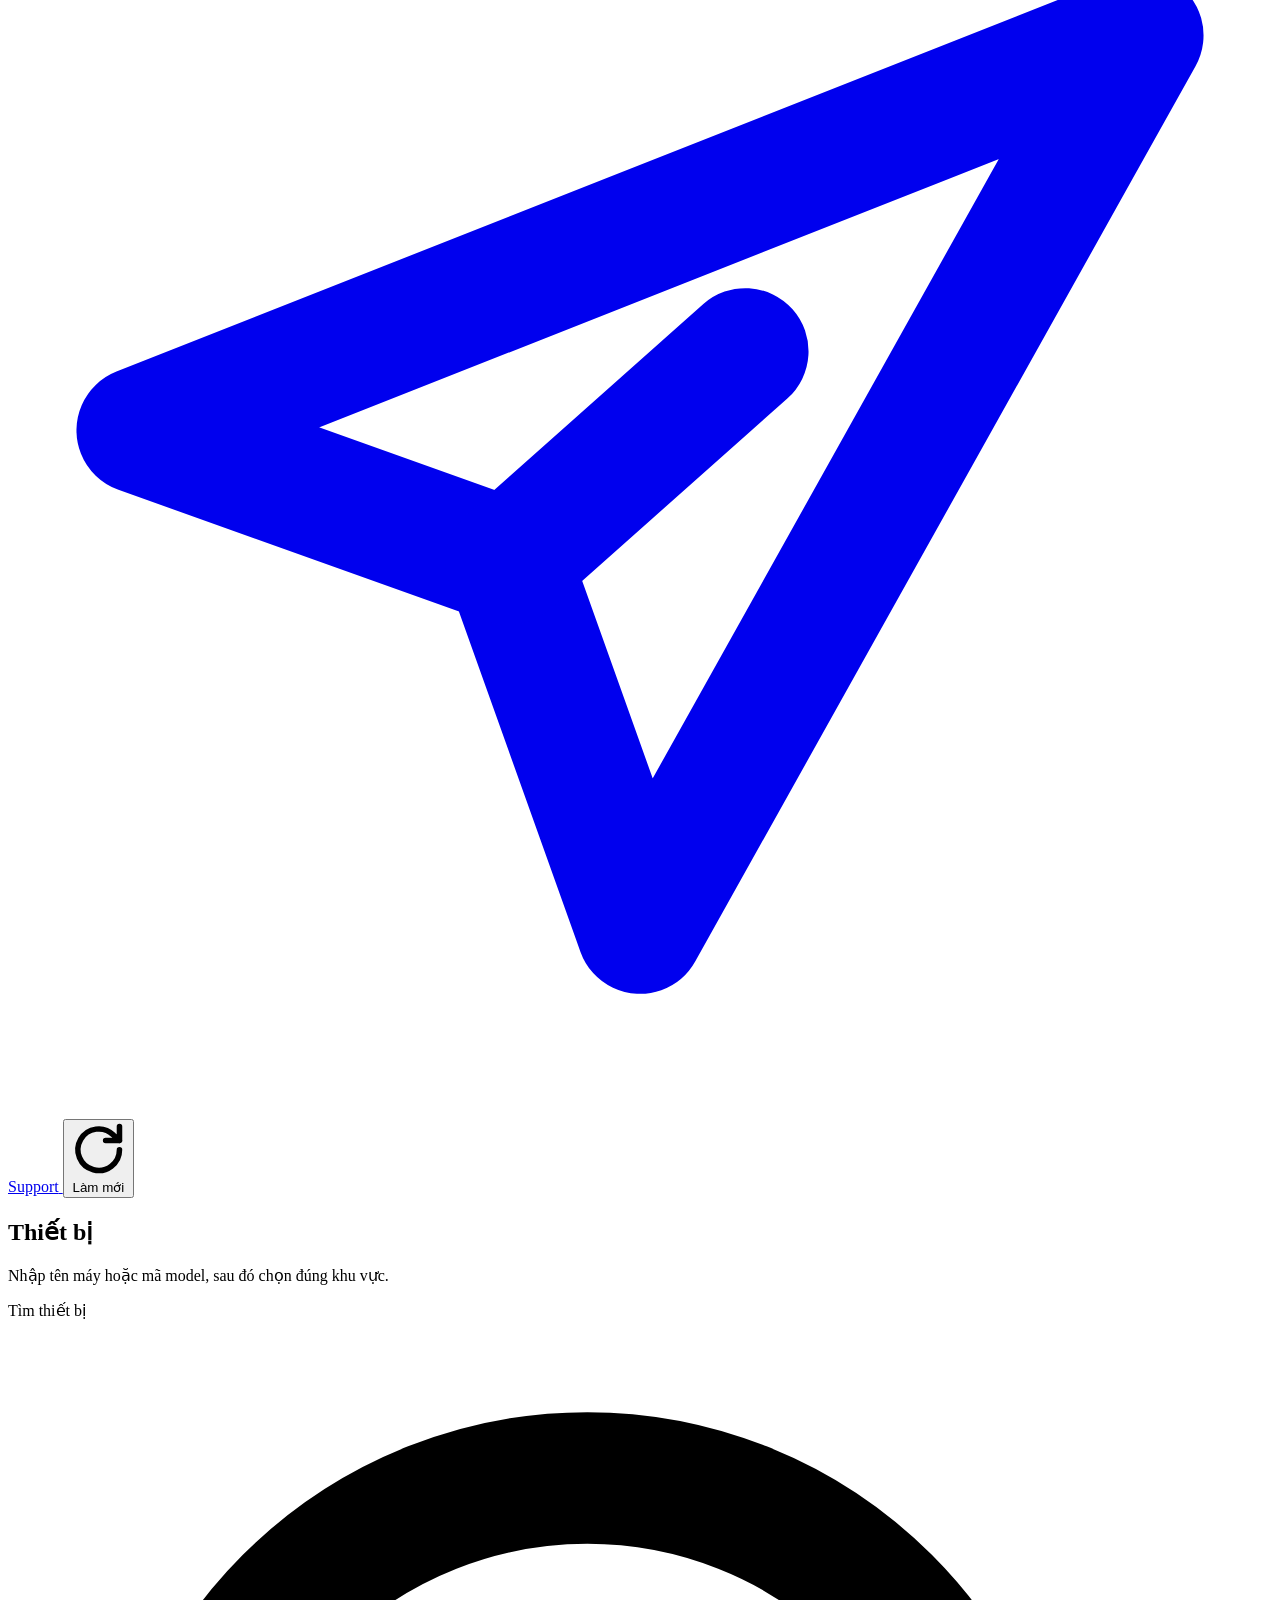
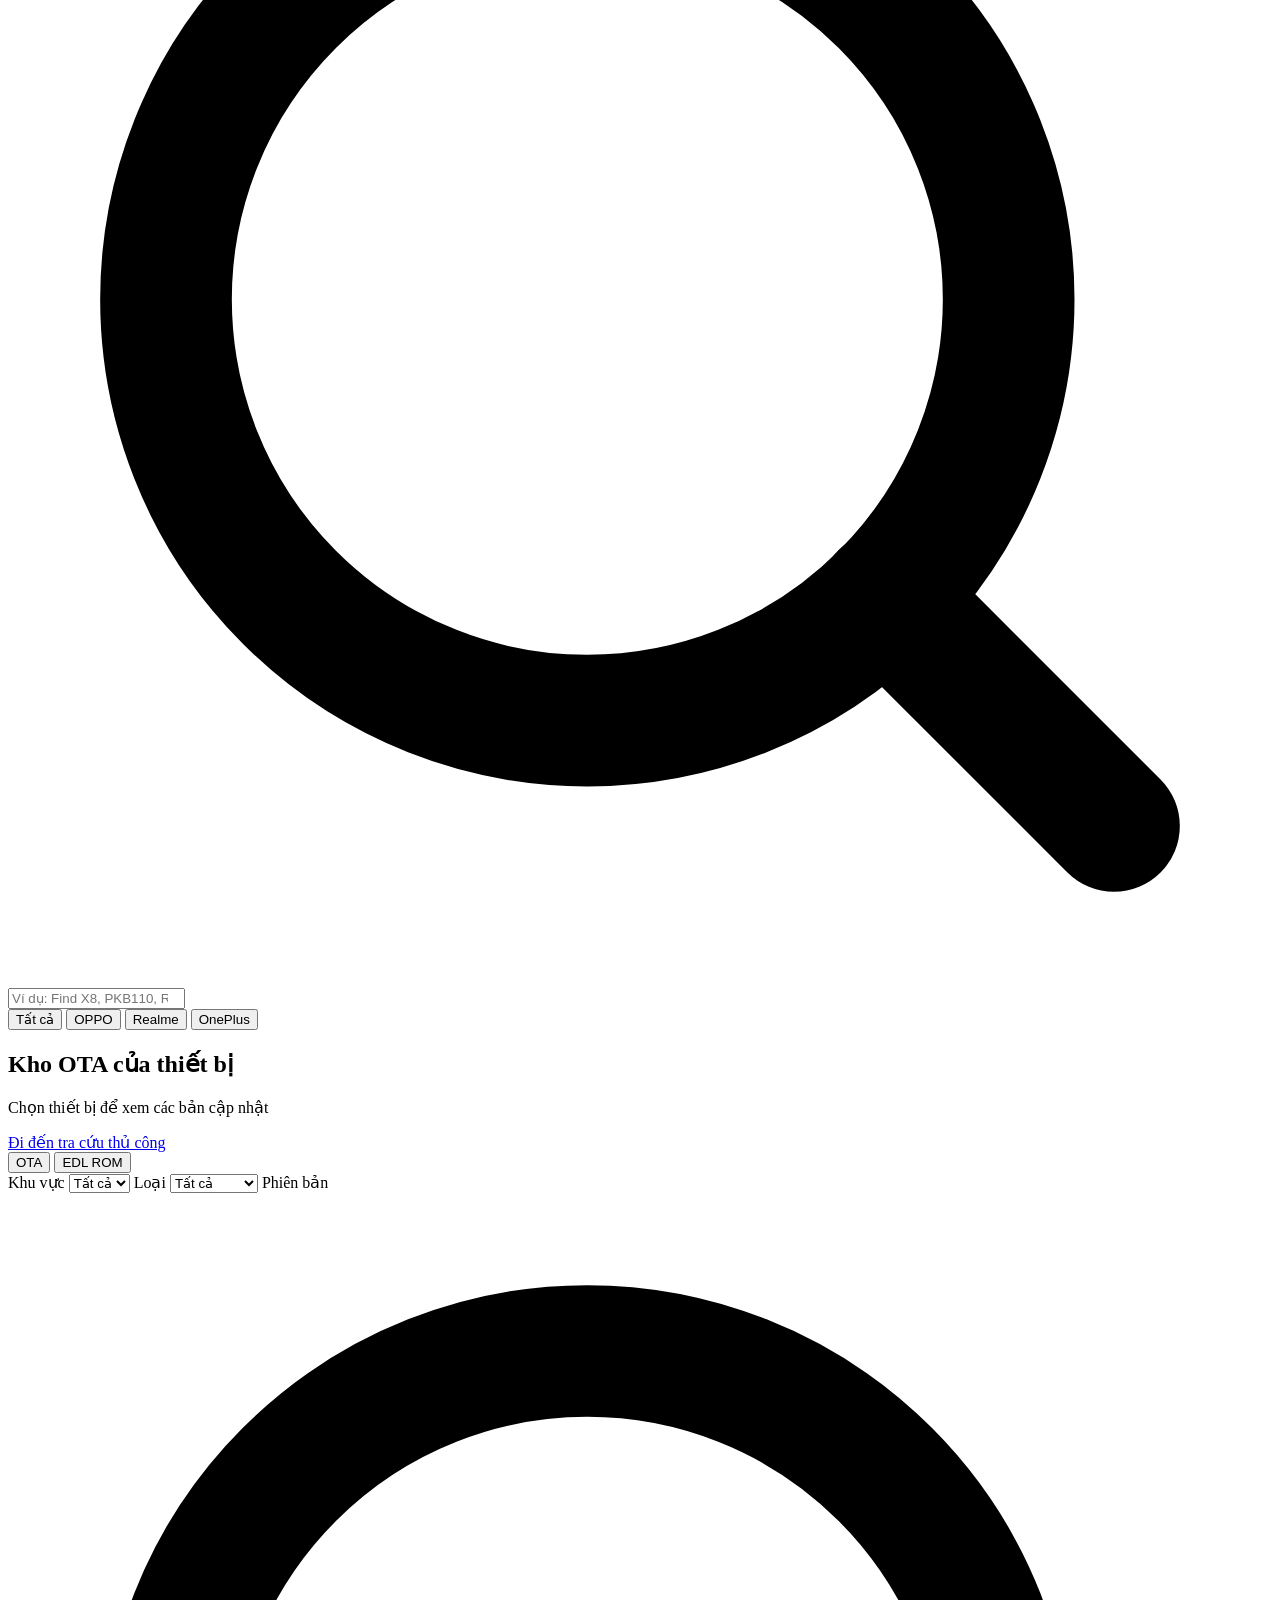
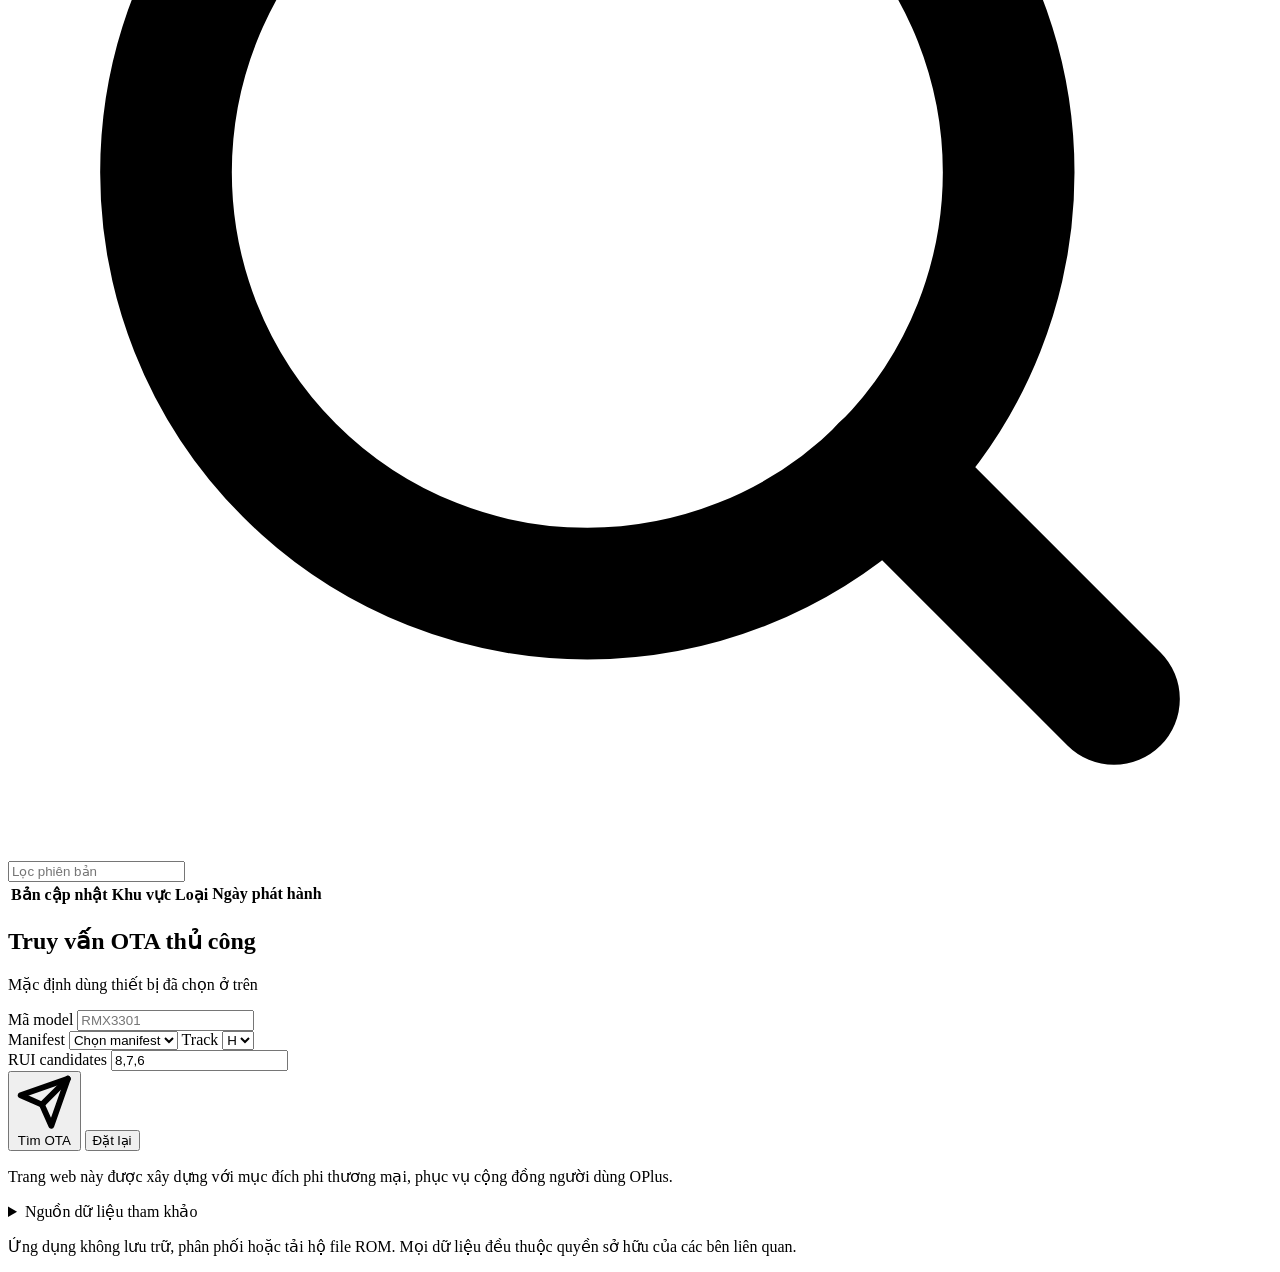
==== commit f8290aab: "feat: add non-commercial disclaimer and data sources footer" ====
--- a/src/ota_backend/static/index.html
+++ b/src/ota_backend/static/index.html
@@ -43,6 +43,7 @@
             </div>
           </div>
         </a>
+        <nav class="tab-bar" id="tabBar" role="tablist" aria-label="Sections" data-i18n-aria-label="tab.ariaLabel"></nav>
         <div class="top-actions">
           <div class="language-switch" role="group" aria-label="Ngôn ngữ" data-i18n-aria-label="language.ariaLabel">
             <button class="language-button active" type="button" data-language="vi" aria-pressed="true">VI</button>
@@ -72,39 +73,104 @@
         </div>
       </header>
 
-      <main class="search-first-layout">
-        <section class="finder-panel" aria-labelledby="finderTitle">
-          <div class="panel-heading">
-            <div>
-              <h2 id="finderTitle" data-i18n="finder.title">Thiết bị</h2>
-              <p data-i18n="finder.subtitle">Nhập tên máy hoặc mã model, sau đó chọn đúng khu vực.</p>
-            </div>
-          </div>
-
-          <label class="field search-field">
-            <span class="sr-only" data-i18n="field.searchDevices">Tìm thiết bị</span>
-            <div class="search-input-wrapper">
-              <svg viewBox="0 0 24 24" fill="none" stroke="currentColor" stroke-width="2.5" stroke-linecap="round" stroke-linejoin="round" class="input-icon">
-                <circle cx="11" cy="11" r="8"/><line x1="21" y1="21" x2="16.65" y2="16.65"/>
-              </svg>
-              <input id="deviceSearch" type="search" autocomplete="off" placeholder="Ví dụ: Find X8, PKB110, RMX3800" data-i18n-placeholder="placeholder.deviceSearch" />
-            </div>
-          </label>
-
-          <div class="segmented" role="group" aria-label="Lọc thương hiệu" data-i18n-aria-label="brand.ariaLabel">
-            <button class="segment active" type="button" data-brand="" data-i18n="brand.all">Tất cả</button>
-            <button class="segment" type="button" data-brand="oppo">OPPO</button>
-            <button class="segment" type="button" data-brand="realme">Realme</button>
-            <button class="segment" type="button" data-brand="oneplus">OnePlus</button>
-          </div>
-
-          <div class="device-list" id="deviceList" aria-live="polite"></div>
-
-          <details class="advanced-panel" id="advancedOtaPanel">
-            <summary>
-              <span data-i18n="advanced.title">Tra cứu OTA nâng cao</span>
-              <small data-i18n="advanced.subtitle">Dùng khi archive chưa có bản bạn cần</small>
-            </summary>
+      <main class="tab-host">
+        <!-- Tab 1: Lookup ------------------------------------------------- -->
+        <section class="tab-panel lookup-stack" data-tab="lookup" role="tabpanel" aria-labelledby="tab-lookup">
+          <section class="finder-panel" aria-labelledby="finderTitle">
+            <div class="panel-heading">
+              <div>
+                <h2 id="finderTitle" data-i18n="finder.title">Thiết bị</h2>
+                <p data-i18n="finder.subtitle">Nhập tên máy hoặc mã model, sau đó chọn đúng khu vực.</p>
+              </div>
+            </div>
+
+            <label class="field search-field">
+              <span class="sr-only" data-i18n="field.searchDevices">Tìm thiết bị</span>
+              <div class="search-input-wrapper">
+                <svg viewBox="0 0 24 24" fill="none" stroke="currentColor" stroke-width="2.5" stroke-linecap="round" stroke-linejoin="round" class="input-icon">
+                  <circle cx="11" cy="11" r="8"/><line x1="21" y1="21" x2="16.65" y2="16.65"/>
+                </svg>
+                <input id="deviceSearch" type="search" autocomplete="off" placeholder="Ví dụ: Find X8, PKB110, RMX3800" data-i18n-placeholder="placeholder.deviceSearch" />
+              </div>
+            </label>
+
+            <div class="segmented" role="group" aria-label="Lọc thương hiệu" data-i18n-aria-label="brand.ariaLabel">
+              <button class="segment active" type="button" data-brand="" data-i18n="brand.all">Tất cả</button>
+              <button class="segment" type="button" data-brand="oppo">OPPO</button>
+              <button class="segment" type="button" data-brand="realme">Realme</button>
+              <button class="segment" type="button" data-brand="oneplus">OnePlus</button>
+            </div>
+
+            <div class="device-grid" id="deviceList" aria-live="polite"></div>
+          </section>
+
+          <section class="archive-panel" aria-labelledby="releaseTitle">
+            <div class="panel-heading archive-heading">
+              <div>
+                <h2 id="releaseTitle" data-i18n="archive.title">Kho OTA của thiết bị</h2>
+                <p class="subtitle" id="releaseSummary" data-i18n="archive.selectDevice">Chọn thiết bị để xem các bản cập nhật</p>
+              </div>
+              <div class="archive-header-actions">
+                <a class="text-link" href="#manualLookup" data-i18n="archive.gotoManual">Đi đến tra cứu thủ công</a>
+                <div class="package-switch" role="group" aria-label="Package type">
+                  <button class="package-tab active" type="button" data-package="ota" data-i18n="package.ota">OTA</button>
+                  <button class="package-tab" type="button" data-package="edl" data-i18n="package.edl">EDL ROM</button>
+                </div>
+              </div>
+            </div>
+
+            <div class="notice" id="edlWarning" hidden data-i18n="edl.warning">EDL ROM có thể xoá dữ liệu hoặc làm brick thiết bị nếu dùng sai model/khu vực. Hãy kiểm tra kỹ trước khi tải và flash.</div>
+
+            <div class="release-filters" aria-label="Bộ lọc bản cập nhật" data-i18n-aria-label="archive.filtersAria">
+              <label class="field compact">
+                <span data-i18n="archive.region">Khu vực</span>
+                <select id="releaseRegion">
+                  <option value="" data-i18n="archive.all">Tất cả</option>
+                </select>
+              </label>
+              <label class="field compact" id="releaseTypeFilter">
+                <span data-i18n="archive.type">Loại</span>
+                <select id="releaseType">
+                  <option value="" data-i18n="archive.all">Tất cả</option>
+                  <option value="official" data-i18n="archive.official">Chính thức</option>
+                  <option value="beta" data-i18n="archive.beta">Beta</option>
+                </select>
+              </label>
+              <label class="field compact wide">
+                <span data-i18n="archive.version">Phiên bản</span>
+                <div class="search-input-wrapper">
+                  <svg viewBox="0 0 24 24" fill="none" stroke="currentColor" stroke-width="2.5" stroke-linecap="round" stroke-linejoin="round" class="input-icon">
+                    <circle cx="11" cy="11" r="8"/><line x1="21" y1="21" x2="16.65" y2="16.65"/>
+                  </svg>
+                  <input id="releaseSearch" type="search" autocomplete="off" placeholder="Lọc phiên bản" data-i18n-placeholder="placeholder.releaseSearch" />
+                </div>
+              </label>
+            </div>
+
+            <div class="alert" id="releaseError" hidden></div>
+            <div class="release-table-wrap">
+              <table class="release-table">
+                <thead>
+                  <tr>
+                    <th data-i18n="archive.release">Bản cập nhật</th>
+                    <th data-i18n="archive.region">Khu vực</th>
+                    <th id="releaseMetaHeader" data-i18n="archive.type">Loại</th>
+                    <th data-i18n="archive.published">Ngày phát hành</th>
+                    <th></th>
+                  </tr>
+                </thead>
+                <tbody id="releaseRows"></tbody>
+              </table>
+            </div>
+          </section>
+
+          <section class="manual-panel" id="manualLookup" aria-labelledby="manualLookupTitle">
+            <div class="panel-heading">
+              <div>
+                <h2 id="manualLookupTitle" data-i18n="archive.manualTitle">Truy vấn OTA thủ công</h2>
+                <p class="subtitle" data-i18n="archive.manualSubtitle">Mặc định dùng thiết bị đã chọn ở trên</p>
+              </div>
+            </div>
             <form id="otaForm" novalidate>
               <label class="field">
                 <span data-i18n="field.productModel">Mã model</span>
@@ -161,114 +227,41 @@
                 <input id="ruiCandidates" name="rui_candidates" type="text" value="8,7,6" inputmode="numeric" />
               </label>
 
-              <button class="primary-button" type="submit" id="findButton">
-                <svg viewBox="0 0 24 24" fill="none" stroke="currentColor" stroke-width="2.5" stroke-linecap="round" stroke-linejoin="round" class="btn-icon">
-                  <line x1="22" y1="2" x2="11" y2="13"/><polygon points="22 2 15 22 11 13 2 9 22 2"/>
-                </svg>
-                <span data-i18n="actions.findOta">Tìm OTA</span>
-              </button>
+              <div class="alert" id="otaError" hidden></div>
+
+              <div class="manual-actions">
+                <button class="primary-button" type="submit" id="findButton">
+                  <svg viewBox="0 0 24 24" fill="none" stroke="currentColor" stroke-width="2.5" stroke-linecap="round" stroke-linejoin="round" class="btn-icon">
+                    <line x1="22" y1="2" x2="11" y2="13"/><polygon points="22 2 15 22 11 13 2 9 22 2"/>
+                  </svg>
+                  <span data-i18n="actions.findOta">Tìm OTA</span>
+                </button>
+                <button class="secondary-button" type="reset" id="resetManualButton">
+                  <span data-i18n="actions.reset">Đặt lại</span>
+                </button>
+              </div>
               <div class="challenge-panel" id="otaChallengePanel" hidden>
                 <div id="otaChallenge"></div>
               </div>
             </form>
-          </details>
+          </section>
         </section>
 
-        <section class="archive-panel" aria-labelledby="releaseTitle">
-          <div class="panel-heading archive-heading">
-            <div>
-              <h2 id="releaseTitle" data-i18n="archive.title">Kho OTA của thiết bị</h2>
-              <p class="subtitle" id="releaseSummary" data-i18n="archive.selectDevice">Chọn thiết bị để xem các bản cập nhật</p>
-            </div>
-            <div class="package-switch" role="group" aria-label="Package type">
-              <button class="package-tab active" type="button" data-package="ota" data-i18n="package.ota">OTA</button>
-              <button class="package-tab" type="button" data-package="edl" data-i18n="package.edl">EDL ROM</button>
-            </div>
-          </div>
-
-          <div class="notice" id="edlWarning" hidden data-i18n="edl.warning">EDL ROM có thể xoá dữ liệu hoặc làm brick thiết bị nếu dùng sai model/khu vực. Hãy kiểm tra kỹ trước khi tải và flash.</div>
-
-          <div class="release-filters" aria-label="Bộ lọc bản cập nhật" data-i18n-aria-label="archive.filtersAria">
-            <label class="field compact">
-              <span data-i18n="archive.region">Khu vực</span>
-              <select id="releaseRegion">
-                <option value="" data-i18n="archive.all">Tất cả</option>
-              </select>
-            </label>
-            <label class="field compact" id="releaseTypeFilter">
-              <span data-i18n="archive.type">Loại</span>
-              <select id="releaseType">
-                <option value="" data-i18n="archive.all">Tất cả</option>
-                <option value="official" data-i18n="archive.official">Chính thức</option>
-                <option value="beta" data-i18n="archive.beta">Beta</option>
-              </select>
-            </label>
-            <label class="field compact wide">
-              <span data-i18n="archive.version">Phiên bản</span>
-              <div class="search-input-wrapper">
-                <svg viewBox="0 0 24 24" fill="none" stroke="currentColor" stroke-width="2.5" stroke-linecap="round" stroke-linejoin="round" class="input-icon">
-                  <circle cx="11" cy="11" r="8"/><line x1="21" y1="21" x2="16.65" y2="16.65"/>
-                </svg>
-                <input id="releaseSearch" type="search" autocomplete="off" placeholder="Lọc phiên bản" data-i18n-placeholder="placeholder.releaseSearch" />
-              </div>
-            </label>
-          </div>
-
-          <div class="alert" id="releaseError" hidden></div>
-          <div class="release-table-wrap">
-            <table class="release-table">
-              <thead>
-                <tr>
-                  <th data-i18n="archive.release">Bản cập nhật</th>
-                  <th data-i18n="archive.region">Khu vực</th>
-                  <th id="releaseMetaHeader" data-i18n="archive.type">Loại</th>
-                  <th data-i18n="archive.published">Ngày phát hành</th>
-                  <th></th>
-                </tr>
-              </thead>
-              <tbody id="releaseRows"></tbody>
-            </table>
-          </div>
-        </section>
-
-        <section class="secondary-grid" aria-label="Công cụ nâng cao">
-          <details class="result-panel" id="otaResultPanel">
-            <summary>
-              <span data-i18n="result.title">Kết quả OTA live</span>
-              <span class="micro-chip" id="resultState">chờ</span>
-            </summary>
-            <div class="alert" id="otaError" hidden></div>
-            <dl class="details-list" id="resultDetails">
-              <dt data-i18n="result.status">Trạng thái</dt>
-              <dd data-i18n="result.defaultStatus">Chọn thiết bị rồi mở tra cứu nâng cao nếu cần gọi OTA live.</dd>
-            </dl>
-            <div class="button-row">
-              <button class="primary-button small" type="button" id="copyResultButton" disabled>
-                <svg viewBox="0 0 24 24" fill="none" stroke="currentColor" stroke-width="2.5" stroke-linecap="round" stroke-linejoin="round" class="btn-icon">
-                  <rect x="9" y="9" width="13" height="13" rx="2" ry="2"/><path d="M5 15H4a2 2 0 0 1-2-2V4a2 2 0 0 1 2-2h9a2 2 0 0 1 2 2v1"/>
-                </svg>
-                <span data-i18n="actions.copyUrl">Sao chép URL</span>
-              </button>
-              <button class="secondary-button small" type="button" id="openResultButton" disabled>
-                <svg viewBox="0 0 24 24" fill="none" stroke="currentColor" stroke-width="2.5" stroke-linecap="round" stroke-linejoin="round" class="btn-icon">
-                  <path d="M18 13v6a2 2 0 0 1-2 2H5a2 2 0 0 1-2-2V8a2 2 0 0 1 2-2h6M15 3h6v6M10 14L21 3"/>
-                </svg>
-                <span data-i18n="actions.open">Mở</span>
-              </button>
-            </div>
-          </details>
-
-          <details class="result-panel resolver-card" id="resolverPanel" hidden>
-            <summary>
-              <span class="heading-with-info">
-                <span data-i18n="resolver.title">Resolve link bảo vệ</span>
-                <span class="info-popover">
-                  <span class="info-trigger" role="img" aria-label="Resolve link info" data-i18n-aria-label="resolver.infoLabel">i</span>
-                  <span class="info-content" data-i18n="resolver.infoText">Resolver kiểm tra link OTA dạng downloadCheck/component protected và trả final URL tải trực tiếp khi OPlus cho phép. Ứng dụng không proxy hoặc tải hộ file ROM.</span>
-                </span>
-              </span>
-              <span class="micro-chip">Web</span>
-            </summary>
+        <!-- Tab 2: Resolve ------------------------------------------------- -->
+        <section class="tab-panel resolve-stack" data-tab="resolve" role="tabpanel" aria-labelledby="tab-resolve" hidden>
+          <section class="resolver-panel" id="resolverPanel" aria-labelledby="resolverTitle">
+            <div class="panel-heading">
+              <div>
+                <h2 id="resolverTitle" class="heading-with-info">
+                  <span data-i18n="resolver.title">Resolve link bảo vệ</span>
+                  <span class="info-popover">
+                    <span class="info-trigger" role="img" aria-label="Resolve link info" data-i18n-aria-label="resolver.infoLabel">i</span>
+                    <span class="info-content" data-i18n="resolver.infoText">Resolver kiểm tra link OTA dạng downloadCheck/component protected và trả final URL tải trực tiếp khi OPlus cho phép. Ứng dụng không proxy hoặc tải hộ file ROM.</span>
+                  </span>
+                </h2>
+                <p class="subtitle" data-i18n="resolver.subtitle">Dán URL OTA để lấy URL tải cuối cùng.</p>
+              </div>
+            </div>
             <form id="resolverForm">
               <label class="field">
                 <span data-i18n="resolver.otaUrl">OTA URL</span>
@@ -286,10 +279,59 @@
             </form>
             <div class="alert" id="resolverError" hidden></div>
             <dl class="details-list" id="resolverDetails"></dl>
-          </details>
-
+          </section>
+
+          <section class="resolve-from-device" aria-labelledby="resolveFromDeviceTitle">
+            <div class="panel-heading">
+              <div>
+                <h2 id="resolveFromDeviceTitle" data-i18n="resolve.fromDevice.title">Lấy URL từ thiết bị đã quét</h2>
+                <p class="subtitle" data-i18n="resolve.fromDevice.subtitle">Chọn thiết bị để xem các URL có sẵn rồi nhấn Resolve.</p>
+              </div>
+            </div>
+            <label class="field search-field">
+              <span class="sr-only" data-i18n="field.searchDevices">Tìm thiết bị</span>
+              <div class="search-input-wrapper">
+                <svg viewBox="0 0 24 24" fill="none" stroke="currentColor" stroke-width="2.5" stroke-linecap="round" stroke-linejoin="round" class="input-icon">
+                  <circle cx="11" cy="11" r="8"/><line x1="21" y1="21" x2="16.65" y2="16.65"/>
+                </svg>
+                <input id="resolveDeviceSearch" type="search" autocomplete="off" placeholder="Tìm thiết bị" data-i18n-placeholder="placeholder.deviceSearch" />
+              </div>
+            </label>
+            <div class="device-list" id="resolveDeviceList" aria-live="polite"></div>
+            <div class="release-table-wrap mini">
+              <table class="release-table mini-release-table">
+                <thead>
+                  <tr>
+                    <th data-i18n="archive.release">Bản cập nhật</th>
+                    <th data-i18n="archive.region">Khu vực</th>
+                    <th></th>
+                  </tr>
+                </thead>
+                <tbody id="resolveReleaseRows"></tbody>
+              </table>
+            </div>
+          </section>
+
+          <section class="resolve-history" aria-labelledby="resolveHistoryTitle">
+            <div class="panel-heading">
+              <div>
+                <h2 id="resolveHistoryTitle" data-i18n="resolve.history.title">Phiên đang chạy</h2>
+                <p class="subtitle" data-i18n="resolve.history.subtitle">Lịch sử lưu tạm trong tab, mất khi tải lại trang.</p>
+              </div>
+            </div>
+            <ul class="resolve-history-list" id="resolveHistoryList" aria-live="polite"></ul>
+          </section>
+        </section>
+
+        <!-- Tab 3: Tools --------------------------------------------------- -->
+        <section class="tab-panel tools-stack" data-tab="tools" role="tabpanel" aria-labelledby="tab-tools" hidden>
           <section class="support-tools" aria-labelledby="supportToolsTitle">
-            <h2 id="supportToolsTitle" data-i18n="tools.title">Công cụ hỗ trợ</h2>
+            <div class="panel-heading">
+              <div>
+                <h2 id="supportToolsTitle" data-i18n="tools.title">Công cụ hỗ trợ</h2>
+                <p class="subtitle" data-i18n="tools.subtitle">Tải tool offline, không qua server.</p>
+              </div>
+            </div>
             <div class="tool-list">
               <a class="tool-link" href="https://1drv.ms/u/c/8CF4C16C05F8CFD6/IQAt-3AgpD--TYNB1il6HWQZAUYY9H7bjLh_xCXRXhvmKMg?e=axjnjx" target="_blank" rel="noopener noreferrer">
                 <span data-i18n="tools.fastboot">Fastboot Firmware Flasher</span>
@@ -320,6 +362,25 @@
         </section>
       </main>
 
+
+      <footer class="site-footer" aria-label="Nguồn tham khảo" data-i18n-aria-label="footer.sourcesTitle">
+        <div class="footer-disclaimer">
+          <p data-i18n="footer.nonCommercial">Trang web này được xây dựng với mục đích phi thương mại, phục vụ cộng đồng người dùng OPlus.</p>
+        </div>
+        <details class="footer-sources">
+          <summary data-i18n="footer.sourcesTitle">Nguồn dữ liệu tham khảo</summary>
+          <ul class="source-list">
+            <li><a href="https://oxygenupdater.com" target="_blank" rel="noopener noreferrer" data-i18n="footer.oxygenUpdater">Oxygen Updater — Danh mục thiết bị</a></li>
+            <li><a href="https://github.com/R0rt1z2/realme-ota" target="_blank" rel="noopener noreferrer" data-i18n="footer.realmeOta">realme-ota (R0rt1z2, GPLv3) — OTA request engine</a></li>
+            <li><a href="https://ota.lsctool.online" target="_blank" rel="noopener noreferrer" data-i18n="footer.lsctoolOta">LSCTool (VSTeam) — OTA archive bên thứ 3</a></li>
+            <li><a href="https://ota.lsctool.online" target="_blank" rel="noopener noreferrer" data-i18n="footer.lsctoolEdl">LSCTool (VSTeam) — EDL ROM archive bên thứ 3</a></li>
+            <li><span data-i18n="footer.oplusEndpoints">OPlus OTA Endpoints — Server OTA chính thức</span></li>
+            <li><span data-i18n="footer.oppoCnSpecs">OPPO China / ColorOS — Catalog thiết bị nội địa</span></li>
+          </ul>
+        </details>
+        <p class="footer-legal" data-i18n="footer.disclaimer">Ứng dụng không lưu trữ, phân phối hoặc tải hộ file ROM. Mọi dữ liệu đều thuộc quyền sở hữu của các bên liên quan.</p>
+      </footer>
+
       <div class="toast" id="toast" role="status" aria-live="polite"></div>
     </div>
 
